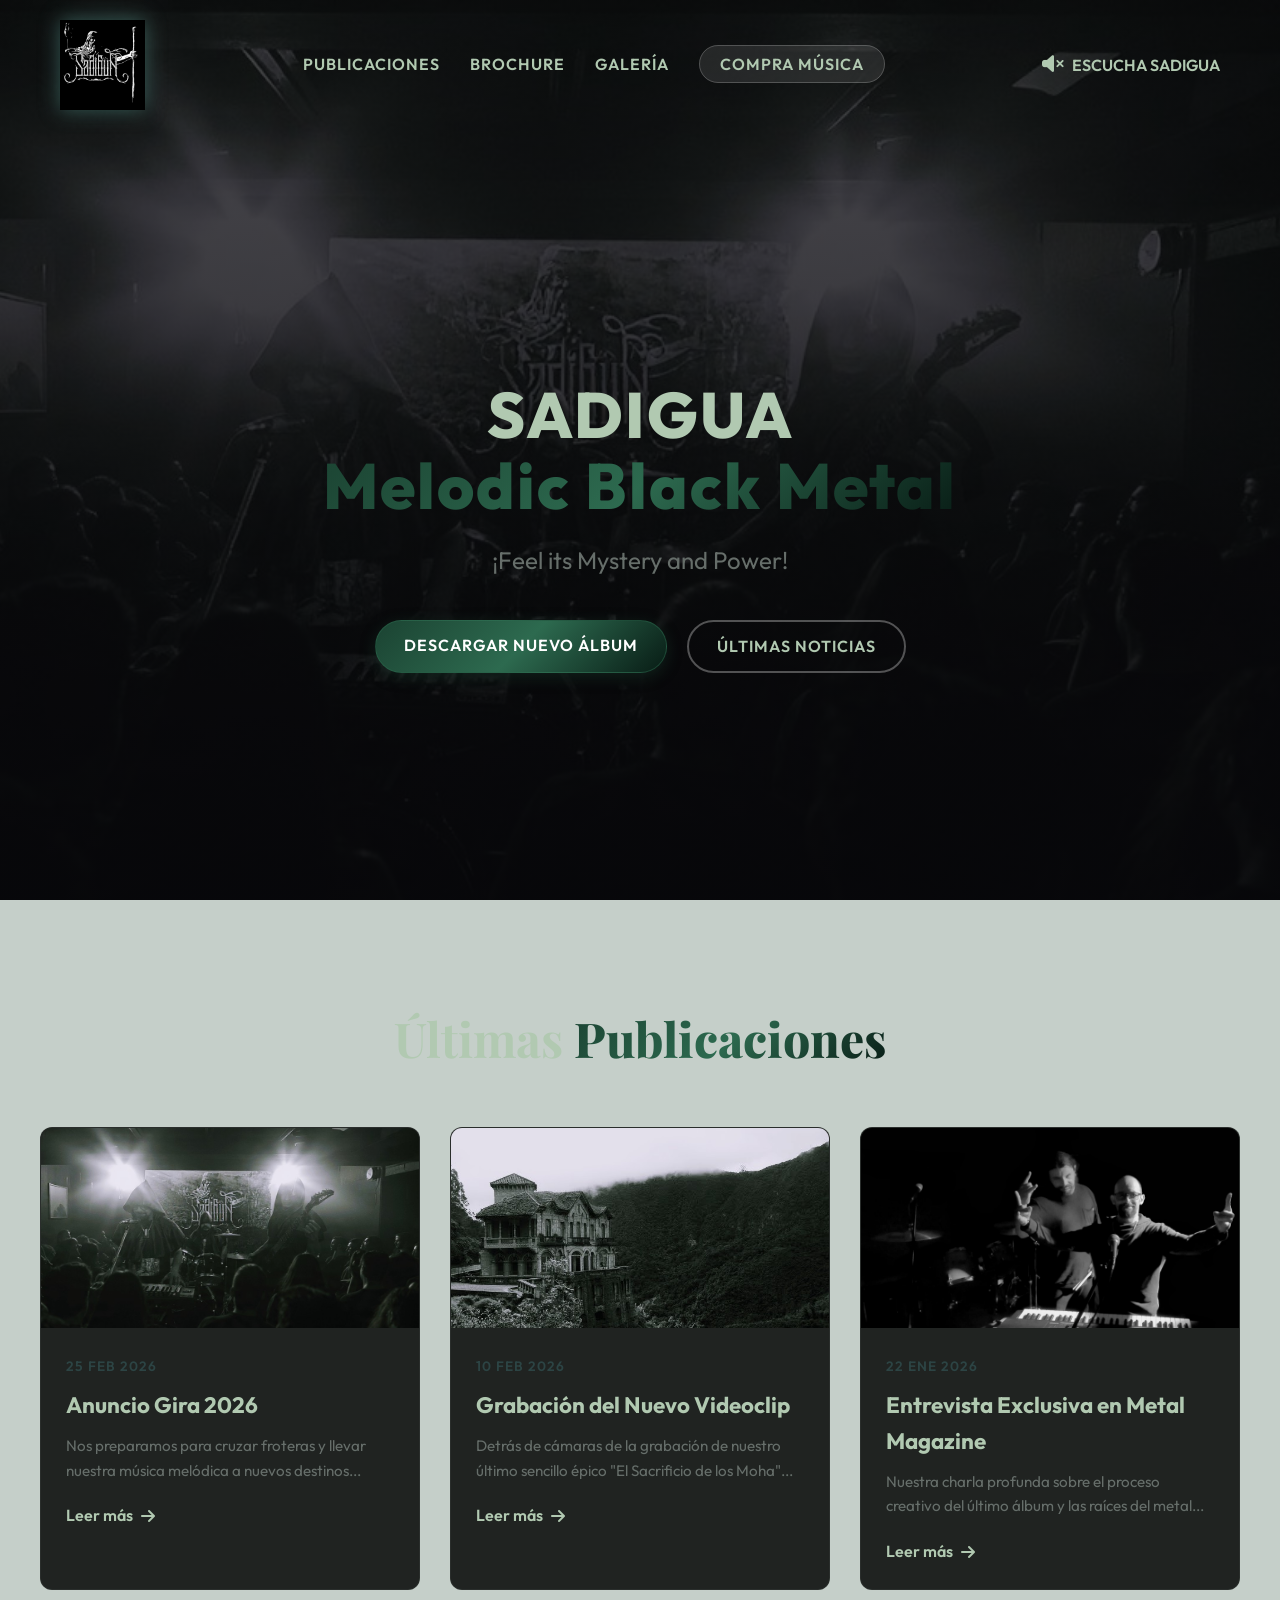
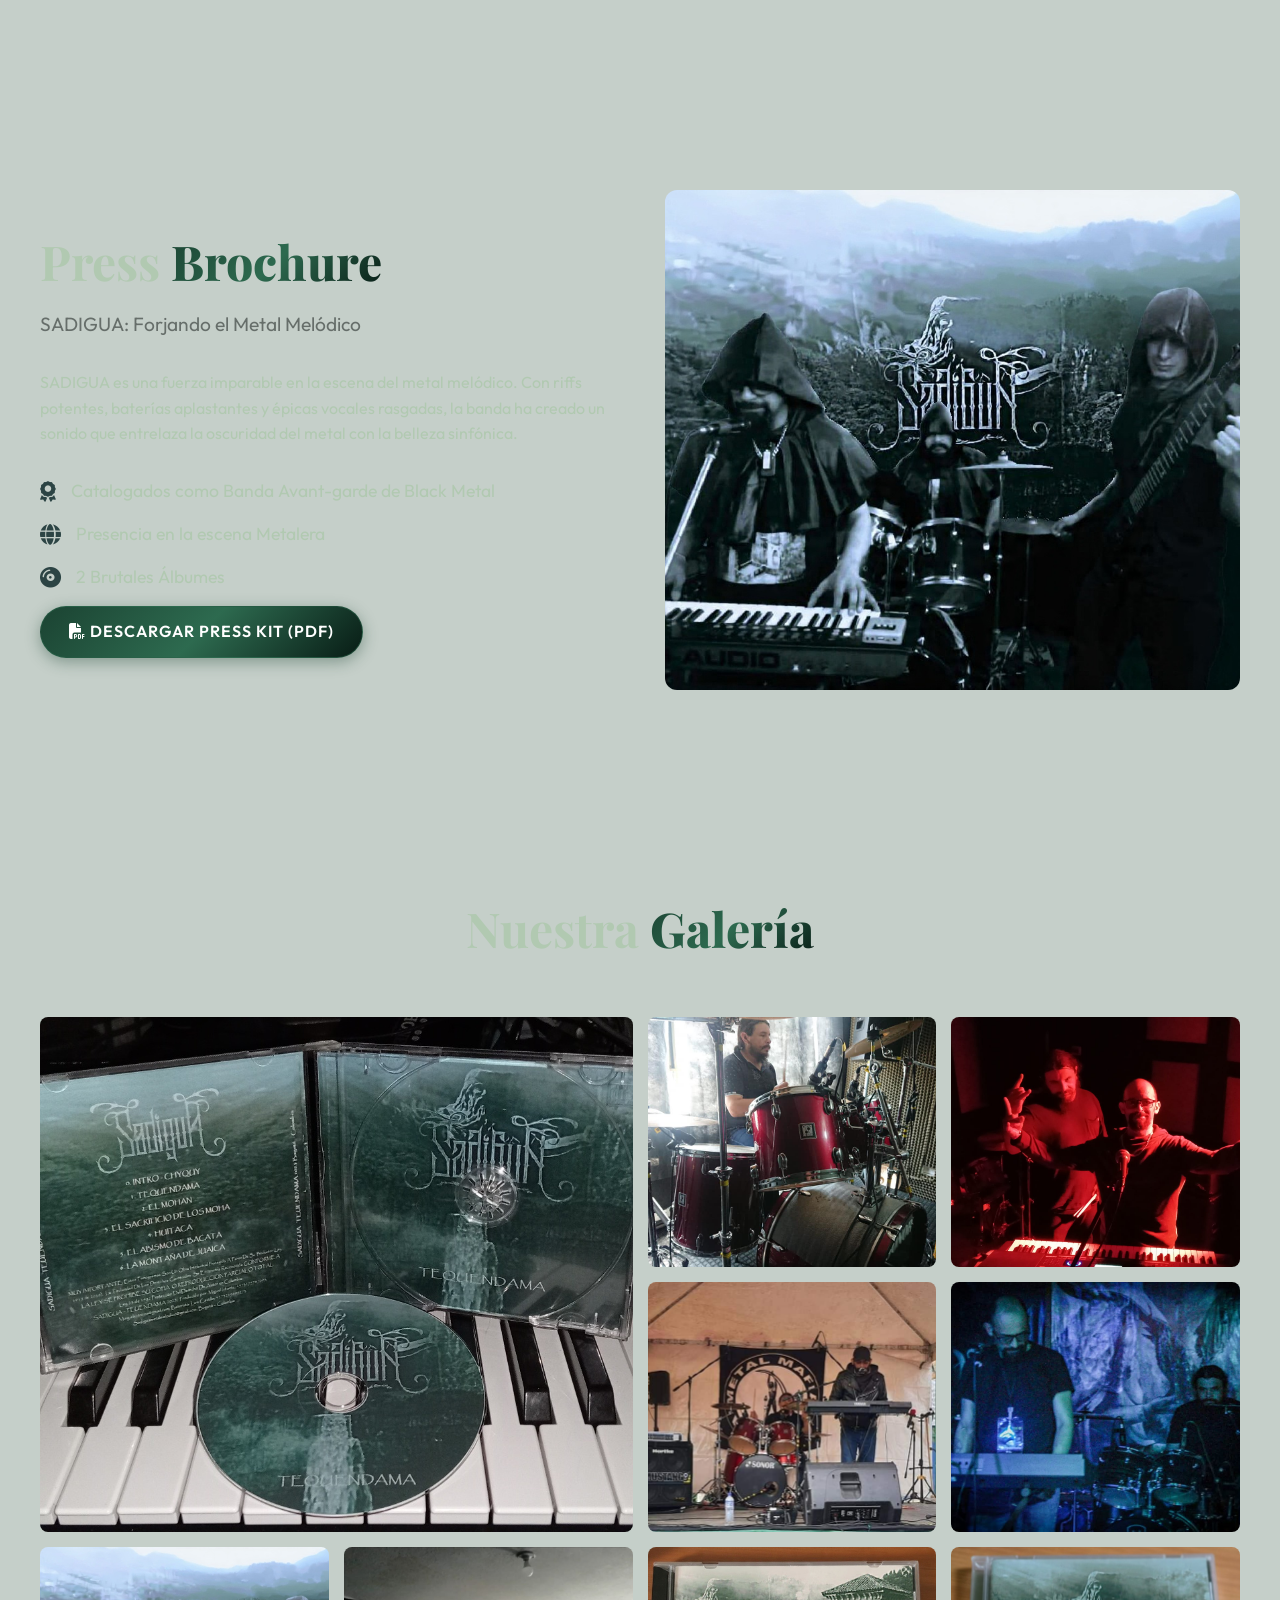
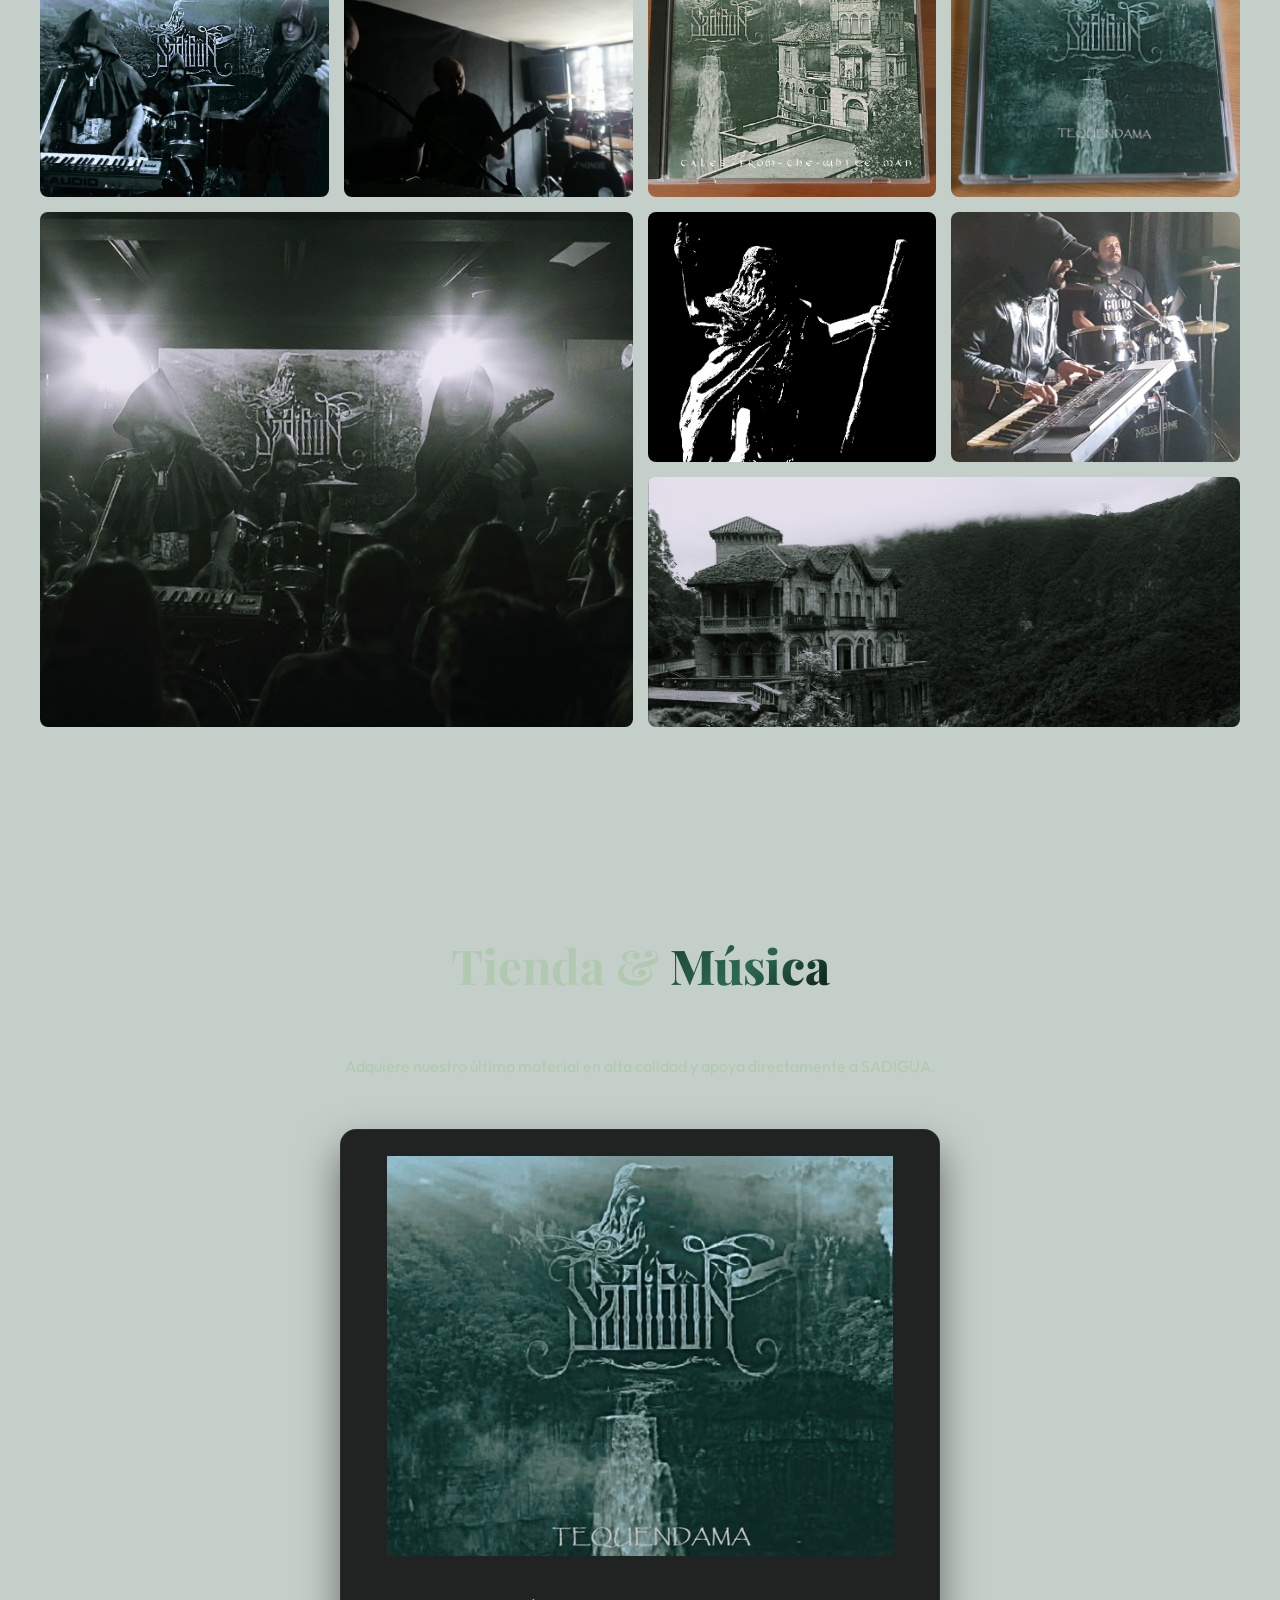
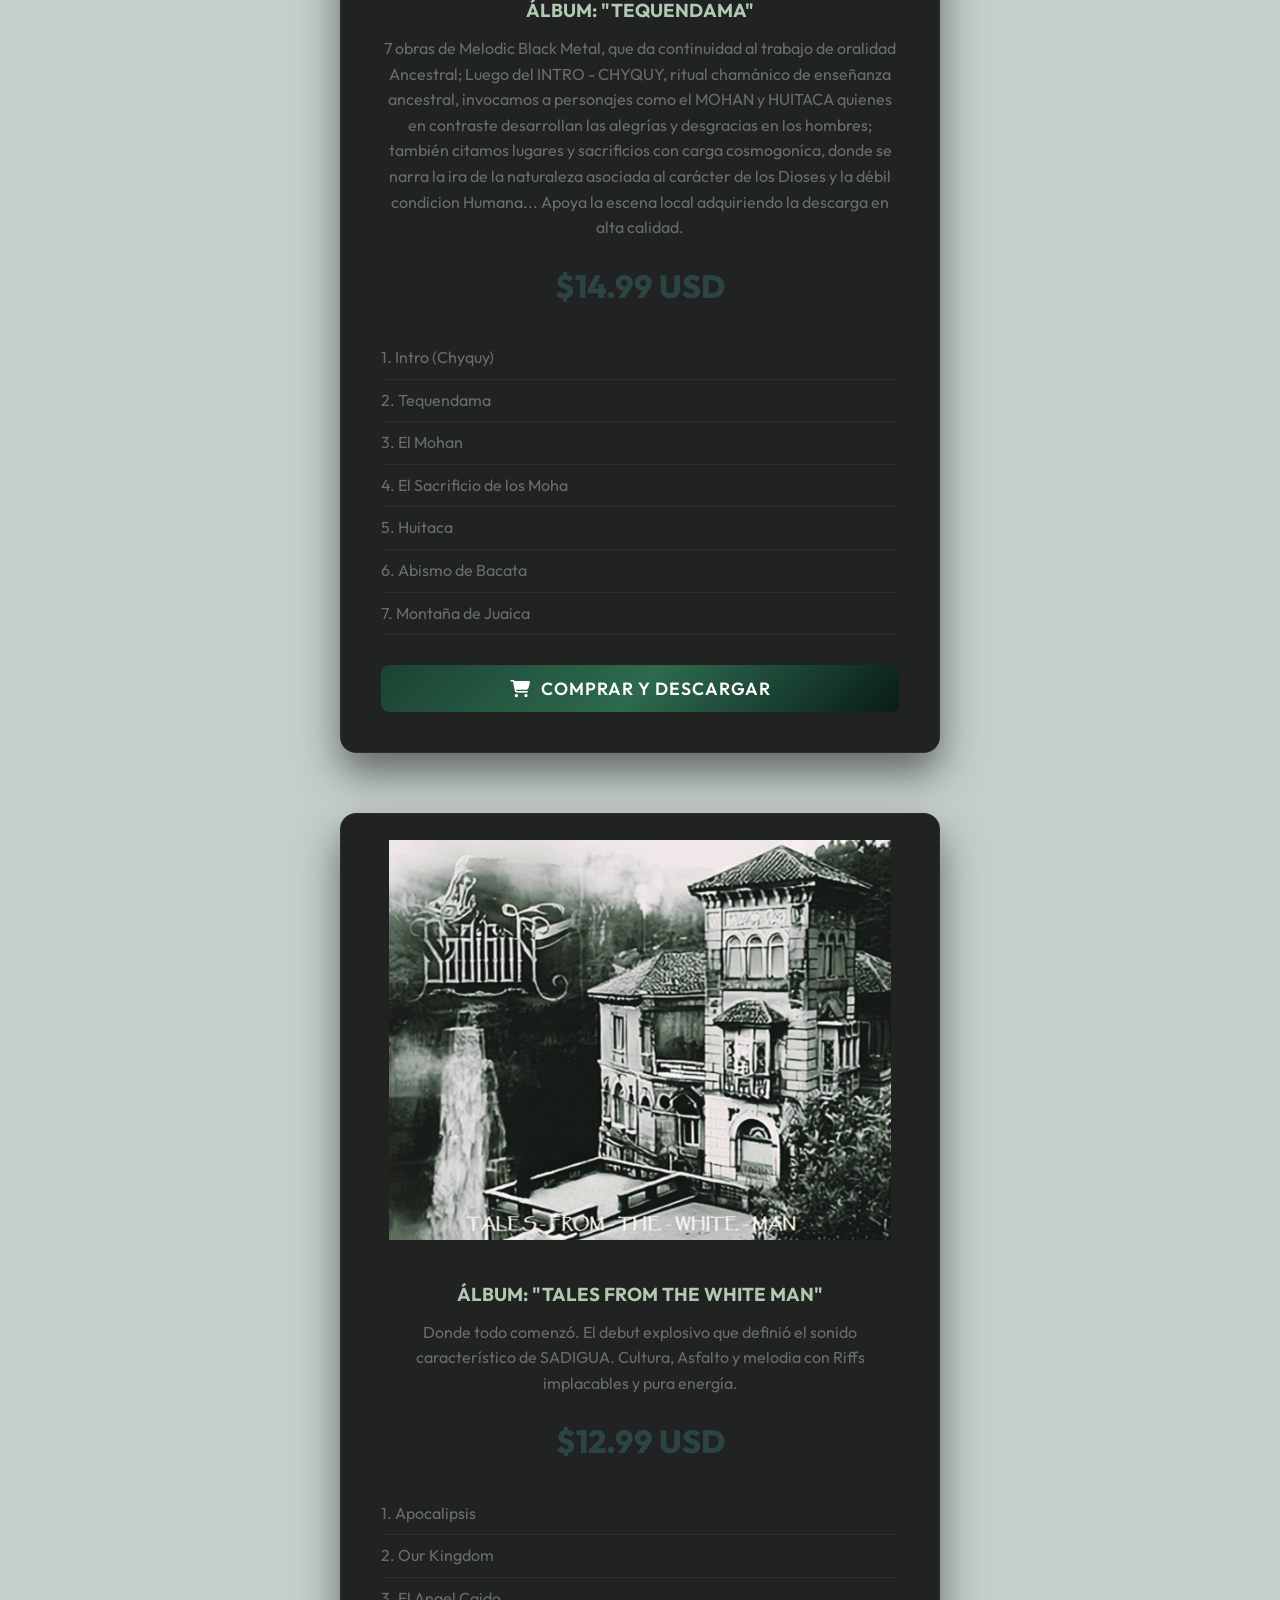
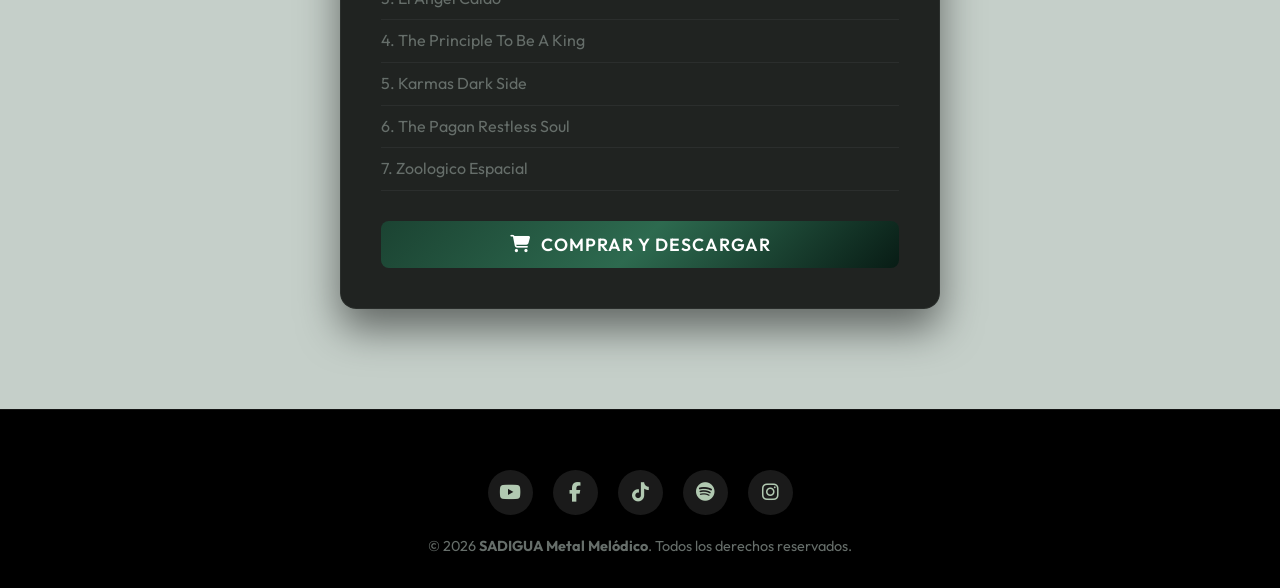
==== index.html @ 28166a8d "Add files via upload" ====
<!DOCTYPE html>
<html lang="es">

<head>
    <meta charset="UTF-8">
    <meta name="viewport" content="width=device-width, initial-scale=1.0">
    <title>SADIGUA Metal Melodico - Official Band Website</title>
    <!-- Modern Fonts -->
    <link rel="preconnect" href="https://fonts.googleapis.com">
    <link rel="preconnect" href="https://fonts.gstatic.com" crossorigin>
    <link
        href="https://fonts.googleapis.com/css2?family=Outfit:wght@300;400;600;800&family=Playfair+Display:ital,wght@0,700;1,700&display=swap"
        rel="stylesheet">
    <!-- Font Awesome for Icons -->
    <link rel="stylesheet" href="https://cdnjs.cloudflare.com/ajax/libs/font-awesome/6.4.0/css/all.min.css">
    <!-- Styles -->
    <link rel="stylesheet" href="styles.css">
</head>

<body>
    <!-- Full Page Background Container -->
    <div class="site-background"></div>

    <!-- Ambient Sound Audio Element (Handled by JS playlist) -->
    <audio id="ambient-audio"></audio>

    <!-- Navigation -->
    <nav class="navbar" id="navbar">
        <div class="nav-container">
            <!-- Logo Image -->
            <a href="#hero" class="logo">
                <img src="Logo SADIGUA.jpg" alt="SADIGUA Metal Melodico Logo" class="brand-logo">
            </a>
            <ul class="nav-links">
                <li><a href="#publicaciones" class="nav-link">Publicaciones</a></li>
                <li><a href="#brochure" class="nav-link">Brochure</a></li>
                <li><a href="#galeria" class="nav-link">Galería</a></li>
                <li><a href="#tienda" class="nav-link btn-store">Compra Música</a></li>
            </ul>
            <div class="nav-controls">
                <button id="btn-audio" class="btn-icon" aria-label="Toggle Ambient Sound"
                    title="Activar/Desactivar Sonido" style="display: flex; align-items: center; gap: 8px;">
                    <i class="fa-solid fa-volume-xmark" id="audio-icon"></i>
                    <span
                        style="font-size: 1rem; font-weight: 600; font-family: var(--font-sans); text-transform: uppercase;">Escucha
                        SADIGUA</span>
                </button>
                <button class="menu-toggle" id="mobile-menu" aria-label="Menu">
                    <i class="fa-solid fa-bars"></i>
                </button>
            </div>
        </div>
    </nav>

    <main class="content-wrapper">
        <!-- Hero Section -->
        <section id="hero" class="hero-section">
            <div class="hero-content fade-in">
                <br><br><br><br><br><br>
                <h1 class="hero-title">SADIGUA<br><span class="accent-text">Melodic Black Metal </span></h1>
                <p class="hero-subtitle">¡Feel its Mystery and Power!</p>
                <div class="hero-actions">
                    <a href="#tienda" class="btn-primary">Descargar Nuevo Álbum</a>
                    <a href="#publicaciones" class="btn-secondary">Últimas Noticias</a>
                </div>
            </div>
        </section>

        <!-- Publicaciones Section -->
        <section id="publicaciones" class="section">
            <div class="section-container">
                <h2 class="section-heading">Últimas <span class="accent-text">Publicaciones</span></h2>
                <div class="posts-grid">
                    <article class="post-card" onclick="openDetailsModal('post-1')">
                        <div class="post-image"
                            style="background-image: url('imagenes galeria/Concierto\ SADIGUA.jpeg')">
                        </div>
                        <div class="post-content">
                            <span class="post-date">25 FEB 2026</span>
                            <h3>Anuncio Gira 2026</h3>
                            <p>Nos preparamos para cruzar froteras y llevar nuestra música melódica a nuevos destinos...
                            </p>
                            <span class="read-more">Leer más <i class="fa-solid fa-arrow-right"></i></span>
                        </div>
                    </article>
                    <article class="post-card" onclick="openDetailsModal('post-2')">
                        <div class="post-image" style="background-image: url('imagenes galeria/contraportada.jpg')">
                        </div>
                        <div class="post-content">
                            <span class="post-date">10 FEB 2026</span>
                            <h3>Grabación del Nuevo Videoclip</h3>
                            <p>Detrás de cámaras de la grabación de nuestro último sencillo épico "El Sacrificio de los
                                Moha"...
                            </p>
                            <span class="read-more">Leer más <i class="fa-solid fa-arrow-right"></i></span>
                        </div>
                    </article>
                    <article class="post-card" onclick="openDetailsModal('post-3')">
                        <div class="post-image" style="background-image: url('imagenes galeria/CANCIONERO\ 2.jpg')">
                        </div>
                        <div class="post-content">
                            <span class="post-date">22 ENE 2026</span>
                            <h3>Entrevista Exclusiva en Metal Magazine</h3>
                            <p>Nuestra charla profunda sobre el proceso creativo del último álbum y las raíces del
                                metal...</p>
                            <span class="read-more">Leer más <i class="fa-solid fa-arrow-right"></i></span>
                        </div>
                    </article>
                </div>
            </div>
        </section>

        <!-- Brochure Section -->
        <section id="brochure" class="section alt-bg">
            <div class="section-container">
                <div class="brochure-content">
                    <div class="brochure-text">
                        <h2 class="section-heading">Press <span class="accent-text">Brochure</span></h2>
                        <h3 class="brochure-subtitle">SADIGUA: Forjando el Metal Melódico</h3>
                        <p>SADIGUA es una fuerza imparable en la escena del metal melódico. Con riffs potentes, baterías
                            aplastantes y épicas vocales rasgadas, la banda ha creado un sonido que entrelaza la
                            oscuridad del metal con la belleza sinfónica.</p>
                        <ul class="brochure-list">
                            <li><i class="fa-solid fa-award"></i> Catalogados como Banda Avant-garde de Black Metal</li>
                            <li><i class="fa-solid fa-globe"></i> Presencia en la escena Metalera</li>
                            <li><i class="fa-solid fa-compact-disc"></i> 2 Brutales Álbumes</li>
                        </ul>
                        <a href="Brochure SADIGUA.pdf" download="Brochure SADIGUA.pdf" class="btn-primary mt-4"
                            style="text-decoration: none;">
                            <i class="fa-solid fa-file-pdf"></i> Descargar Press Kit (PDF)
                        </a>
                    </div>
                    <div class="brochure-image-wrap">
                        <div class="brochure-image" style="background-image: url('imagenes galeria/gira.jpg')"
                            onclick="openLightbox('imagenes galeria/gira.jpg','Arte - SADIGUA')"></div>
                        <div class="brochure-shape">
                        </div>
                    </div>
                </div>
        </section>

        <!-- Gallery Section -->
        <section id="galeria" class="section">
            <div class="section-container">
                <h2 class="section-heading">Nuestra <span class="accent-text">Galería</span></h2>
                <div class="gallery-grid">
                    <!-- Custom Local Images from User -->
                    <div class="gallery-item large" style="background-image: url('imagenes galeria/foto arte.jpg')"
                        onclick="openLightbox('imagenes galeria/foto arte.jpg', 'Arte  - SADIGUA')">
                        <div class="gallery-overlay"><i class="fa-solid fa-expand"></i></div>
                    </div>
                    <div class="gallery-item" style="background-image: url('imagenes galeria/foto arte 2.jpg')"
                        onclick="openLightbox('imagenes galeria/foto arte 2.jpg', 'Baterista - SADIGUA')">
                        <div class="gallery-overlay"><i class="fa-solid fa-expand"></i></div>
                    </div>
                    <div class="gallery-item"
                        style="background-image: url('imagenes galeria/foto grabacion ultimo album.jpg')"
                        onclick="openLightbox('imagenes galeria/foto grabacion ultimo album.jpg', 'Grabación del Último Álbum')">
                        <div class="gallery-overlay"><i class="fa-solid fa-expand"></i></div>
                    </div>
                    <div class="gallery-item" style="background-image: url('imagenes galeria/foto sadigua en vivo.jpg')"
                        onclick="openLightbox('imagenes galeria/foto sadigua en vivo.jpg', 'SADIGUA en Vivo')">
                        <div class="gallery-overlay"><i class="fa-solid fa-expand"></i></div>
                    </div>
                    <div class="gallery-item"
                        style="background-image: url('imagenes galeria/foto sadigua en vivo 2.jpg')"
                        onclick="openLightbox('imagenes galeria/foto sadigua en vivo 2.jpg', 'Ritual en el Escenario')">
                        <div class="gallery-overlay"><i class="fa-solid fa-expand"></i></div>
                    </div>
                    <div class="gallery-item" style="background-image: url('imagenes galeria/gira.jpg')"
                        onclick="openLightbox('imagenes galeria/Gira.jpg', 'SADIGUA en Gira')">
                        <div class="gallery-overlay"><i class="fa-solid fa-expand"></i></div>
                    </div>
                    <div class="gallery-item"
                        style="background-image: url('imagenes galeria/foto tiempos de ensayo.jpg')"
                        onclick="openLightbox('imagenes galeria/foto tiempos de ensayo.jpg', 'Tiempos de Ensayo y Sombras')">
                        <div class="gallery-overlay"><i class="fa-solid fa-expand"></i></div>
                    </div>
                    <div class="gallery-item" style="background-image: url('imagenes galeria/cdtales.jpeg')"
                        onclick="openLightbox('imagenes galeria/cdtales.jpeg', 'Primer Trabajo -Tales Fron The White Man- ')">
                        <div class="gallery-overlay"><i class="fa-solid fa-expand"></i></div>
                    </div>
                    <div class="gallery-item" style="background-image: url('imagenes galeria/cdtequen.jpeg')"
                        onclick="openLightbox('imagenes galeria/cdtequen.jpeg','Segundo Trabajo - Tequendama -')">
                        <div class="gallery-overlay"><i class="fa-solid fa-expand"></i></div>
                    </div>
                    <div class="gallery-item large"
                        style="background-image: url('imagenes galeria/Concierto SADIGUA.jpeg')"
                        onclick="openLightbox('imagenes galeria/Concierto SADIGUA.jpeg','SADIGUA en Concierto')">
                        <div class="gallery-overlay"><i class="fa-solid fa-expand"></i></div>
                    </div>
                    <div class="gallery-item" style="background-image: url('imagenes galeria/estatua.jpg')"
                        onclick="openLightbox('imagenes galeria/estatua.jpg','Sesión de Fotos y Ritos')">
                        <div class="gallery-overlay"><i class="fa-solid fa-expand"></i></div>
                    </div>
                    <div class="gallery-item" style="background-image: url('imagenes galeria/foto1.jpg')"
                        onclick="openLightbox('imagenes galeria/foto1.jpg','Metal Melódico')">
                        <div class="gallery-overlay"><i class="fa-solid fa-expand"></i></div>
                    </div>
                    <div class="gallery-item wide" style="background-image: url('imagenes galeria/contraportada.jpg')"
                        onclick="openLightbox('imagenes galeria/contraportada.jpg','Esencia SADIGUA')">
                        <div class="gallery-overlay"><i class="fa-solid fa-expand"></i></div>
                    </div>
                </div>
            </div>
        </section>

        <!-- Store / Music Purchase Section -->
        <section id="tienda" class="section store-section">
            <div class="section-container">
                <div class="store-header">
                    <h2 class="section-heading">Tienda & <span class="accent-text">Música</span></h2>
                    <p>Adquiere nuestro último material en alta calidad y apoya directamente a SADIGUA.</p>
                </div>

                <div class="store-grid"
                    style="display: flex; flex-direction: column; align-items: center; gap: 60px; margin-top: 40px;">
                    <!-- Second Album: Tequendama -->
                    <div class="music-card" style="margin: 0;">
                        <br>
                        <div class="album-cover"
                            style="background-image: url('SADIGUA - TEQUENDAMA mp3/Caratula TEQUENDAMA.jpg'); background-size: contain; background-repeat: no-repeat;">
                        </div>
                        <div class="album-info">
                            <h3>ÁLBUM: "TEQUENDAMA"</h3>
                            <p class="album-desc">7 obras de Melodic Black Metal, que da continuidad al trabajo de
                                oralidad Ancestral; Luego del INTRO - CHYQUY, ritual chamánico de enseñanza ancestral,
                                invocamos a personajes como el MOHAN y HUITACA quienes en contraste desarrollan las
                                alegrías y desgracias en los hombres; también citamos lugares y sacrificios con carga
                                cosmogoníca, donde se narra la ira de la naturaleza asociada al carácter de los Dioses y
                                la débil condicion Humana...
                                Apoya la escena local adquiriendo la descarga en alta calidad.</p>
                            <div class="price-tag">$14.99 USD</div>
                            <ul class="tracklist">
                                <li><span>1. Intro (Chyquy)</span></li>
                                <li><span>2. Tequendama</span></li>
                                <li><span>3. El Mohan</span></li>
                                <li><span>4. El Sacrificio de los Moha</span></li>
                                <li><span>5. Huitaca</span></li>
                                <li><span>6. Abismo de Bacata</span></li>
                                <li><span>7. Montaña de Juaica</span></li>
                            </ul>
                            <button class="btn-purchase" onclick="openPaymentModal('TEQUENDAMA', '14.99')"><i
                                    class="fa-solid fa-cart-shopping"></i> Comprar y Descargar</button>
                        </div>
                    </div>

                    <!-- First Album: Tales from the white man -->
                    <div class="music-card" style="margin: 0;">
                        <br>
                        <div class="album-cover"
                            style="background-image: url('SADIGUA - TALES FROM THE WHITE MAN mp3/caratula TALES FROM THE WHITE MAN.jpg'); background-size: contain; background-repeat: no-repeat;">
                        </div>
                        <div class="album-info">
                            <h3>ÁLBUM: "TALES FROM THE WHITE MAN"</h3>
                            <p class="album-desc">Donde todo comenzó. El debut explosivo que definió el sonido
                                característico de SADIGUA. Cultura, Asfalto y melodia con Riffs implacables y pura
                                energía.</p>
                            <div class="price-tag">$12.99 USD</div>
                            <ul class="tracklist">
                                <li><span>1. Apocalipsis</span></li>
                                <li><span>2. Our Kingdom</span></li>
                                <li><span>3. El Angel Caido</span></li>
                                <li><span>4. The Principle To Be A King</span></li>
                                <li><span>5. Karmas Dark Side</span></li>
                                <li><span>6. The Pagan Restless Soul</span></li>
                                <li><span>7. Zoologico Espacial</span></li>
                            </ul>
                            <button class="btn-purchase"
                                onclick="openPaymentModal('Tales from the white man', '12.99')"><i
                                    class="fa-solid fa-cart-shopping"></i> Comprar y Descargar</button>
                        </div>
                    </div>
                </div>
            </div>
        </section>

    </main>

    <!-- Social Footer on Main Page -->
    <footer class="site-footer">
        <div class="footer-container">
            <!-- Social Media Links -->
            <nav class="social-links" aria-label="Redes sociales" style="margin-bottom: 20px;">
                <a href="https://www.youtube.com/@sadiguametalmelodico" target="_blank" rel="noopener noreferrer"
                    aria-label="YouTube">
                    <i class="fa-brands fa-youtube" aria-hidden="true"></i>
                </a>
                <a href="https://www.facebook.com/Sadiguametalmelodico/" target="_blank" rel="noopener noreferrer"
                    aria-label="Facebook">
                    <i class="fa-brands fa-facebook-f" aria-hidden="true"></i>
                </a>
                <a href="https://www.tiktok.com/@sadigua.metal.mel/" target="_blank" rel="noopener noreferrer"
                    aria-label="Facebook">
                    <i class="fa-brands fa-tiktok" aria-hidden="true"></i>
                </a>
                <a href="https://open.spotify.com/intl-es/album/32lSYfls8rkUeLCxNkbGkS" target="_blank"
                    rel="noopener noreferrer" aria-label="Spotify">
                    <i class="fa-brands fa-spotify" aria-hidden="true"></i>
                </a>
                <a href="https://instagram.com/" target="_blank" rel="noopener noreferrer" aria-label="Instagram">
                    <i class="fa-brands fa-instagram" aria-hidden="true"></i>
                </a>
            </nav>

            <!-- Copyright -->
            <p class="copyright">
                &copy; 2026 <strong>SADIGUA Metal Melódico</strong>. Todos los derechos reservados.
            </p>
        </div>
    </footer>

    <!-- INTERNAL DETAILS MODALS OVERLAY -->

    <!-- Dynamic Post Detail Modal -->
    <div id="details-modal" class="content-modal fade-modal">
        <div class="content-modal-box glass-panel modal-detail-box">
            <button class="modal-close" onclick="closeDetailsModal()"><i class="fa-solid fa-xmark"></i></button>
            <div class="modal-body">
                <div id="dynamic-post-image" class="modal-hero-image"></div>
                <h2 id="dynamic-post-title" class="section-heading" style="margin-top: 30px; margin-bottom: 20px;">Title
                </h2>
                <span id="dynamic-post-date" class="accent-text"
                    style="display:block; margin-bottom: 20px; font-weight:bold;">Date</span>
                <div id="dynamic-post-content" class="modal-text-content">
                    Content goes here.
                </div>
            </div>
        </div>
    </div>

    <!-- Lightbox Gallery Modal -->
    <div id="lightbox-modal" class="lightbox-modal fade-modal">
        <button class="lightbox-close" onclick="closeLightbox()"><i class="fa-solid fa-xmark"></i></button>
        <div class="lightbox-content">
            <img id="lightbox-image" src="" alt="Gallery Image Expanded">
            <p id="lightbox-caption" class="lightbox-caption"></p>
        </div>
    </div>


    <!-- Payment Nequi / PSE Modal -->
    <div id="payment-modal" class="modal-overlay">
        <div class="modal-content glass-panel"
            style="z-index: 3000; text-align: center; padding: 40px; max-width: 500px;">
            <button class="modal-close" onclick="closePaymentModal()"><i class="fa-solid fa-xmark"></i></button>
            <div id="modal-nequi-content">
                <h3 class="modal-title" style="font-size: 2.2rem; margin-bottom: 10px; color: var(--accent-primary);">
                    PAGO DIRECTO</h3>
                <p class="modal-subtitle" style="margin-bottom: 15px; font-size: 1.1rem;">Álbum: <strong
                        id="modal-album-name">...</strong></p>
                <p style="font-size: 1.6rem; margin-bottom: 20px;">Valor: $<span id="btn-pay-price">...</span> USD</p>

                <div
                    style="background: rgba(255,255,255,0.05); padding: 25px; border-radius: 12px; margin-bottom: 25px; border: 1px solid var(--glass-border);">
                    <p style="font-size: 1.1rem; margin-bottom: 15px; color: var(--accent-primary); font-weight: bold;">
                        OPCIÓN 1: TRANSFERENCIA NEQUI</p>
                    <div style="font-size: 2.5rem; font-weight: 800; color: #fff; letter-spacing: 2px;">+57 3175747095
                    </div>

                    <hr style="border: 0; border-top: 1px solid var(--glass-border); margin: 25px 0;">

                    <p style="font-size: 1.1rem; margin-bottom: 15px; color: var(--accent-primary); font-weight: bold;">
                        OPCIÓN 2: PAGO PSE</p>
                    <a href="https://www.pse.com.co/persona" target="_blank" class="btn-secondary"
                        style="width: 100%; text-decoration: none; border-color: var(--accent-primary);">
                        <i class="fa-solid fa-building-columns"></i> Ir a Pagar con PSE
                    </a>
                </div>

                <p style="margin-bottom: 30px; color: var(--text-muted); font-size: 0.95rem;">Una vez realices el pago
                    (Nequi o PSE), envíanos el comprobante por WhatsApp para darte acceso de inmediato a la descarga.
                </p>

                <a href="https://api.whatsapp.com/send/?phone=573175747095&text&type=phone_number&app_absent=0"
                    id="btn-whatsapp-proof" target="_blank" class="btn-purchase"
                    style="text-decoration: none; width: 100%; display: block; background: #25D366; color: white;">
                    <i class="fa-brands fa-whatsapp" style="font-size: 1.2rem; margin-right: 8px;"></i> Enviar
                    Comprobante
                </a>
                <button onclick="closePaymentModal()" class="btn-secondary" style="margin-top: 15px; width: 100%;">
                    Cancelar compra y volver atrás
                </button>
            </div>
        </div>
    </div>

    <script src="script.js"></script>
</body>

</html>
---- styles.css ----
:root {
    /* Color Palette */
    --bg-dark: #c5cfc9;
    /* Hint of swamp green in the deepest dark */
    --bg-darker: #020403;
    --accent-primary: #2c4444;
    /* Deep Moss Green */
    --accent-secondary: #081c15;
    /* Charcoal/Dark Rock */
    --text-main: #b1c9b1;
    /* Ghost text */
    --text-muted: #666e6a;
    /* Stone grey text */

    /* Gradients */
    --gradient-accent: linear-gradient(135deg, #1b4332, #2d6a4f, #081c15);
    --glass-bg: rgba(3, 5, 4, 0.85);
    /* Greenish dark glass */
    --glass-border: rgba(69, 75, 72, 0.3);
    /* Moss glass border */

    /* Typography */
    --font-sans: 'Outfit', sans-serif;
    --font-serif: 'Playfair Display', serif;
}

* {
    margin: 0;
    padding: 0;
    box-sizing: border-box;
}

html {
    scroll-behavior: smooth;
}

body {
    font-family: var(--font-sans);
    color: var(--text-main);
    line-height: 1.6;
    overflow-x: hidden;
    position: relative;
    background-color: var(--bg-dark);
}

.site-background {
    position: fixed;
    top: 0;
    left: 0;
    width: 100vw;
    height: 100vh;
    background-image: url('fondo sadigua.jpg');
    background-size: cover;
    background-position: center;
    background-repeat: no-repeat;
    z-index: -2;
}

.site-background::after {
    content: '';
    position: absolute;
    inset: 0;
    background: linear-gradient(to bottom, rgba(7, 7, 10, 0.7) 0%, rgba(7, 7, 10, 0.9) 100%);
    z-index: -1;
}

.content-wrapper {
    position: relative;
    z-index: 1;
}

/* Typography Classes */
.accent-text {
    background: var(--gradient-accent);
    -webkit-background-clip: text;
    background-clip: text;
    -webkit-text-fill-color: transparent;
    font-weight: 800;
}

/* Buttons */
.btn-primary,
.btn-secondary,
.btn-pay,
.btn-purchase,
.btn-download {
    display: inline-block;
    padding: 12px 28px;
    border-radius: 30px;
    font-weight: 600;
    text-transform: uppercase;
    letter-spacing: 1px;
    cursor: pointer;
    transition: all 0.3s ease;
    text-decoration: none;
    border: none;
    font-family: var(--font-sans);
}

.btn-primary {
    background: var(--gradient-accent);
    color: #fff;
    border: 1px solid rgba(45, 106, 79, 0.5);
    box-shadow: 0 4px 15px rgba(27, 67, 50, 0.4);
}

.btn-primary:hover,
.btn-purchase:hover,
.btn-pay:hover,
.btn-download:hover {
    transform: translateY(-2px);
    box-shadow: 0 6px 20px rgba(45, 106, 79, 0.6);
    filter: brightness(1.1);
}

.btn-secondary {
    background: transparent;
    color: var(--text-main);
    border: 2px solid rgba(255, 255, 255, 0.3);
}

.btn-secondary:hover {
    border-color: var(--accent-primary);
    background: rgba(27, 67, 50, 0.4);
}

/* Navbar */
.navbar {
    position: fixed;
    top: 0;
    width: 100%;
    z-index: 1000;
    background: transparent;
    transition: all 0.4s ease;
    padding: 20px 0;
}

.navbar.scrolled {
    background: var(--glass-bg);
    backdrop-filter: blur(15px);
    -webkit-backdrop-filter: blur(15px);
    border-bottom: 1px solid var(--glass-border);
    padding: 10px 0;
}

.nav-container {
    max-width: 1200px;
    margin: 0 auto;
    padding: 0 20px;
    display: flex;
    justify-content: space-between;
    align-items: center;
}

.logo {
    display: flex;
    align-items: center;
    text-decoration: none;
}

.brand-logo {
    height: 90px;
    width: auto;
    object-fit: contain;
    transition: transform 0.3s ease;
    filter: drop-shadow(0px 0px 10px rgba(64, 109, 103, 0.8));
}

.brand-logo:hover {
    transform: scale(1.05);
}

.nav-links {
    list-style: none;
    display: flex;
    gap: 30px;
    align-items: center;
}

.nav-link {
    background: none;
    border: none;
    color: var(--text-main);
    cursor: pointer;
    font-size: 1rem;
    font-family: var(--font-sans);
    font-weight: 600;
    text-transform: uppercase;
    letter-spacing: 1px;
    transition: color 0.3s ease;
    text-decoration: none;
}

.nav-link:hover {
    color: var(--accent-primary);
}

.btn-store {
    background: rgba(255, 255, 255, 0.1);
    padding: 8px 20px;
    border-radius: 20px;
    border: 1px solid rgba(255, 255, 255, 0.2);
}

.btn-store:hover {
    background: var(--accent-primary);
    border-color: var(--accent-primary);
    color: #507977;
}

.nav-controls {
    display: flex;
    gap: 15px;
    align-items: center;
}

.btn-icon {
    background: none;
    border: none;
    color: var(--text-main);
    font-size: 1.2rem;
    cursor: pointer;
    transition: color 0.3s;
}

.btn-icon:hover,
.btn-icon.active {
    color: var(--accent-primary);
}

.menu-toggle {
    display: none;
    background: none;
    border: none;
    color: var(--text-main);
    font-size: 1.5rem;
    cursor: pointer;
}

/* Sections General */
.section {
    padding: 100px 20px;
    position: relative;
}

.section.alt-bg {
    background: transparent;
}

.section-container {
    max-width: 1200px;
    margin: 0 auto;
}

.section-heading {
    font-family: var(--font-serif);
    font-size: 3rem;
    margin-bottom: 50px;
    text-align: center;
}

/* Content Modals */
.content-modal {
    position: fixed;
    inset: 0;
    background: rgba(0, 0, 0, 0.9);
    backdrop-filter: blur(10px);
    z-index: 2000;
    visibility: hidden;
    opacity: 0;
    transition: all 0.4s ease;
    display: flex;
    justify-content: center;
    align-items: center;
    padding: 20px;
}

.content-modal.active {
    visibility: visible;
    opacity: 1;
}

.content-modal-box {
    width: 100%;
    max-width: 1200px;
    max-height: 90vh;
    background: var(--bg-darker);
    border: 1px solid var(--glass-border);
    border-radius: 16px;
    overflow-y: auto;
    position: relative;
    transform: scale(0.95) translateY(20px);
    opacity: 0;
    transition: all 0.4s cubic-bezier(0.175, 0.885, 0.32, 1.275);
    box-shadow: 0 20px 50px rgba(0, 0, 0, 0.8);
}

.content-modal.active .content-modal-box {
    transform: scale(1) translateY(0);
    opacity: 1;
}

.modal-body {
    padding: 60px 40px;
}

.content-modal-box::-webkit-scrollbar {
    width: 8px;
}

.content-modal-box::-webkit-scrollbar-track {
    background: var(--bg-darker);
    border-radius: 8px;
}

.content-modal-box::-webkit-scrollbar-thumb {
    background: var(--accent-primary);
    border-radius: 8px;
}

/* Post Details */
.modal-detail-box {
    max-width: 800px;
}

.modal-hero-image {
    width: 100%;
    height: 300px;
    background-size: cover;
    background-position: center;
    border-radius: 12px;
}

.modal-text-content {
    font-size: 1.1rem;
    color: var(--text-muted);
}

.modal-text-content p {
    margin-bottom: 15px;
}

/* Lightbox Modal */
.lightbox-modal {
    position: fixed;
    inset: 0;
    background: rgba(0, 0, 0, 0.95);
    backdrop-filter: blur(5px);
    z-index: 3000;
    visibility: hidden;
    opacity: 0;
    transition: opacity 0.3s ease;
    display: flex;
    flex-direction: column;
    justify-content: center;
    align-items: center;
}

.lightbox-modal.active {
    visibility: visible;
    opacity: 1;
}

.lightbox-content {
    max-width: 90vw;
    max-height: 90vh;
    display: flex;
    flex-direction: column;
    align-items: center;
}

.lightbox-content img {
    max-width: 100%;
    max-height: 80vh;
    object-fit: contain;
    border-radius: 8px;
    box-shadow: 0 10px 30px rgba(0, 0, 0, 0.8);
    transform: scale(0.95);
    transition: transform 0.4s ease;
}

.lightbox-modal.active .lightbox-content img {
    transform: scale(1);
}

.lightbox-close {
    position: absolute;
    top: 20px;
    right: 30px;
    background: none;
    border: none;
    color: #fff;
    font-size: 2.5rem;
    cursor: pointer;
    z-index: 3010;
}

.lightbox-caption {
    margin-top: 15px;
    font-size: 1.2rem;
    color: var(--accent-primary);
    font-weight: 600;
}

/* Hero Section */
.hero-section {
    height: 100vh;
    display: flex;
    align-items: center;
    justify-content: center;
    position: relative;
    background: transparent;
}

.hero-content {
    position: relative;
    z-index: 10;
    text-align: center;
    max-width: 800px;
    padding: 0 20px;
}

.hero-title {
    font-family: var(--font-sans);
    font-weight: 800;
    font-size: 5vw;
    line-height: 1.1;
    margin-bottom: 20px;
    letter-spacing: 2px;
}

.hero-subtitle {
    font-size: 1.5rem;
    color: var(--text-muted);
    margin-bottom: 40px;
}

.hero-actions {
    display: flex;
    gap: 20px;
    justify-content: center;
}

.scroll-indicator {
    position: absolute;
    bottom: 30px;
    left: 50%;
    transform: translateX(-50%);
    z-index: 10;
    animation: bounce 2s infinite;
}

.scroll-indicator a {
    color: var(--text-muted);
    font-size: 2rem;
    transition: color 0.3s;
}

.scroll-indicator a:hover {
    color: var(--accent-primary);
}

@keyframes bounce {

    0%,
    20%,
    50%,
    80%,
    100% {
        transform: translateY(0);
    }

    40% {
        transform: translateY(-20px);
    }

    60% {
        transform: translateY(-10px);
    }
}

/* Publicaciones */
.posts-grid {
    display: grid;
    grid-template-columns: repeat(auto-fit, minmax(300px, 1fr));
    gap: 30px;
}

.post-card {
    background: var(--glass-bg);
    border: 1px solid var(--glass-border);
    border-radius: 12px;
    overflow: hidden;
    transition: transform 0.3s ease, box-shadow 0.3s ease;
}

.post-card:hover {
    transform: translateY(-10px);
    box-shadow: 0 10px 30px rgba(0, 0, 0, 0.5);
    border-color: rgba(105, 101, 103, 0.3);
}

.post-image {
    height: 200px;
    background-size: cover;
    background-position: center;
    transition: transform 0.5s ease;
}

.post-card:hover .post-image {
    transform: scale(1.05);
}

.post-content {
    padding: 25px;
}

.post-date {
    font-size: 0.85rem;
    color: var(--accent-primary);
    font-weight: 600;
    letter-spacing: 1px;
}

.post-content h3 {
    margin: 10px 0;
    font-size: 1.4rem;
}

.post-content p {
    color: var(--text-muted);
    font-size: 0.95rem;
    margin-bottom: 20px;
}

.read-more {
    color: var(--text-main);
    text-decoration: none;
    font-weight: 600;
    display: inline-flex;
    align-items: center;
    gap: 8px;
    transition: color 0.3s;
}

.read-more:hover {
    color: var(--accent-primary);
}

/* Brochure Section */
.brochure-content {
    display: flex;
    align-items: center;
    gap: 50px;
}

.brochure-text {
    flex: 1;
}

.brochure-text .section-heading {
    text-align: left;
    margin-bottom: 10px;
}

.brochure-subtitle {
    font-size: 1.2rem;
    color: var(--text-muted);
    font-weight: 400;
    margin-bottom: 30px;
}

.brochure-list {
    list-style: none;
    margin-top: 30px;
}

.brochure-list li {
    margin-bottom: 15px;
    display: flex;
    align-items: center;
    gap: 15px;
    font-size: 1.1rem;
}

.brochure-list i {
    color: var(--accent-primary);
    font-size: 1.3rem;
}

.brochure-image-wrap {
    flex: 1;
    position: relative;
}

.brochure-image {
    width: 100%;
    height: 500px;
    background-size: cover;
    background-position: center;
    border-radius: 12px;
    position: relative;
    z-index: 2;
}

/*
.brochure-shape {
    position: relative;
    top: -20px;
    right: -20px;
    width: 100%;
    height: 100%;
    border: 2px solid var(--accent-primary);
    border-radius: 12px;
    z-index: 1;
}
.mt-4 {
    margin-top: 30px;
}*/

/* Gallery General */
.gallery-grid {
    display: grid;
    grid-template-columns: repeat(4, 1fr);
    grid-auto-rows: 250px;
    gap: 15px;
}

.gallery-item {
    position: relative;
    background-size: cover;
    background-position: center;
    border-radius: 8px;
    overflow: hidden;
    cursor: pointer;
}

.gallery-item.large {
    grid-column: span 2;
    grid-row: span 2;
}

.gallery-item.wide {
    grid-column: span 2;
}

.gallery-overlay {
    position: absolute;
    inset: 0;
    background: rgba(44, 78, 74, 0.4);
    display: flex;
    align-items: center;
    justify-content: center;
    opacity: 0;
    transition: all 0.3s ease;
}

.gallery-overlay i {
    font-size: 2rem;
    color: #426869;
    transform: scale(0.5);
    transition: transform 0.3s ease;
}

.gallery-item:hover .gallery-overlay {
    opacity: 1;
    background: rgba(151, 141, 141, 0.6);
    /* Dark red violent overlay */
}

.gallery-item:hover .gallery-overlay i {
    transform: scale(1);
}

/* Store Section */
.store-section {
    background: transparent;
}

.store-header {
    text-align: center;
    max-width: 600px;
    margin: 0 auto 50px;
}

.music-card {
    display: flex;
    flex-direction: column;
    background: var(--glass-bg);
    border: 1px solid var(--glass-border);
    border-radius: 16px;
    overflow: hidden;
    max-width: 600px;
    width: 100%;
    margin: 0 auto;
    box-shadow: 0 20px 40px rgba(0, 0, 0, 0.5);
}

.album-cover {
    width: 100%;
    height: 400px;
    background-size: cover;
    background-position: center;
}

.album-info {
    padding: 40px;
    flex: 1;
    text-align: center;
}

.album-desc {
    color: var(--text-muted);
    margin: 10px 0 20px;
}

.price-tag {
    font-size: 2rem;
    font-weight: 800;
    color: var(--accent-primary);
    margin-bottom: 25px;
}

.tracklist {
    list-style: none;
    margin-bottom: 30px;
    text-align: left;
}

.tracklist li {
    display: flex;
    justify-content: space-between;
    padding: 8px 0;
    border-bottom: 1px solid rgba(255, 255, 255, 0.05);
    color: var(--text-muted);
}

.btn-purchase {
    width: 100%;
    background: var(--gradient-accent);
    color: #fff;
    font-size: 1.1rem;
    display: flex;
    justify-content: center;
    align-items: center;
    gap: 10px;
    border-radius: 8px;
}

/* Footer */
.site-footer {
    background: #000;
    padding: 60px 20px 30px;
    text-align: center;
    border-top: 1px solid var(--glass-border);
}

.footer-logo {
    font-size: 2rem;
    font-weight: 800;
    letter-spacing: 5px;
    margin-bottom: 20px;
    color: var(--text-main);
}

.social-links {
    display: flex;
    justify-content: center;
    gap: 20px;
    margin-bottom: 30px;
}

.social-links a {
    display: inline-flex;
    align-items: center;
    justify-content: center;
    width: 45px;
    height: 45px;
    border-radius: 50%;
    background: rgba(255, 255, 255, 0.1);
    color: var(--text-main);
    font-size: 1.2rem;
    text-decoration: none;
    transition: all 0.3s ease;
}

.social-links a:hover {
    background: var(--accent-primary);
    transform: translateY(-3px);
}

.copyright {
    color: var(--text-muted);
    font-size: 0.9rem;
}

/* Modal */
.modal-overlay {
    position: fixed;
    inset: 0;
    background: rgba(0, 0, 0, 0.85);
    backdrop-filter: blur(5px);
    display: flex;
    align-items: center;
    justify-content: center;
    z-index: 2000;
    opacity: 0;
    pointer-events: none;
    transition: opacity 0.3s ease;
}

.modal-overlay.active {
    opacity: 1;
    pointer-events: auto;
}

.modal-content {
    background: var(--bg-darker);
    border: 1px solid var(--glass-border);
    padding: 40px;
    border-radius: 16px;
    position: relative;
    width: 90%;
    max-width: 500px;
    transform: translateY(20px);
    transition: transform 0.3s ease;
    box-shadow: 0 0 50px rgba(27, 67, 50, 0.4);
}

.modal-overlay.active .modal-content {
    transform: translateY(0);
}

.modal-close {
    position: absolute;
    top: 15px;
    right: 15px;
    background: none;
    border: none;
    color: var(--text-muted);
    font-size: 1.5rem;
    cursor: pointer;
    transition: color 0.3s;
}

.modal-close:hover {
    color: #fff;
}

.modal-title {
    font-size: 1.8rem;
    margin-bottom: 5px;
}

.modal-subtitle {
    color: var(--text-muted);
    margin-bottom: 25px;
}

.form-group {
    margin-bottom: 20px;
}

.form-row {
    display: flex;
    gap: 15px;
}

.half {
    flex: 1;
}

.form-group label {
    display: block;
    margin-bottom: 8px;
    color: var(--text-muted);
    font-size: 0.9rem;
}

.form-group input {
    width: 100%;
    padding: 12px 15px;
    background: rgba(255, 255, 255, 0.05);
    border: 1px solid rgba(255, 255, 255, 0.1);
    border-radius: 8px;
    color: #fff;
    font-family: inherit;
    font-size: 1rem;
    transition: border-color 0.3s;
}

.form-group input:focus {
    outline: none;
    border-color: var(--accent-primary);
}

.btn-pay {
    width: 100%;
    background: var(--accent-primary);
    color: #fff;
    font-size: 1.1rem;
    border-radius: 8px;
    margin-top: 10px;
}

.modal-step-hidden {
    display: none !important;
}

.loader-container {
    display: flex;
    flex-direction: column;
    align-items: center;
    justify-content: center;
    height: 250px;
}

.spinner {
    width: 50px;
    height: 50px;
    border: 4px solid rgba(255, 255, 255, 0.1);
    border-top-color: var(--accent-primary);
    border-radius: 50%;
    animation: spin 1s linear infinite;
    margin-bottom: 20px;
}

@keyframes spin {
    to {
        transform: rotate(360deg);
    }
}

.success-container {
    text-align: center;
    padding: 20px 0;
}

.success-icon {
    font-size: 4rem;
    color: #00ff88;
    margin-bottom: 20px;
}

.download-box {
    margin-top: 30px;
    padding: 20px;
    background: rgba(255, 255, 255, 0.05);
    border-radius: 8px;
}

.btn-download {
    margin-top: 15px;
    width: 100%;
    background: var(--accent-secondary);
    color: #fff;
    border-radius: 8px;
}

/* Animations */
.fade-in {
    animation: fadeIn 1s ease forwards;
}

@keyframes fadeIn {
    from {
        opacity: 0;
        transform: translateY(20px);
    }

    to {
        opacity: 1;
        transform: translateY(0);
    }
}

/* Responsive */
@media (max-width: 900px) {
    .brochure-content {
        flex-direction: column;
    }

    .music-card {
        flex-direction: column;
    }

    .album-cover {
        height: 300px;
        flex: auto;
    }

    .gallery-grid {
        grid-template-columns: repeat(2, 1fr);
    }
}

@media (max-width: 768px) {
    .nav-links {
        display: none;
        position: absolute;
        top: 100%;
        left: 0;
        width: 100%;
        background: var(--bg-darker);
        flex-direction: column;
        padding: 20px;
        text-align: center;
        border-bottom: 1px solid var(--glass-border);
    }

    .nav-links.active {
        display: flex;
    }

    .menu-toggle {
        display: block;
    }

    .hero-title {
        font-size: 3rem;
    }

    .hero-actions {
        flex-direction: column;
    }

    .gallery-grid {
        grid-template-columns: 1fr;
    }

    .gallery-item.large,
    .gallery-item.wide {
        grid-column: span 1;
    }
}
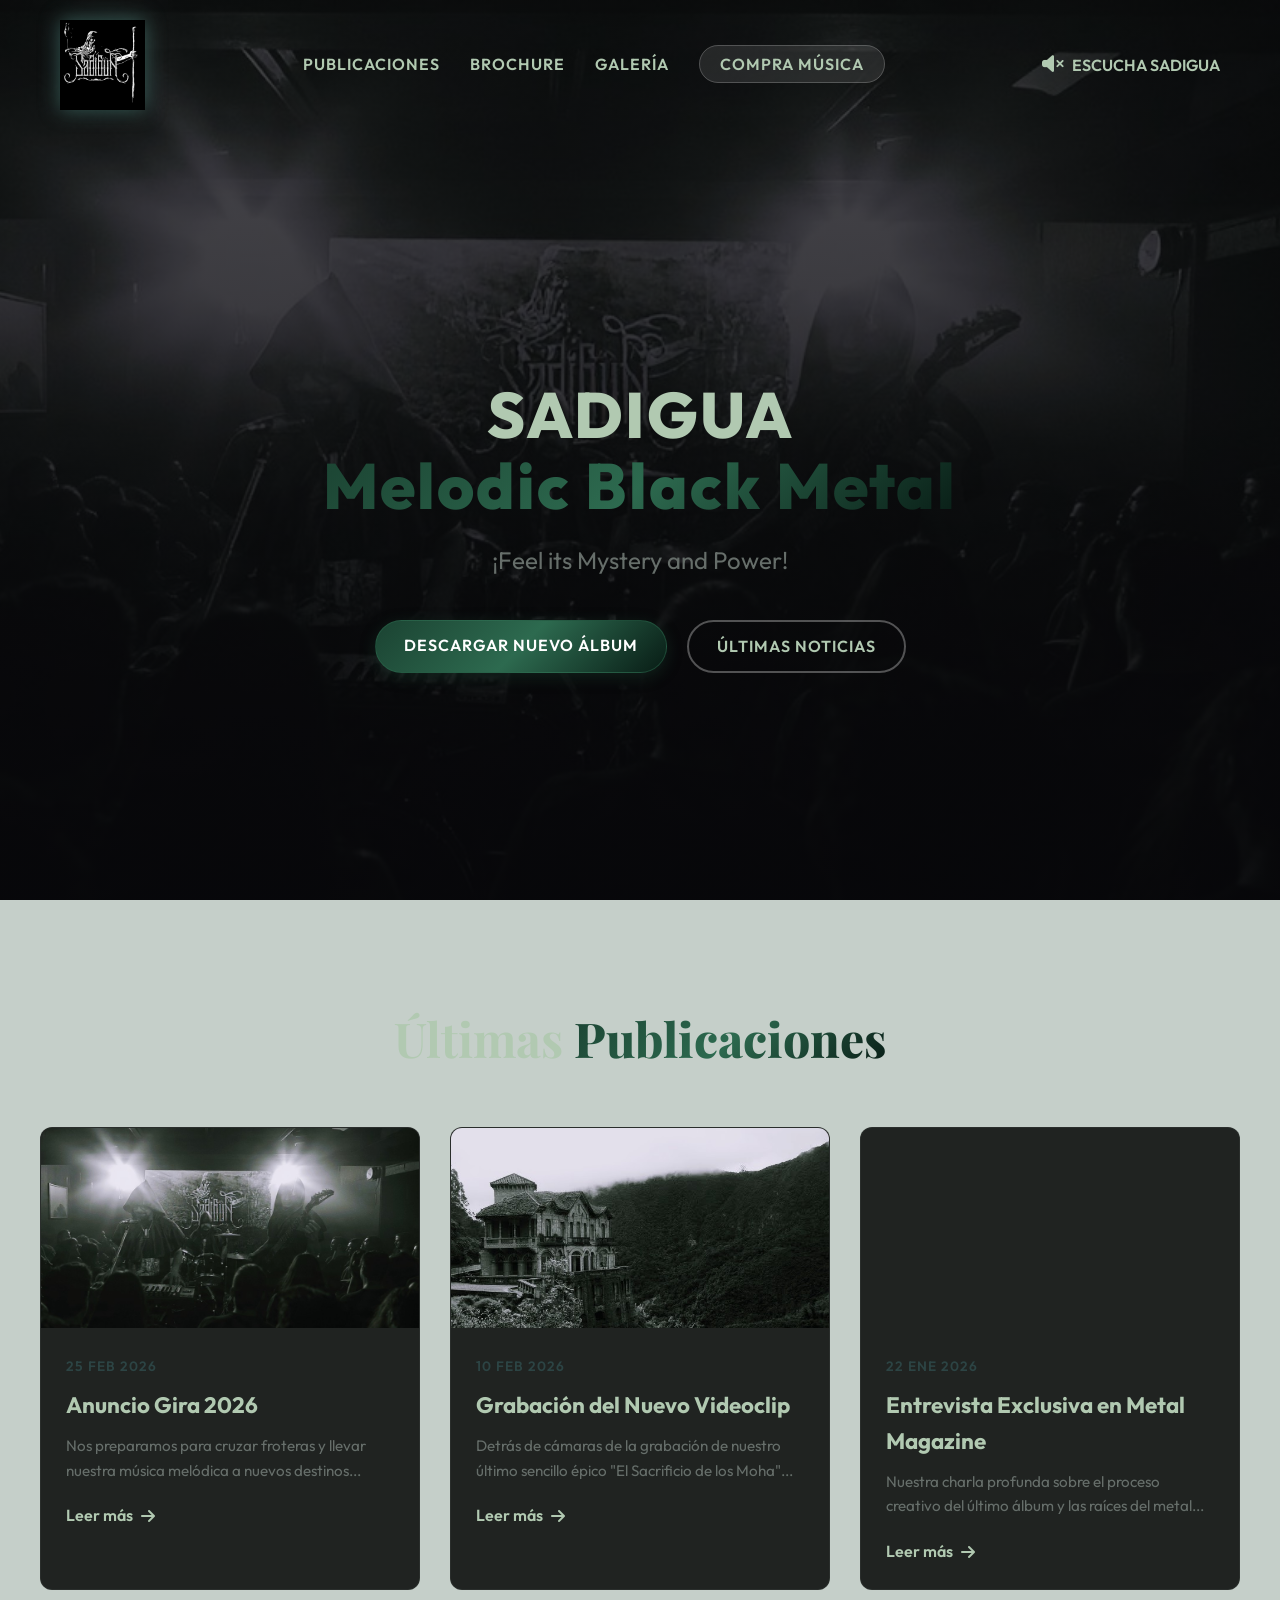
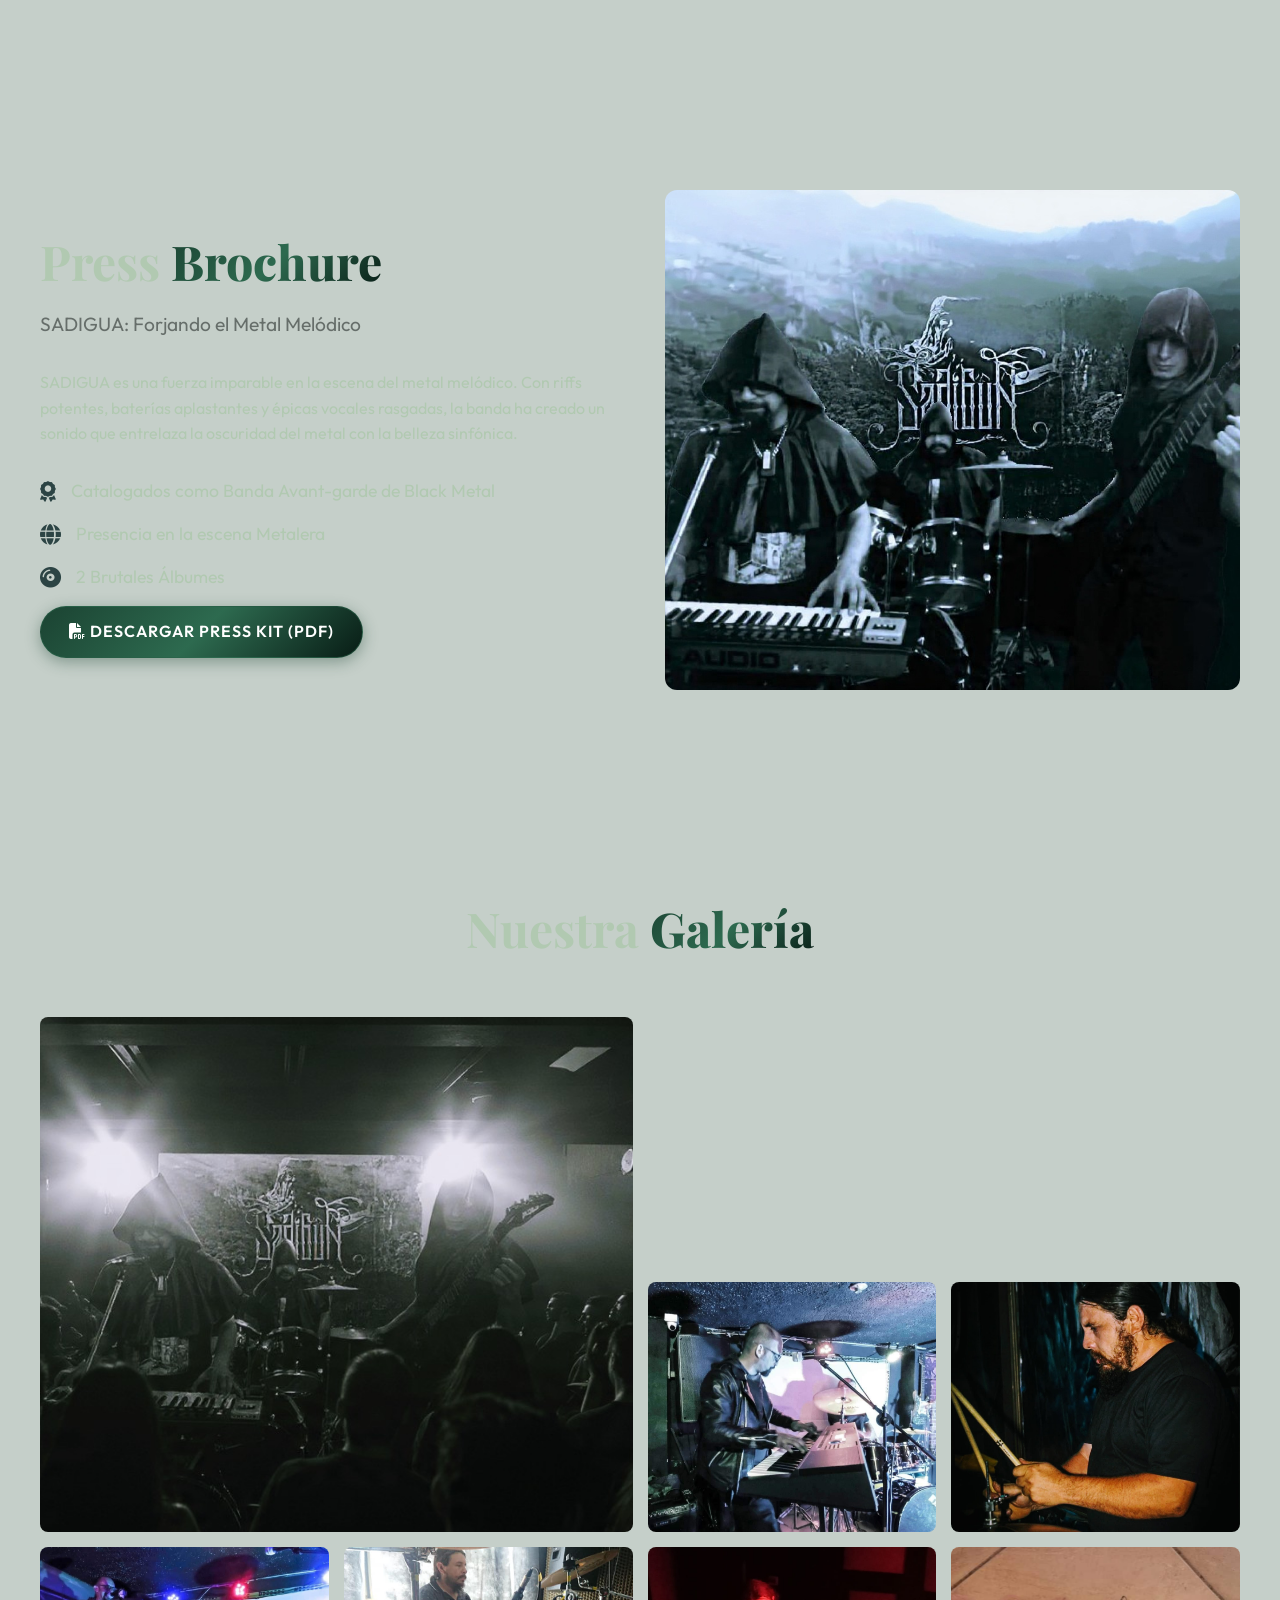
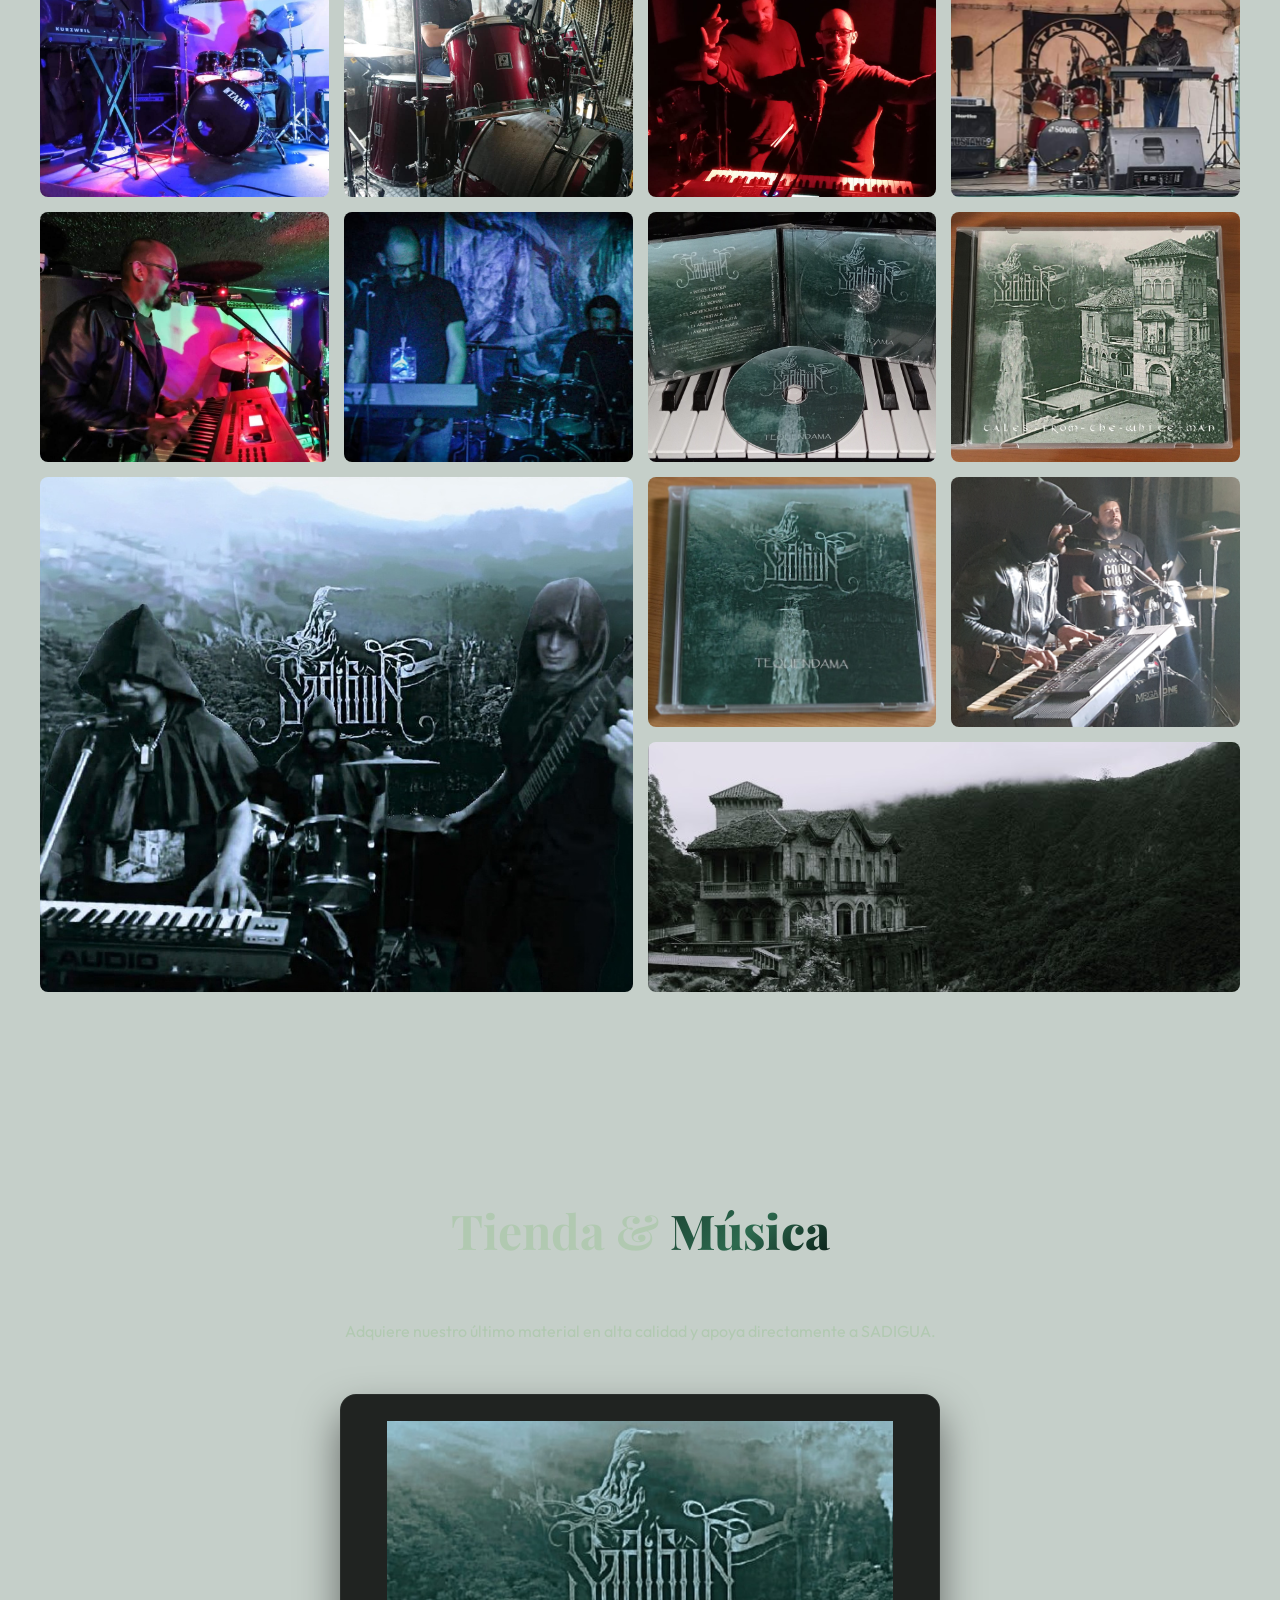
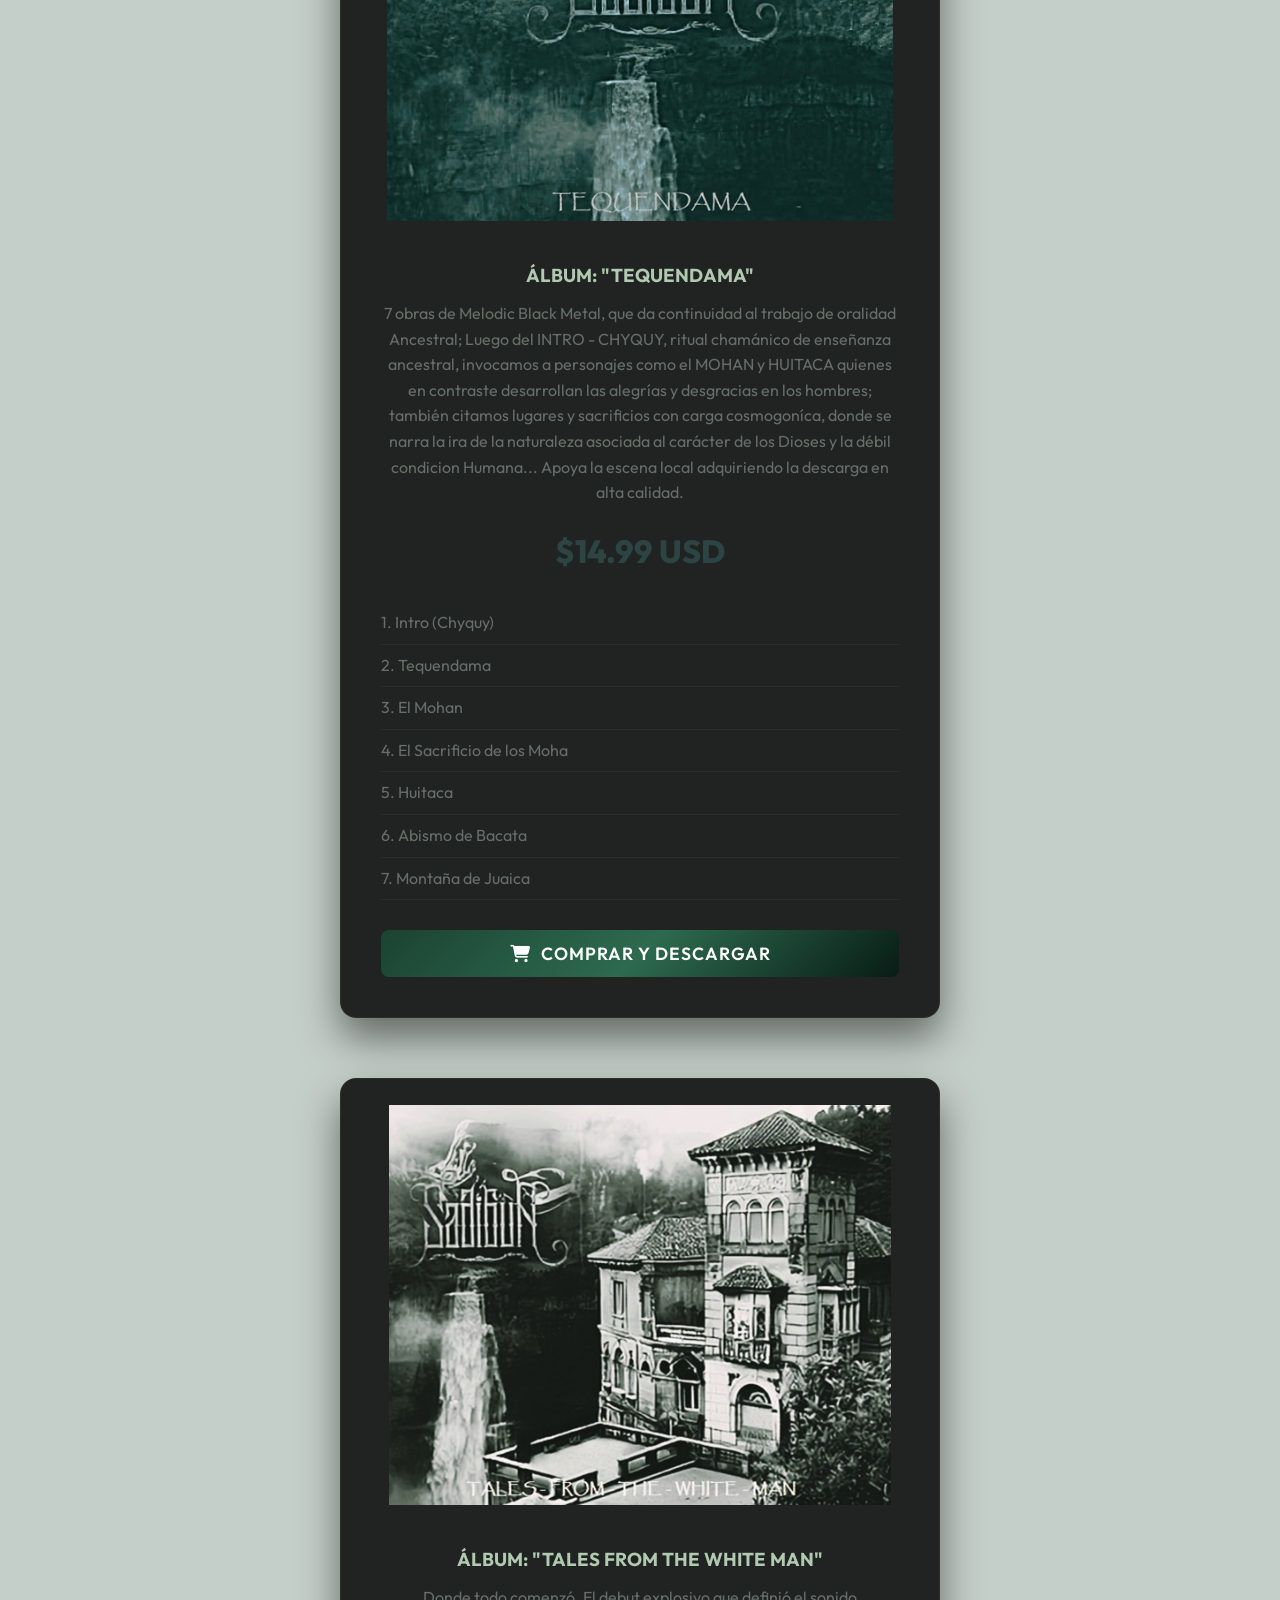
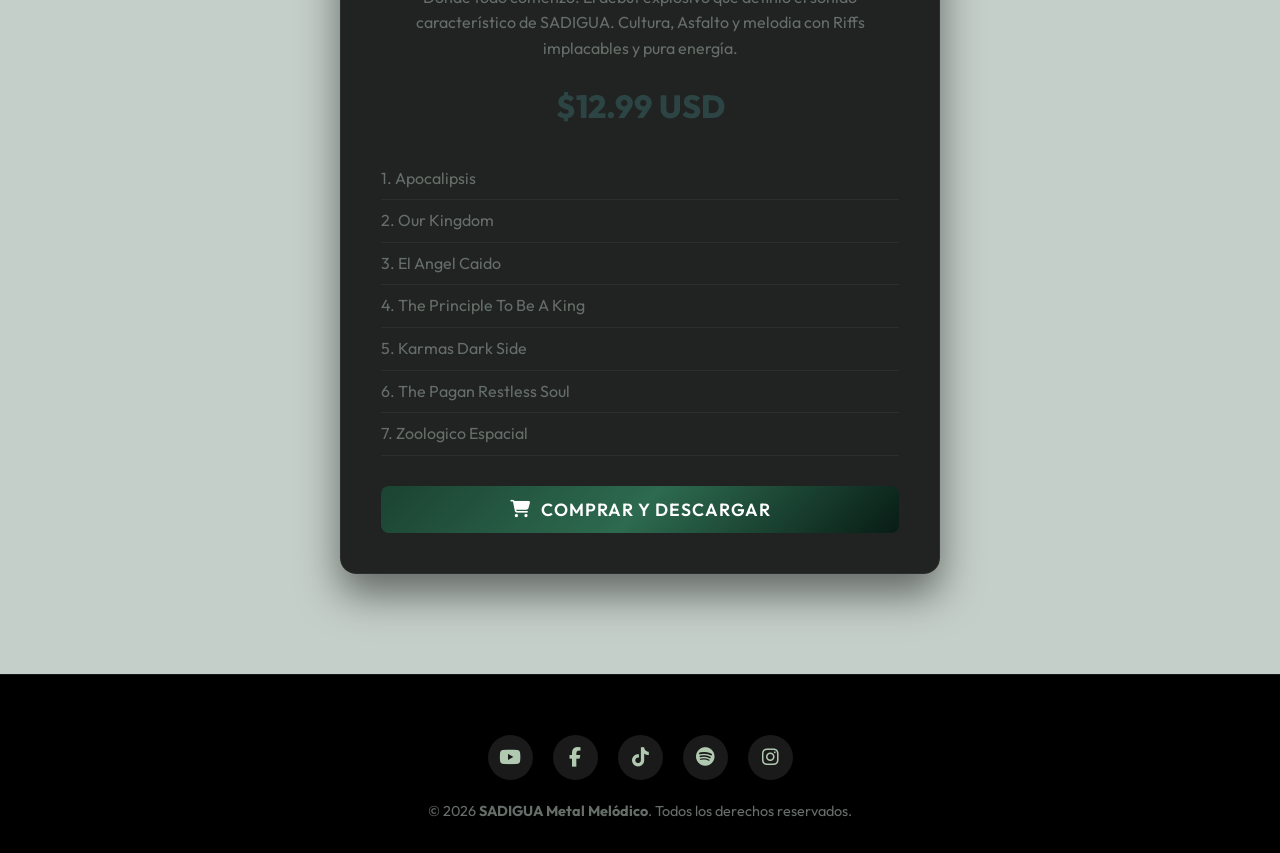
==== commit 3e5a87dd: "Add files via upload" ====
--- a/index.html
+++ b/index.html
@@ -29,7 +29,7 @@
         <div class="nav-container">
             <!-- Logo Image -->
             <a href="#hero" class="logo">
-                <img src="Logo SADIGUA.jpg" alt="SADIGUA Metal Melodico Logo" class="brand-logo">
+                <img src="imagenes galeria/Logo SADIGUA.jpg" alt="SADIGUA Metal Melodico Logo" class="brand-logo">
             </a>
             <ul class="nav-links">
                 <li><a href="#publicaciones" class="nav-link">Publicaciones</a></li>
@@ -96,7 +96,7 @@
                         </div>
                     </article>
                     <article class="post-card" onclick="openDetailsModal('post-3')">
-                        <div class="post-image" style="background-image: url('imagenes galeria/CANCIONERO\ 2.jpg')">
+                        <div class="post-image" style="background-image: url('imagenes galeria/cancionero 2.jpg')">
                         </div>
                         <div class="post-content">
                             <span class="post-date">22 ENE 2026</span>
@@ -145,8 +145,30 @@
                 <h2 class="section-heading">Nuestra <span class="accent-text">Galería</span></h2>
                 <div class="gallery-grid">
                     <!-- Custom Local Images from User -->
-                    <div class="gallery-item large" style="background-image: url('imagenes galeria/foto arte.jpg')"
-                        onclick="openLightbox('imagenes galeria/foto arte.jpg', 'Arte  - SADIGUA')">
+                    <div class="gallery-item large"
+                        style="background-image: url('imagenes galeria/Concierto SADIGUA.jpeg')"
+                        onclick="openLightbox('imagenes galeria/Concierto SADIGUA.jpeg', 'SADIGUA en Concierto')">
+                        <div class="gallery-overlay"><i class="fa-solid fa-expand"></i></div>
+                    </div>
+                    <div class="gallery-item"
+                        style="background-image: url('imagenes galeria/caratula tales from the white man.jpg')"
+                        onclick="openLightbox('imagenes galeria/caratula tales from the white man.jpg', 'Caratula primer album -TALES FROM THE WHITE MAN-')">
+                        <div class="gallery-overlay"><i class="fa-solid fa-expand"></i></div>
+                    </div>
+                    <div class="gallery-item" style="background-image: url('imagenes galeria/caratula tequendama.jpg')"
+                        onclick="openLightbox('imagenes galeria/caratula tequendama.jpg', 'Caratula Segundo Album -TEQUENDAMA-')">
+                        <div class="gallery-overlay"><i class="fa-solid fa-expand"></i></div>
+                    </div>
+                    <div class="gallery-item" style="background-image: url('imagenes galeria/teclados.jpg')"
+                        onclick="openLightbox('imagenes galeria/teclados.jpg', 'Teclados - SADIGUA')">
+                        <div class="gallery-overlay"><i class="fa-solid fa-expand"></i></div>
+                    </div>
+                    <div class="gallery-item" style="background-image: url('imagenes galeria/lucho.jpg')"
+                        onclick="openLightbox('imagenes galeria/lucho.jpg', 'Lucho - SADIGUA')">
+                        <div class="gallery-overlay"><i class="fa-solid fa-expand"></i></div>
+                    </div>
+                    <div class="gallery-item" style="background-image: url('imagenes galeria/tarima.jpg')"
+                        onclick="openLightbox('imagenes galeria/tarima.jpg', 'SADIGUA en Vivo')">
                         <div class="gallery-overlay"><i class="fa-solid fa-expand"></i></div>
                     </div>
                     <div class="gallery-item" style="background-image: url('imagenes galeria/foto arte 2.jpg')"
@@ -155,11 +177,15 @@
                     </div>
                     <div class="gallery-item"
                         style="background-image: url('imagenes galeria/foto grabacion ultimo album.jpg')"
-                        onclick="openLightbox('imagenes galeria/foto grabacion ultimo album.jpg', 'Grabación del Último Álbum')">
+                        onclick="openLightbox('imagenes galeria/foto grabacion ultimo album.jpg', 'Grabación Album -TEQUENDAMA-')">
                         <div class="gallery-overlay"><i class="fa-solid fa-expand"></i></div>
                     </div>
                     <div class="gallery-item" style="background-image: url('imagenes galeria/foto sadigua en vivo.jpg')"
                         onclick="openLightbox('imagenes galeria/foto sadigua en vivo.jpg', 'SADIGUA en Vivo')">
+                        <div class="gallery-overlay"><i class="fa-solid fa-expand"></i></div>
+                    </div>
+                    <div class="gallery-item" style="background-image: url('imagenes galeria/vocales.jpg')"
+                        onclick="openLightbox('imagenes galeria/vocales.jpg', 'SADIGUA en Vivo')">
                         <div class="gallery-overlay"><i class="fa-solid fa-expand"></i></div>
                     </div>
                     <div class="gallery-item"
@@ -167,30 +193,20 @@
                         onclick="openLightbox('imagenes galeria/foto sadigua en vivo 2.jpg', 'Ritual en el Escenario')">
                         <div class="gallery-overlay"><i class="fa-solid fa-expand"></i></div>
                     </div>
-                    <div class="gallery-item" style="background-image: url('imagenes galeria/gira.jpg')"
-                        onclick="openLightbox('imagenes galeria/Gira.jpg', 'SADIGUA en Gira')">
-                        <div class="gallery-overlay"><i class="fa-solid fa-expand"></i></div>
-                    </div>
-                    <div class="gallery-item"
-                        style="background-image: url('imagenes galeria/foto tiempos de ensayo.jpg')"
-                        onclick="openLightbox('imagenes galeria/foto tiempos de ensayo.jpg', 'Tiempos de Ensayo y Sombras')">
+                    <div class="gallery-item" style="background-image: url('imagenes galeria/cd tequendama.jpg')"
+                        onclick="openLightbox('imagenes galeria/cd tequendama.jpg', 'SADIGUA en Gira')">
                         <div class="gallery-overlay"><i class="fa-solid fa-expand"></i></div>
                     </div>
                     <div class="gallery-item" style="background-image: url('imagenes galeria/cdtales.jpeg')"
                         onclick="openLightbox('imagenes galeria/cdtales.jpeg', 'Primer Trabajo -Tales Fron The White Man- ')">
                         <div class="gallery-overlay"><i class="fa-solid fa-expand"></i></div>
                     </div>
+                    <div class="gallery-item large" style="background-image: url('imagenes galeria/gira.jpg')"
+                        onclick="openLightbox('imagenes galeria/gira.jpg','SADIGUA en Gira')">
+                        <div class="gallery-overlay"><i class="fa-solid fa-expand"></i></div>
+                    </div>
                     <div class="gallery-item" style="background-image: url('imagenes galeria/cdtequen.jpeg')"
                         onclick="openLightbox('imagenes galeria/cdtequen.jpeg','Segundo Trabajo - Tequendama -')">
-                        <div class="gallery-overlay"><i class="fa-solid fa-expand"></i></div>
-                    </div>
-                    <div class="gallery-item large"
-                        style="background-image: url('imagenes galeria/Concierto SADIGUA.jpeg')"
-                        onclick="openLightbox('imagenes galeria/Concierto SADIGUA.jpeg','SADIGUA en Concierto')">
-                        <div class="gallery-overlay"><i class="fa-solid fa-expand"></i></div>
-                    </div>
-                    <div class="gallery-item" style="background-image: url('imagenes galeria/estatua.jpg')"
-                        onclick="openLightbox('imagenes galeria/estatua.jpg','Sesión de Fotos y Ritos')">
                         <div class="gallery-overlay"><i class="fa-solid fa-expand"></i></div>
                     </div>
                     <div class="gallery-item" style="background-image: url('imagenes galeria/foto1.jpg')"
@@ -219,7 +235,7 @@
                     <div class="music-card" style="margin: 0;">
                         <br>
                         <div class="album-cover"
-                            style="background-image: url('SADIGUA - TEQUENDAMA mp3/Caratula TEQUENDAMA.jpg'); background-size: contain; background-repeat: no-repeat;">
+                            style="background-image: url('imagenes galeria/Caratula TEQUENDAMA.jpg'); background-size: contain; background-repeat: no-repeat;">
                         </div>
                         <div class="album-info">
                             <h3>ÁLBUM: "TEQUENDAMA"</h3>
@@ -249,7 +265,7 @@
                     <div class="music-card" style="margin: 0;">
                         <br>
                         <div class="album-cover"
-                            style="background-image: url('SADIGUA - TALES FROM THE WHITE MAN mp3/caratula TALES FROM THE WHITE MAN.jpg'); background-size: contain; background-repeat: no-repeat;">
+                            style="background-image: url('imagenes galeria/caratula TALES FROM THE WHITE MAN.jpg'); background-size: contain; background-repeat: no-repeat;">
                         </div>
                         <div class="album-info">
                             <h3>ÁLBUM: "TALES FROM THE WHITE MAN"</h3>
--- a/styles.css
+++ b/styles.css
@@ -49,7 +49,7 @@
     left: 0;
     width: 100vw;
     height: 100vh;
-    background-image: url('fondo sadigua.jpg');
+    background-image: url('imagenes galeria/Concierto SADIGUA.jpeg');
     background-size: cover;
     background-position: center;
     background-repeat: no-repeat;
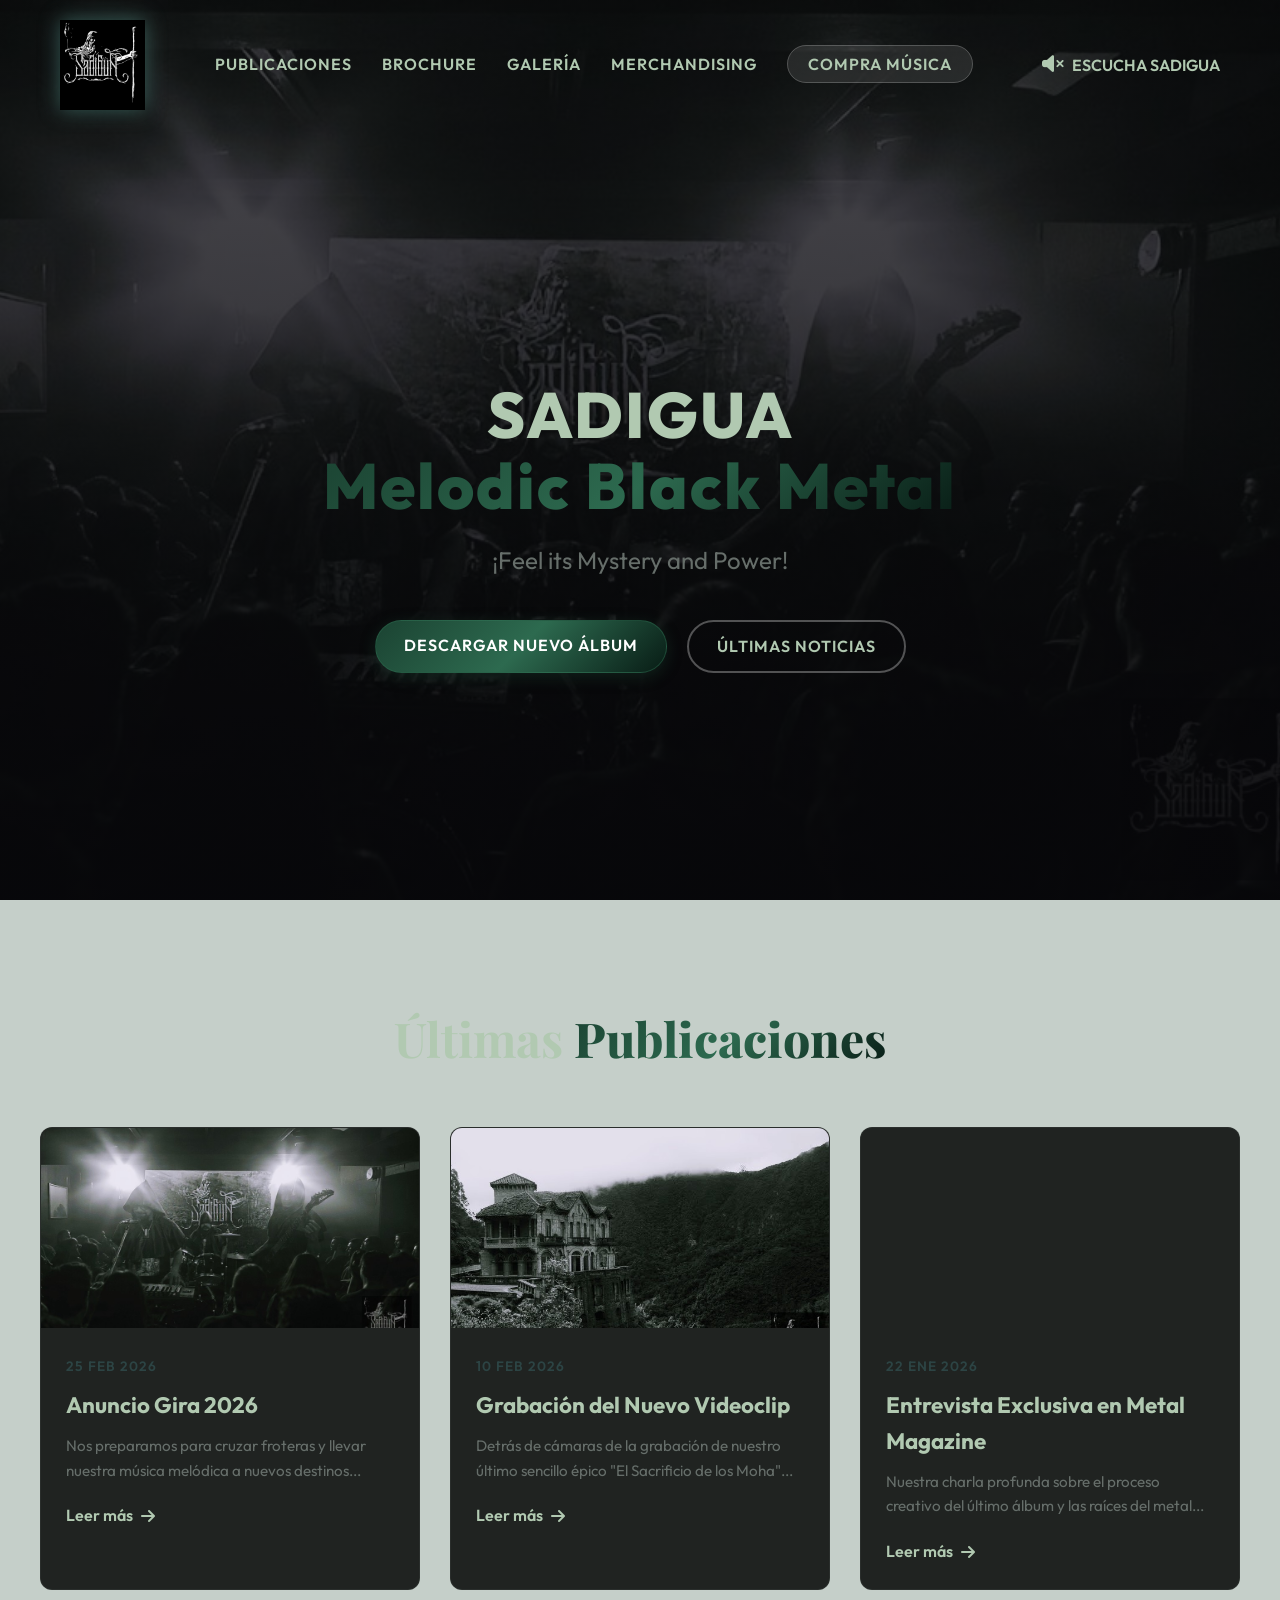
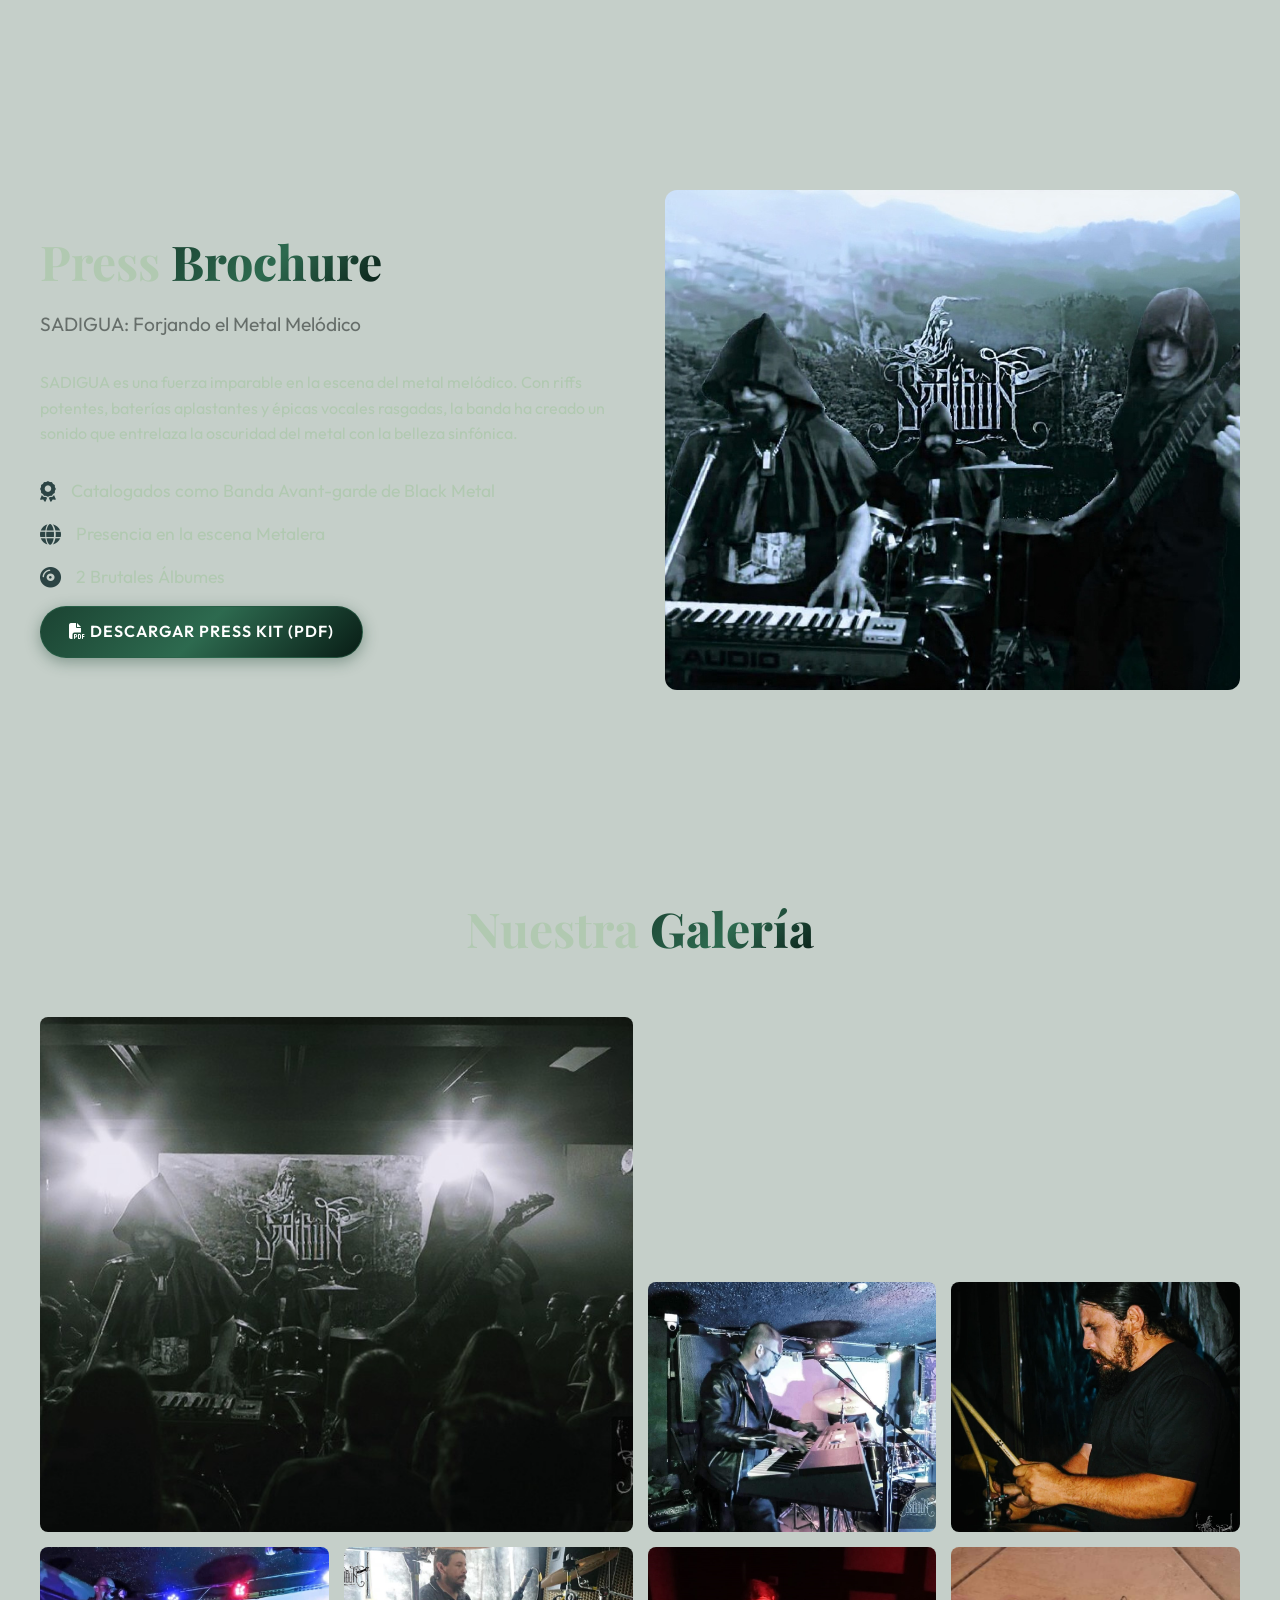
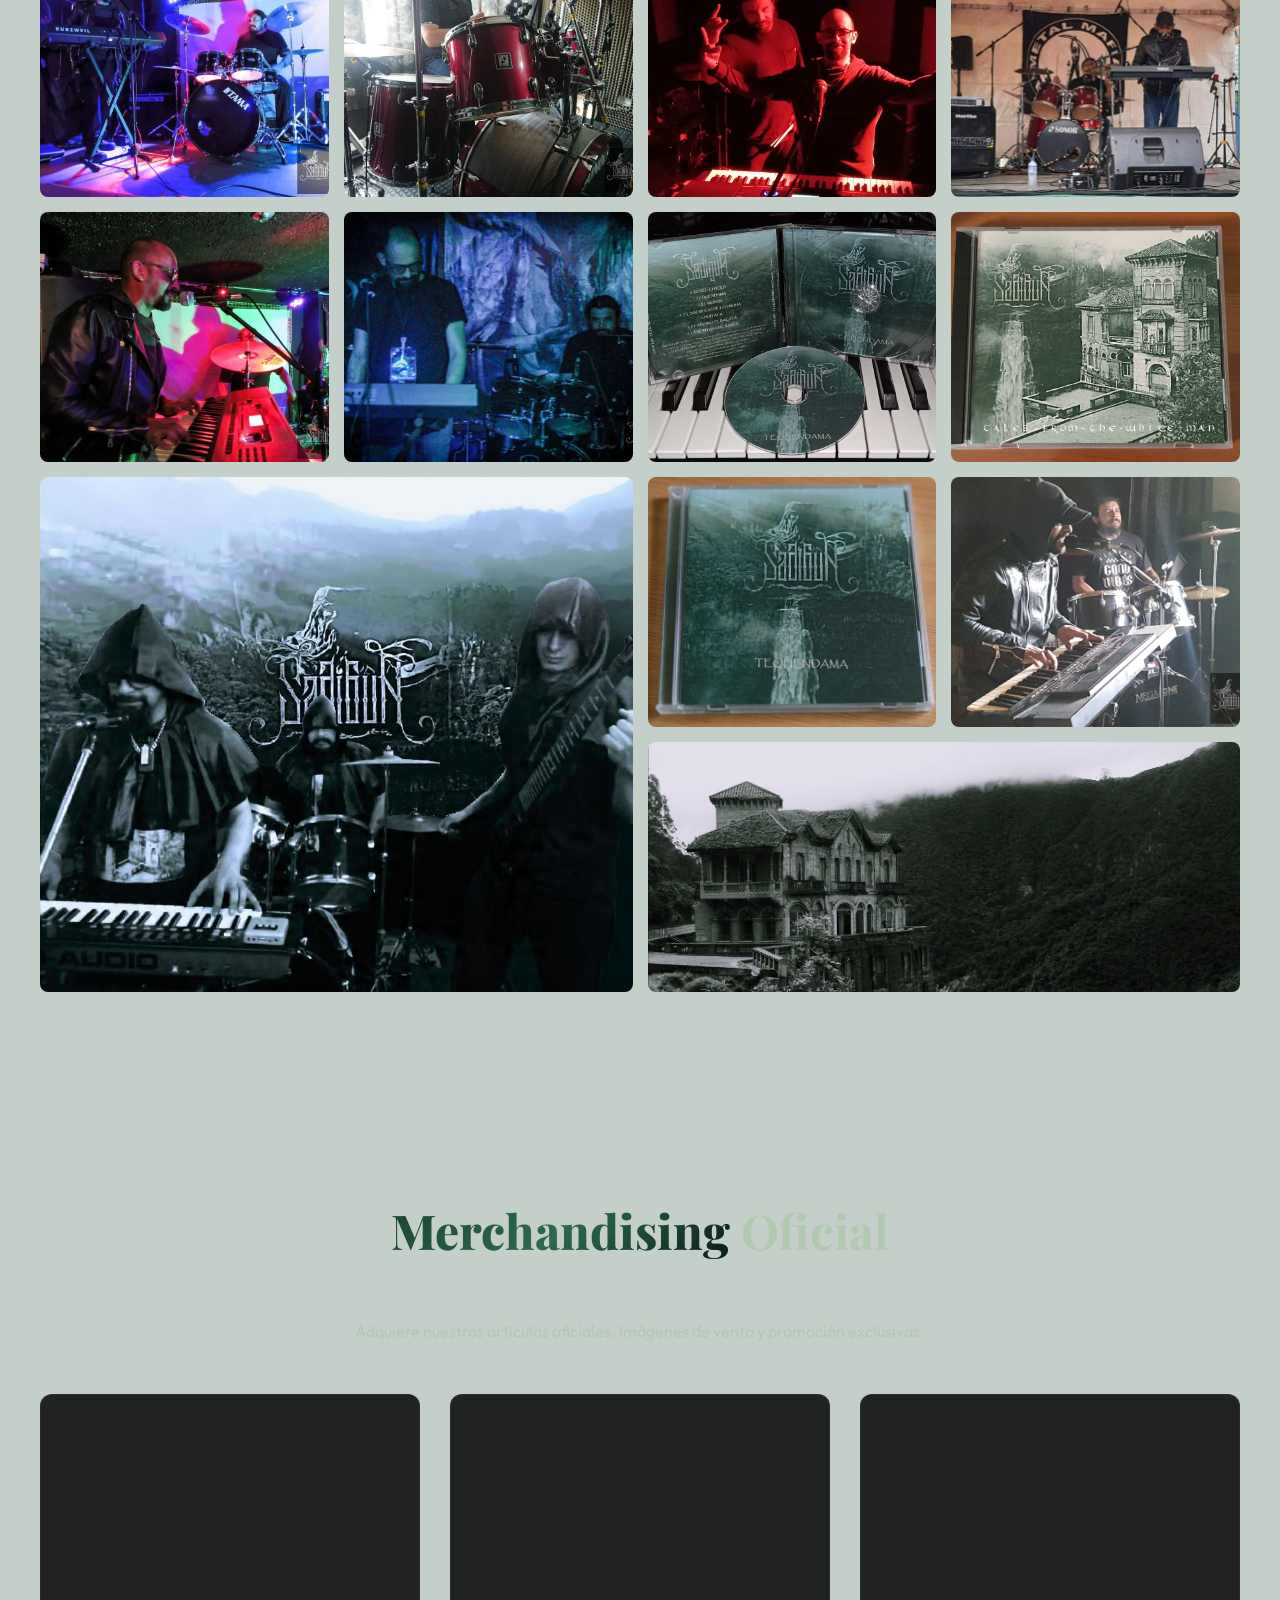
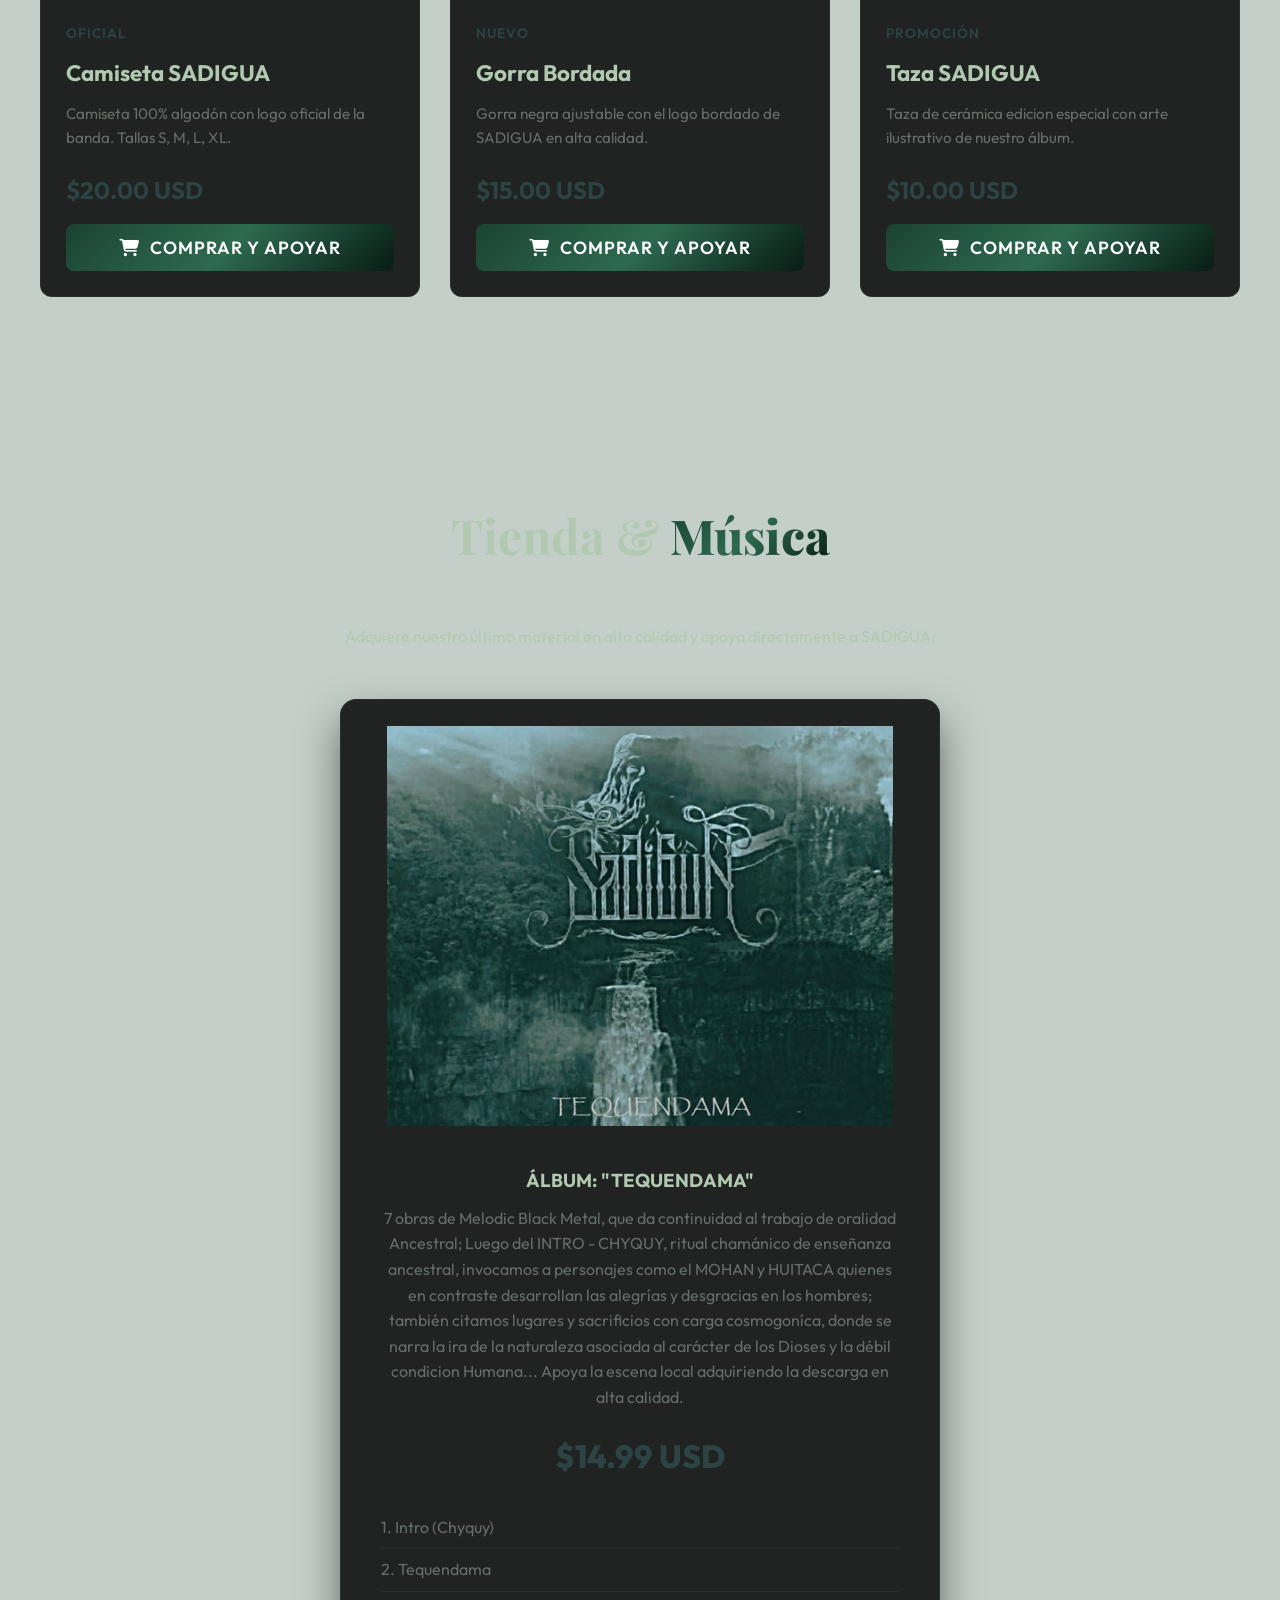
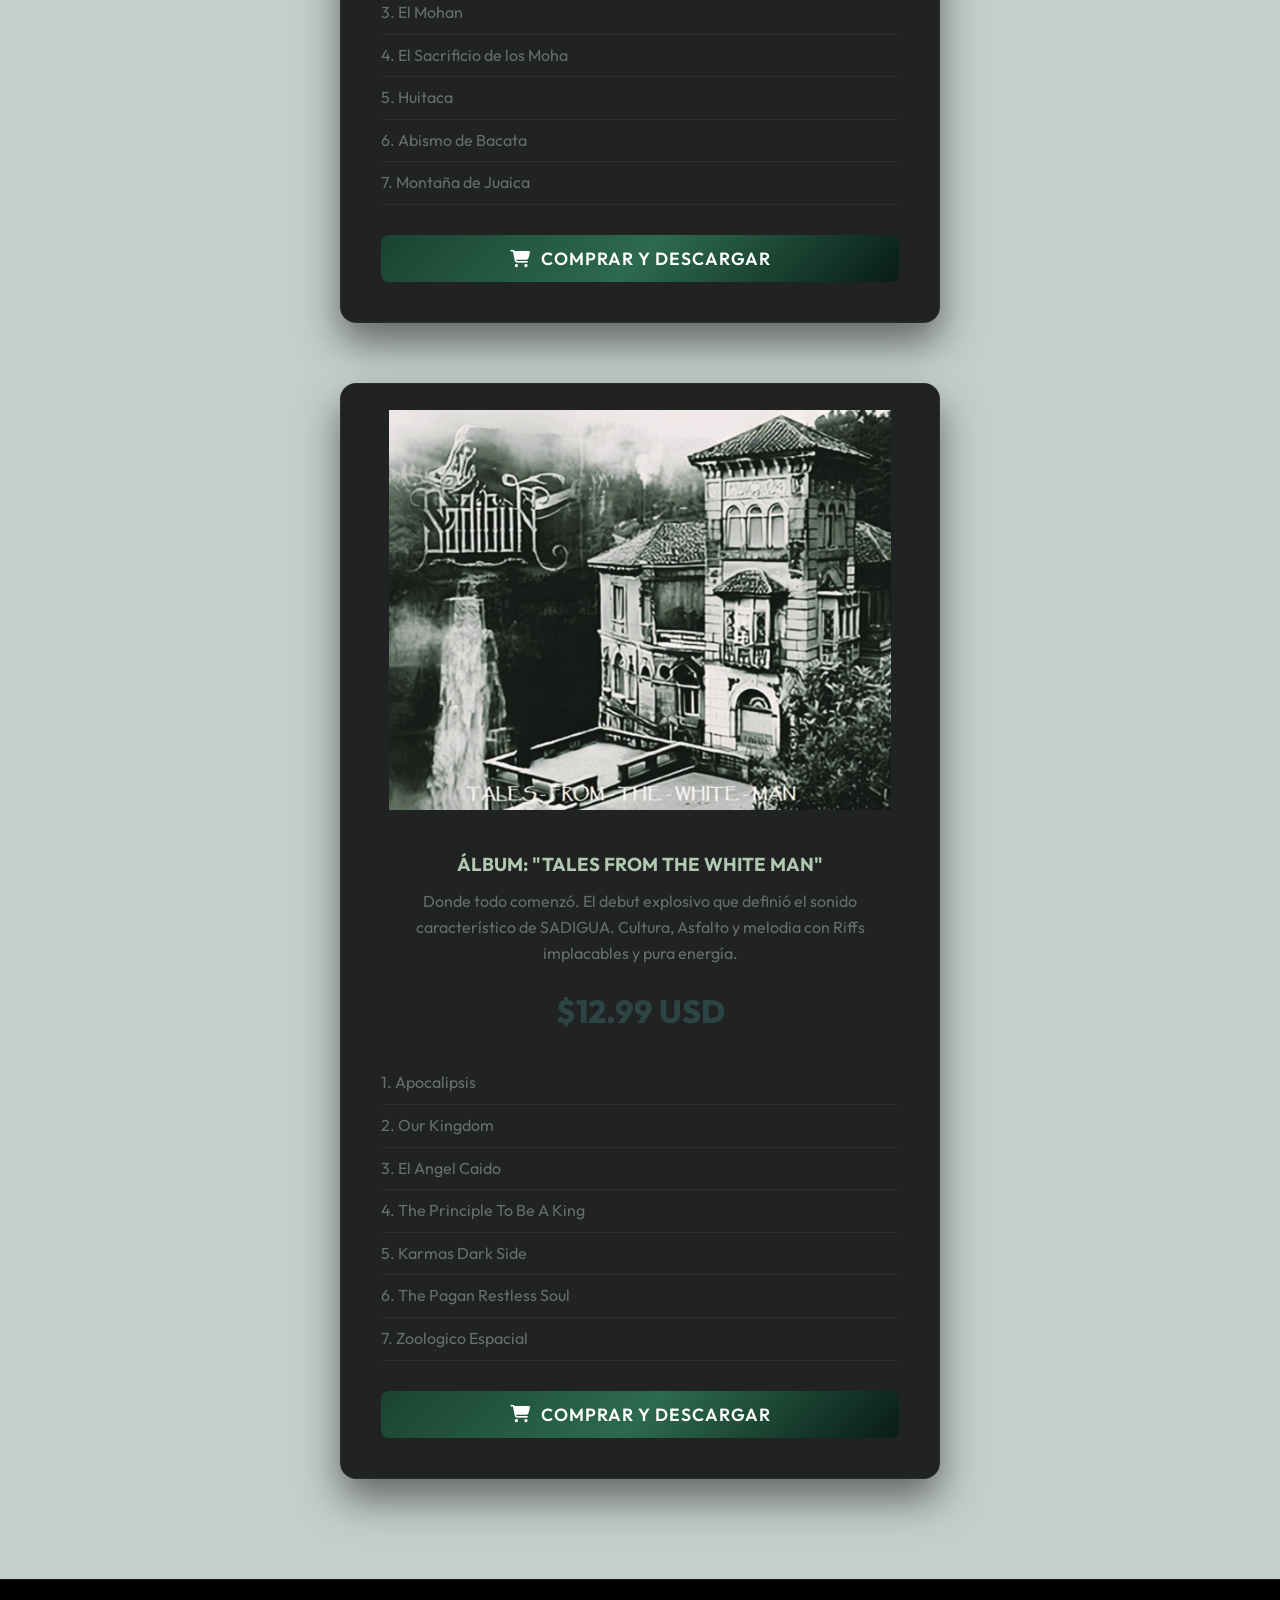
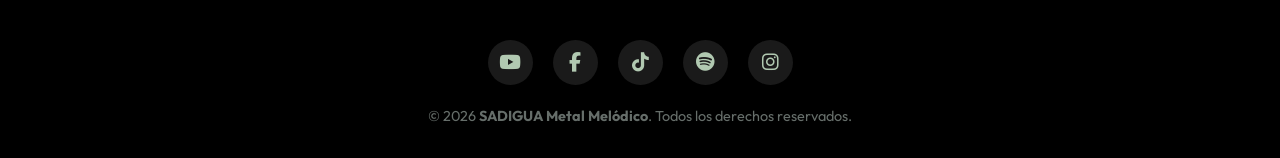
==== commit 663935a2: "Add files via upload" ====
--- a/index.html
+++ b/index.html
@@ -35,6 +35,7 @@
                 <li><a href="#publicaciones" class="nav-link">Publicaciones</a></li>
                 <li><a href="#brochure" class="nav-link">Brochure</a></li>
                 <li><a href="#galeria" class="nav-link">Galería</a></li>
+                <li><a href="#merchandising" class="nav-link">Merchandising</a></li>
                 <li><a href="#tienda" class="nav-link btn-store">Compra Música</a></li>
             </ul>
             <div class="nav-controls">
@@ -73,7 +74,7 @@
                 <div class="posts-grid">
                     <article class="post-card" onclick="openDetailsModal('post-1')">
                         <div class="post-image"
-                            style="background-image: url('imagenes galeria/Concierto\ SADIGUA.jpeg')">
+                            style="background-image: url('imagenes galeria/Concierto SADIGUA.jpeg')">
                         </div>
                         <div class="post-content">
                             <span class="post-date">25 FEB 2026</span>
@@ -217,6 +218,62 @@
                         onclick="openLightbox('imagenes galeria/contraportada.jpg','Esencia SADIGUA')">
                         <div class="gallery-overlay"><i class="fa-solid fa-expand"></i></div>
                     </div>
+                </div>
+            </div>
+        </section>
+
+        <!-- Merchandising Section -->
+        <section id="merchandising" class="section alt-bg">
+            <div class="section-container">
+                <div class="store-header">
+                    <h2 class="section-heading"><span class="accent-text">Merchandising</span> Oficial</h2>
+                    <p>Adquiere nuestros artículos oficiales. Imágenes de venta y promoción exclusivas.</p>
+                </div>
+                <div class="posts-grid">
+                    <article class="post-card">
+                        <div class="post-image" style="background-image: url('imagenes galeria/camiseta.jpg')"
+                            onclick="openLightbox('imagenes galeria/camiseta.jpg','Camiseta SADIGUA')">
+                        </div>
+                        <div class="post-content">
+                            <span class="post-date">OFICIAL</span>
+                            <h3>Camiseta SADIGUA</h3>
+                            <p>Camiseta 100% algodón con logo oficial de la banda. Tallas S, M, L, XL.</p>
+                            <h4 style="color: var(--accent-primary); margin-bottom: 15px; font-size: 1.5rem;">$20.00 USD
+                            </h4>
+                            <button class="btn-purchase" onclick="openPaymentModal('Camiseta SADIGUA', '20.00')"
+                                style="width: 100%;"><i class="fa-solid fa-cart-shopping"></i> Comprar y Apoyar</button>
+                        </div>
+                    </article>
+
+                    <article class="post-card">
+                        <div class="post-image" style="background-image: url('imagenes galeria/gorra.jpg')"
+                            onclick="openLightbox('imagenes galeria/gorra.jpg','Gorra Bordada SADIGUA')">
+                        </div>
+                        <div class="post-content">
+                            <span class="post-date">NUEVO</span>
+                            <h3>Gorra Bordada</h3>
+                            <p>Gorra negra ajustable con el logo bordado de SADIGUA en alta calidad.</p>
+                            <h4 style="color: var(--accent-primary); margin-bottom: 15px; font-size: 1.5rem;">$15.00 USD
+                            </h4>
+                            <button class="btn-purchase" onclick="openPaymentModal('Gorra Bordada', '15.00')"
+                                style="width: 100%;"><i class="fa-solid fa-cart-shopping"></i> Comprar y Apoyar</button>
+                        </div>
+                    </article>
+
+                    <article class="post-card">
+                        <div class="post-image" style="background-image: url('imagenes galeria/taza.jpg')"
+                            onclick="openLightbox('imagenes galeria/taza.jpg','Taza SADIGUA')">
+                        </div>
+                        <div class="post-content">
+                            <span class="post-date">PROMOCIÓN</span>
+                            <h3>Taza SADIGUA</h3>
+                            <p>Taza de cerámica edicion especial con arte ilustrativo de nuestro álbum.</p>
+                            <h4 style="color: var(--accent-primary); margin-bottom: 15px; font-size: 1.5rem;">$10.00 USD
+                            </h4>
+                            <button class="btn-purchase" onclick="openPaymentModal('Taza Tequendama', '10.00')"
+                                style="width: 100%;"><i class="fa-solid fa-cart-shopping"></i> Comprar y Apoyar</button>
+                        </div>
+                    </article>
                 </div>
             </div>
         </section>
@@ -363,7 +420,7 @@
             <div id="modal-nequi-content">
                 <h3 class="modal-title" style="font-size: 2.2rem; margin-bottom: 10px; color: var(--accent-primary);">
                     PAGO DIRECTO</h3>
-                <p class="modal-subtitle" style="margin-bottom: 15px; font-size: 1.1rem;">Álbum: <strong
+                <p class="modal-subtitle" style="margin-bottom: 15px; font-size: 1.1rem;">Producto / Álbum: <strong
                         id="modal-album-name">...</strong></p>
                 <p style="font-size: 1.6rem; margin-bottom: 20px;">Valor: $<span id="btn-pay-price">...</span> USD</p>
 
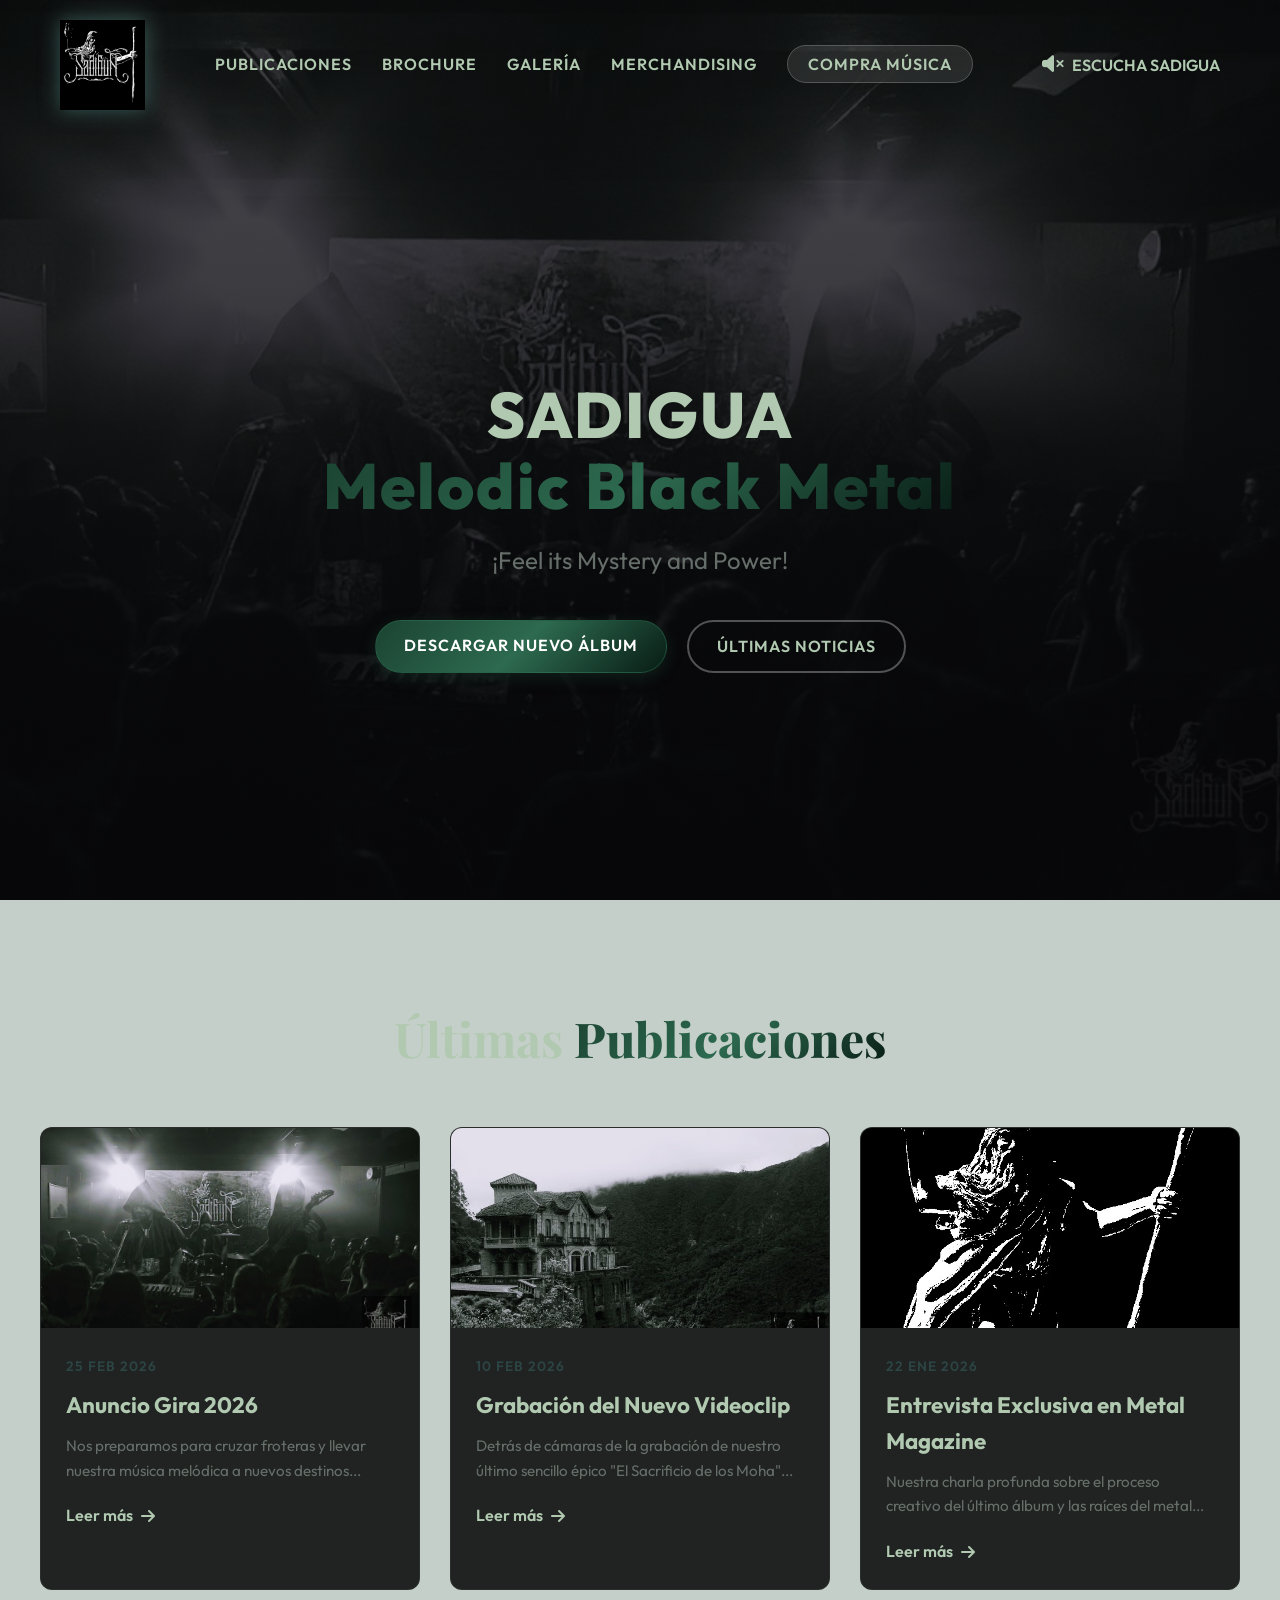
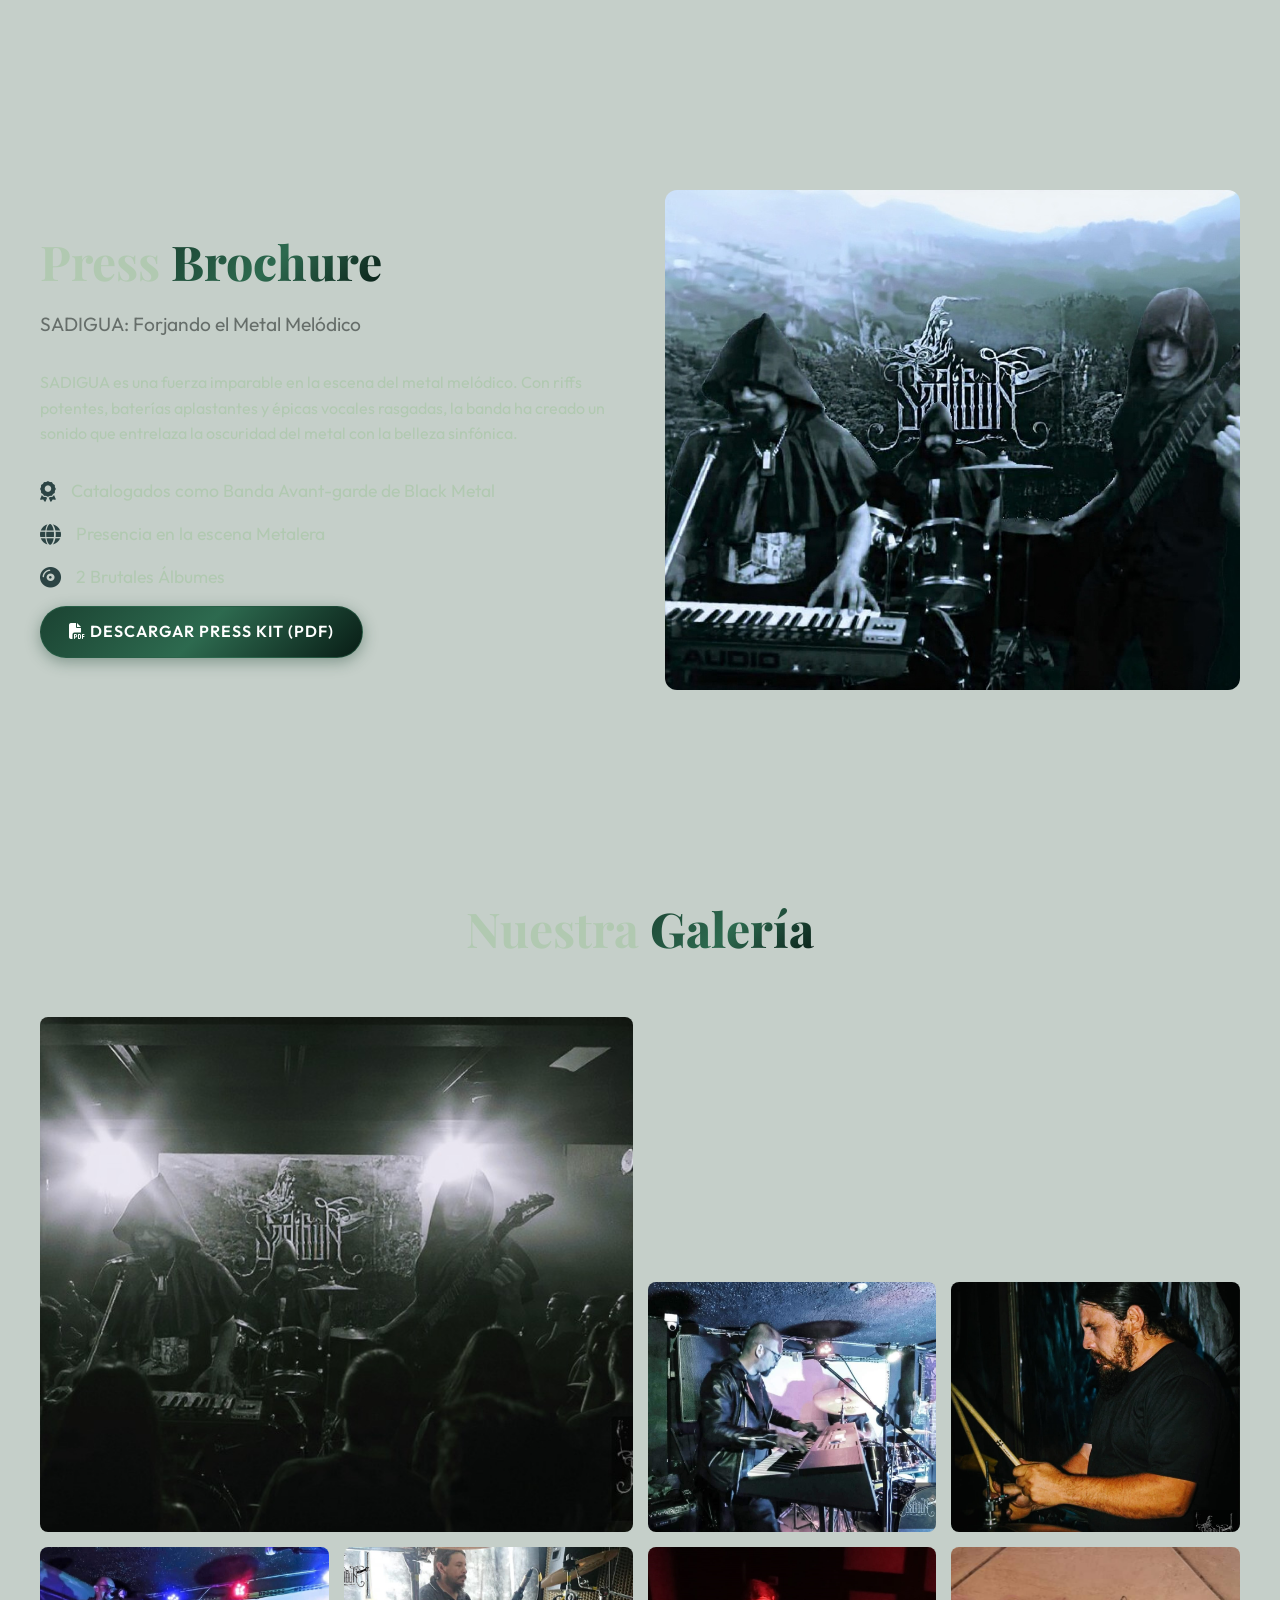
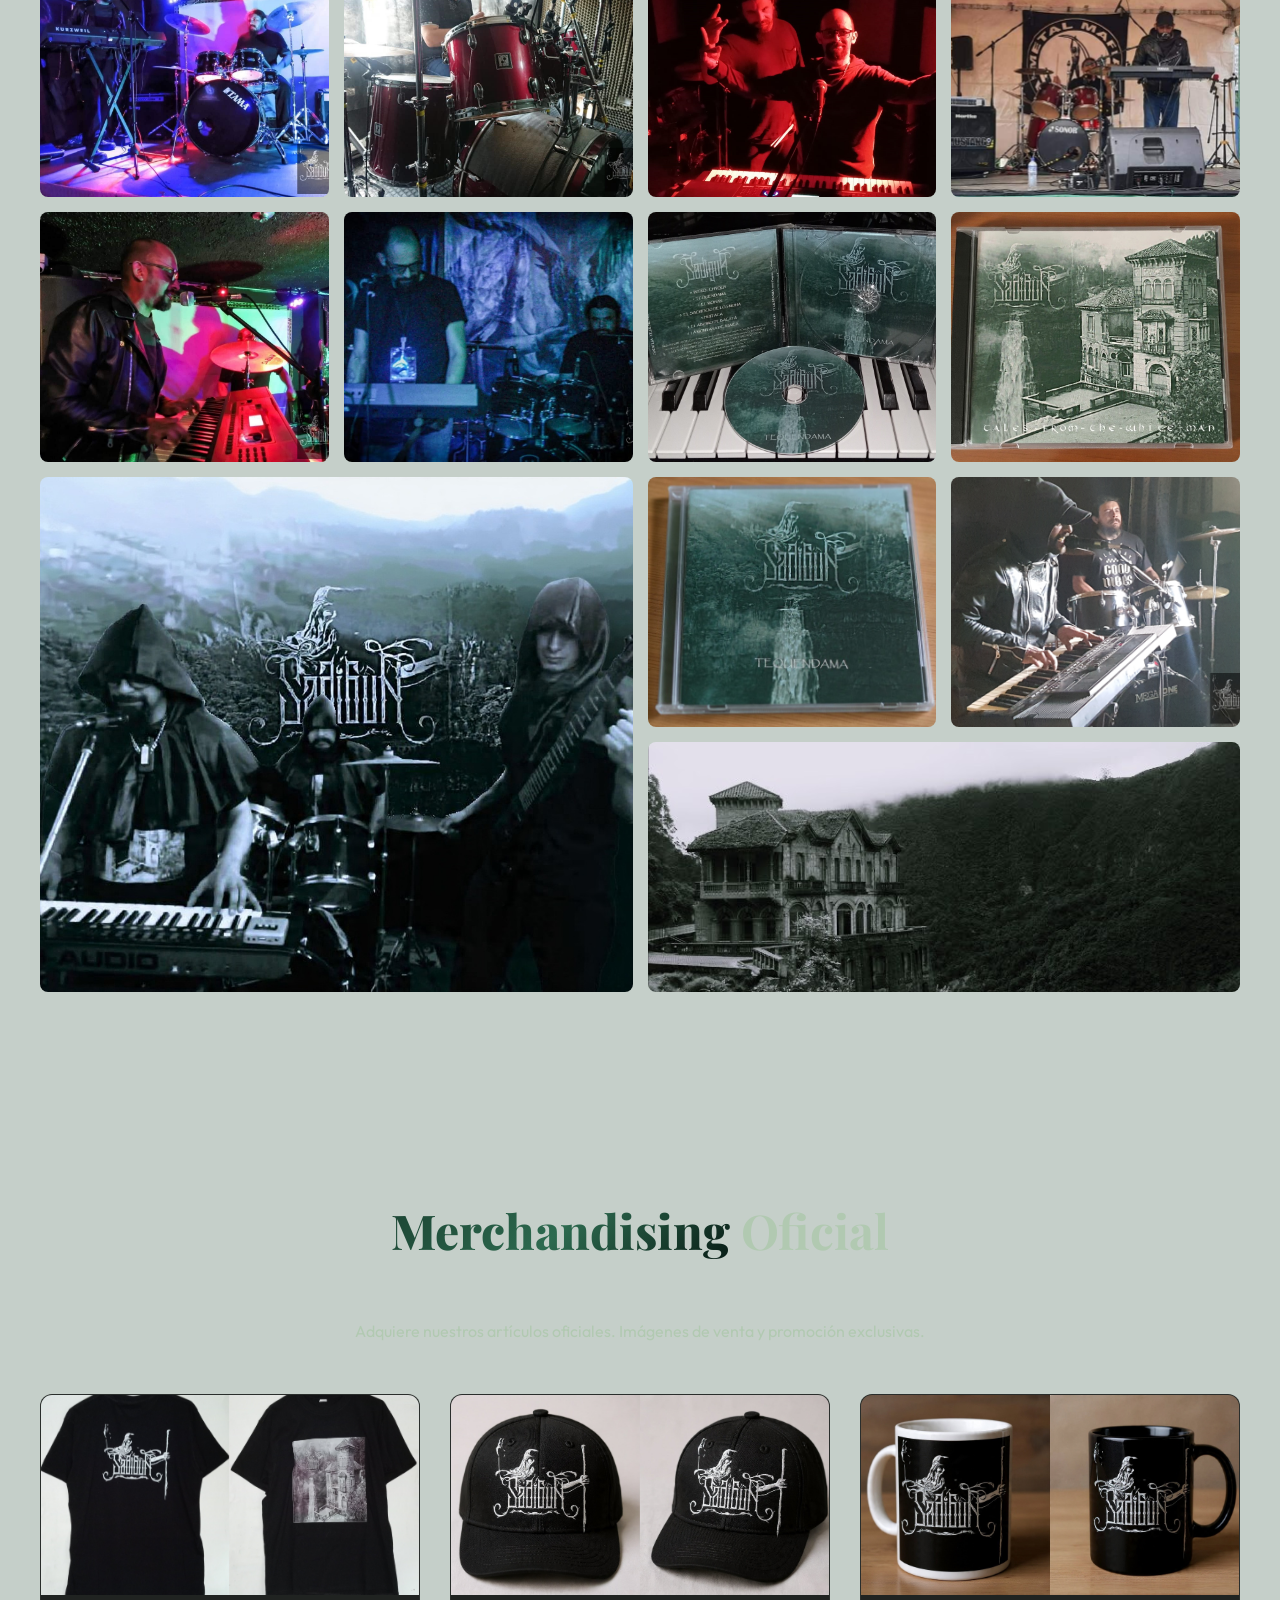
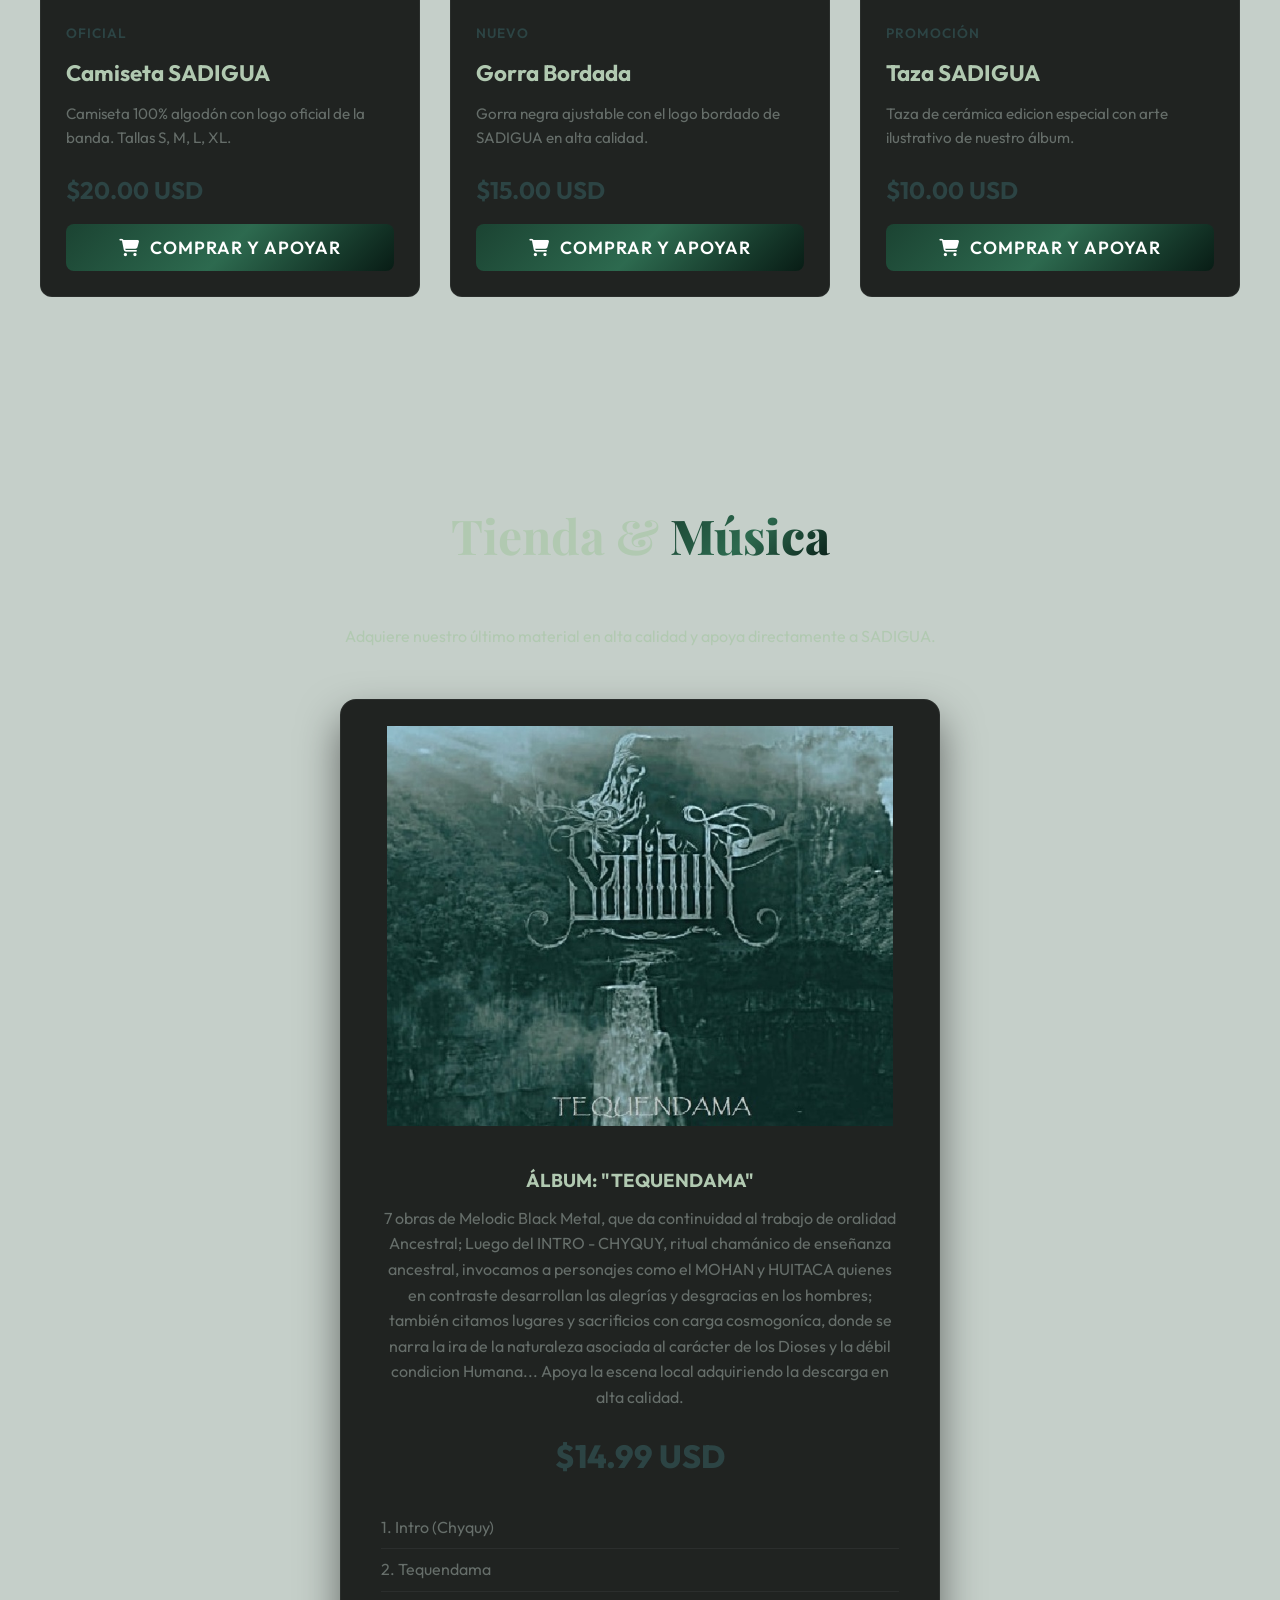
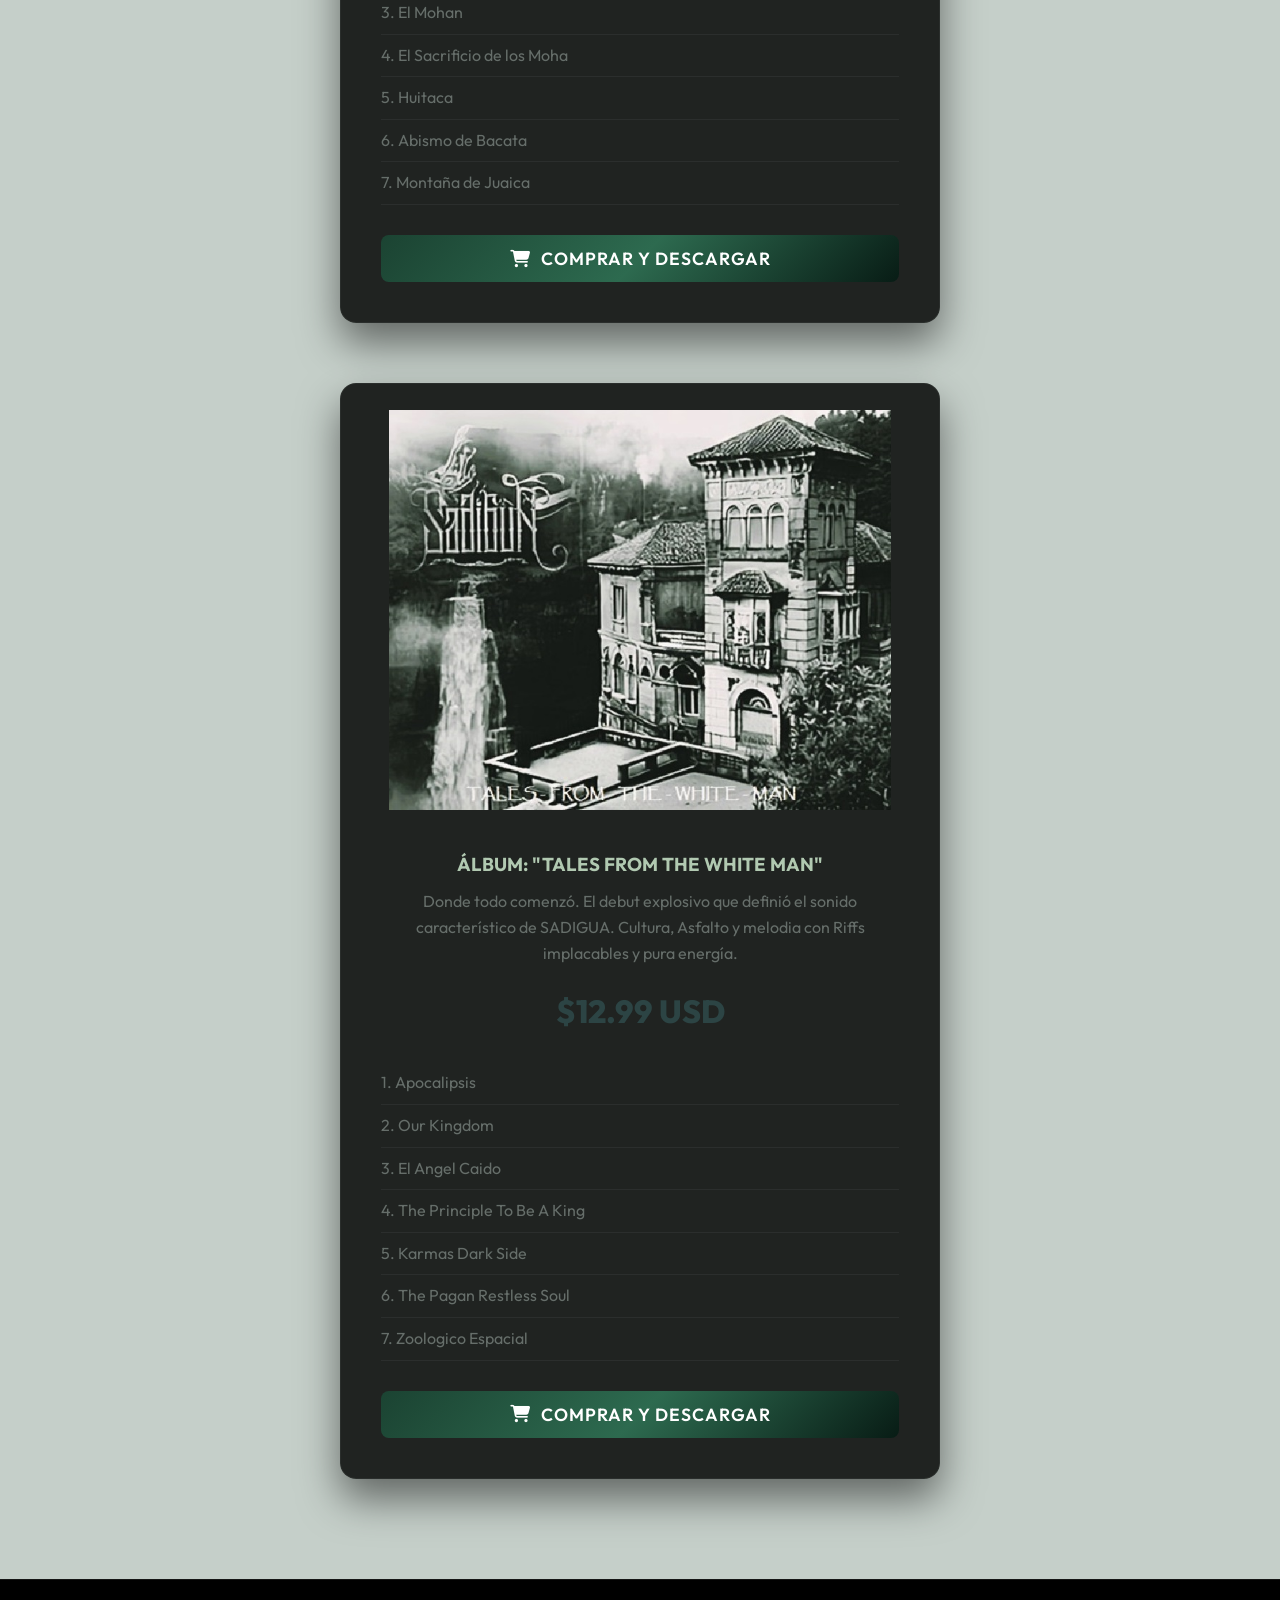
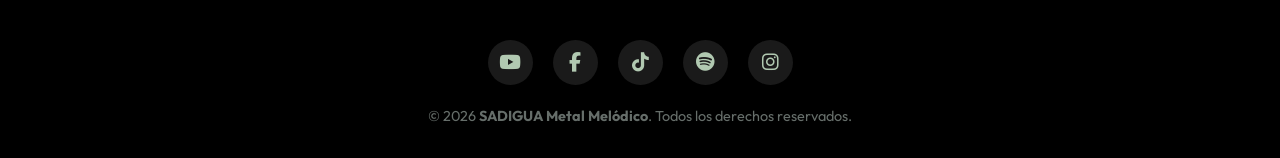
==== commit 7e56a61b: "Add files via upload" ====
--- a/index.html
+++ b/index.html
@@ -97,7 +97,7 @@
                         </div>
                     </article>
                     <article class="post-card" onclick="openDetailsModal('post-3')">
-                        <div class="post-image" style="background-image: url('imagenes galeria/cancionero 2.jpg')">
+                        <div class="post-image" style="background-image: url('imagenes galeria/estatua.jpg')">
                         </div>
                         <div class="post-content">
                             <span class="post-date">22 ENE 2026</span>
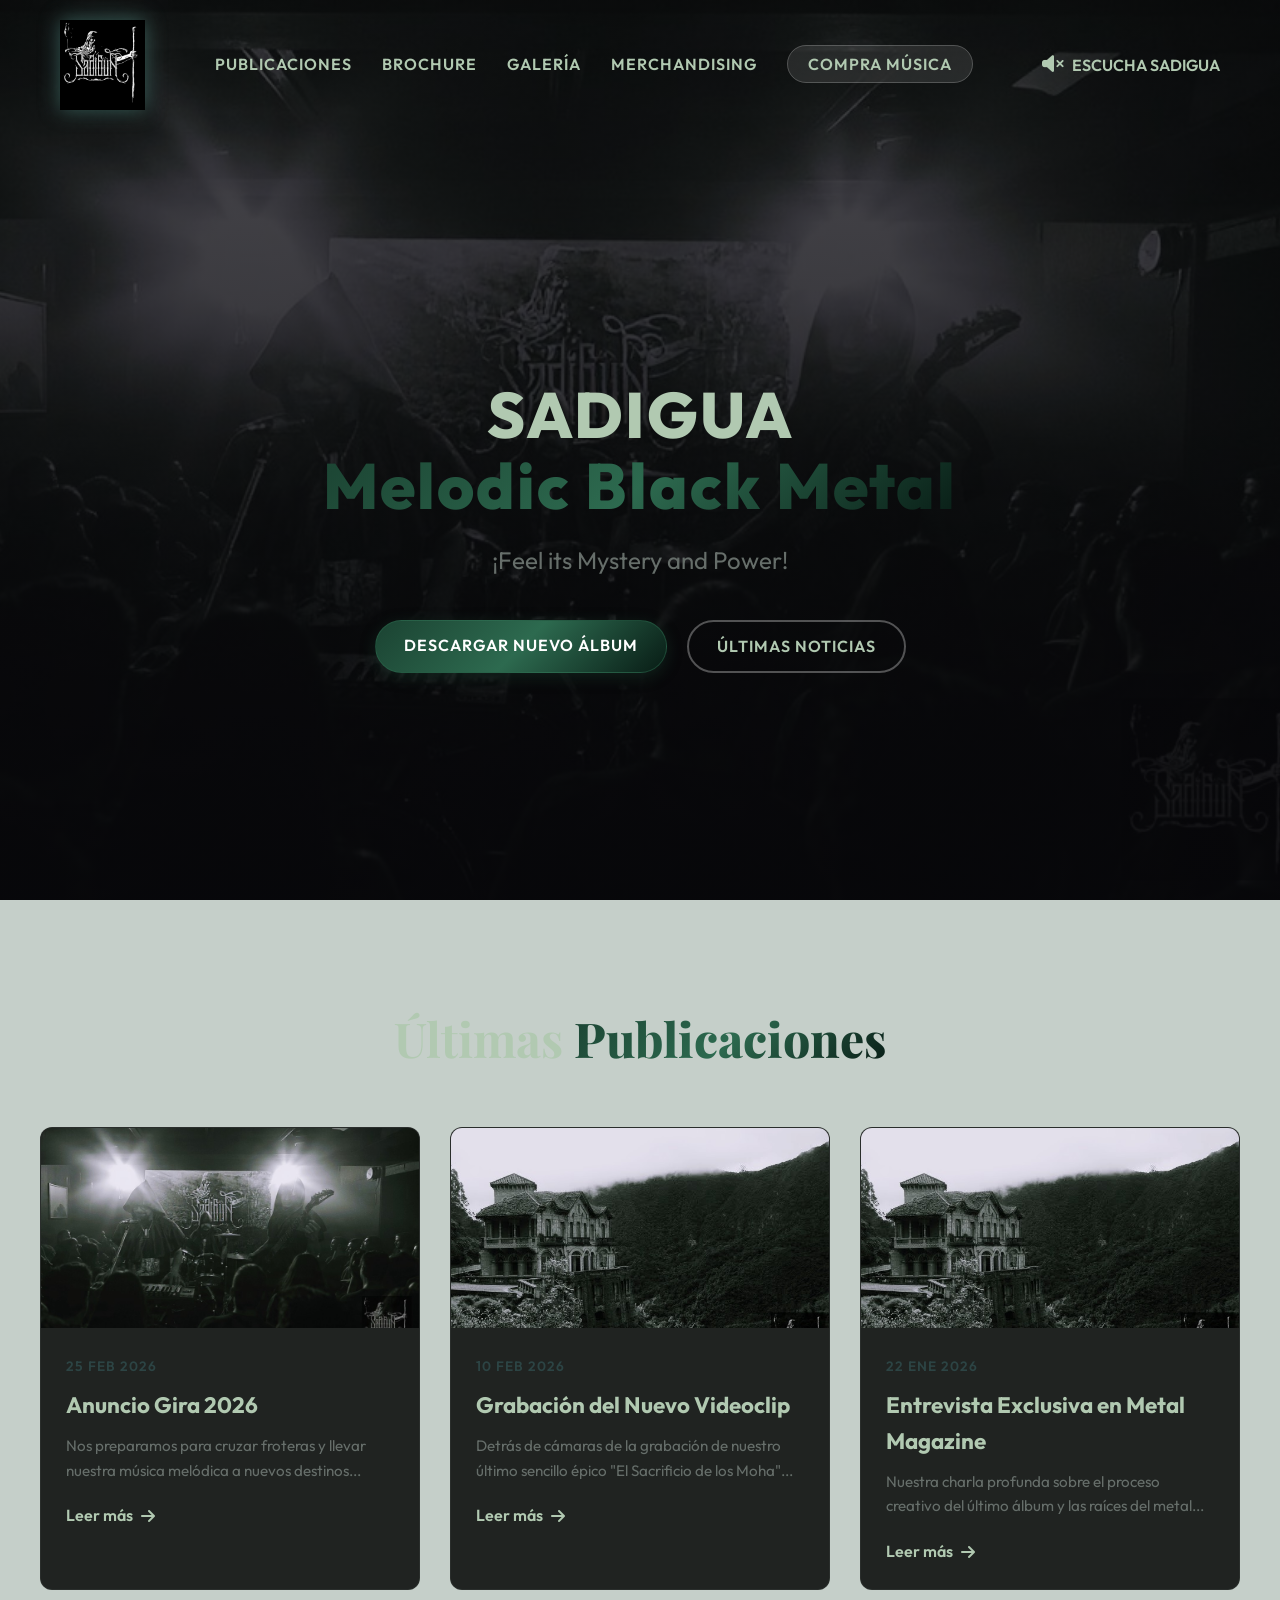
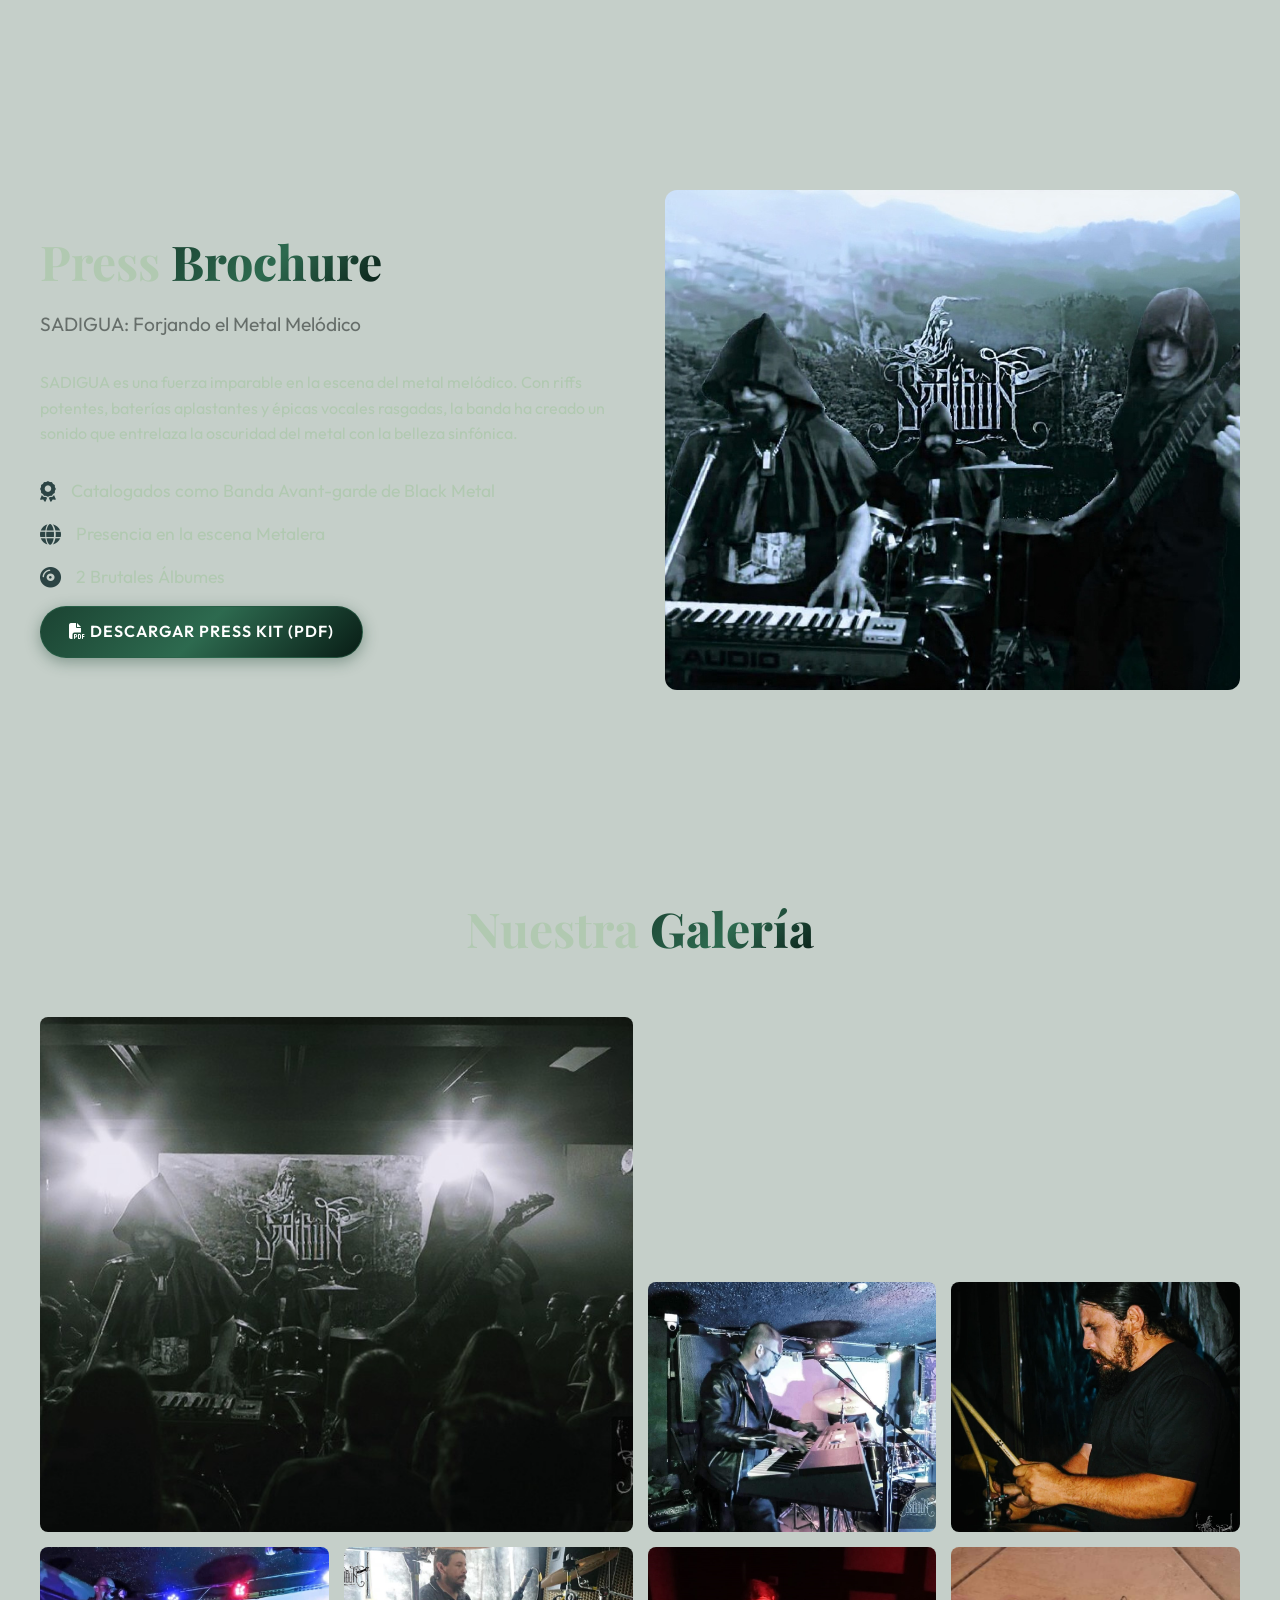
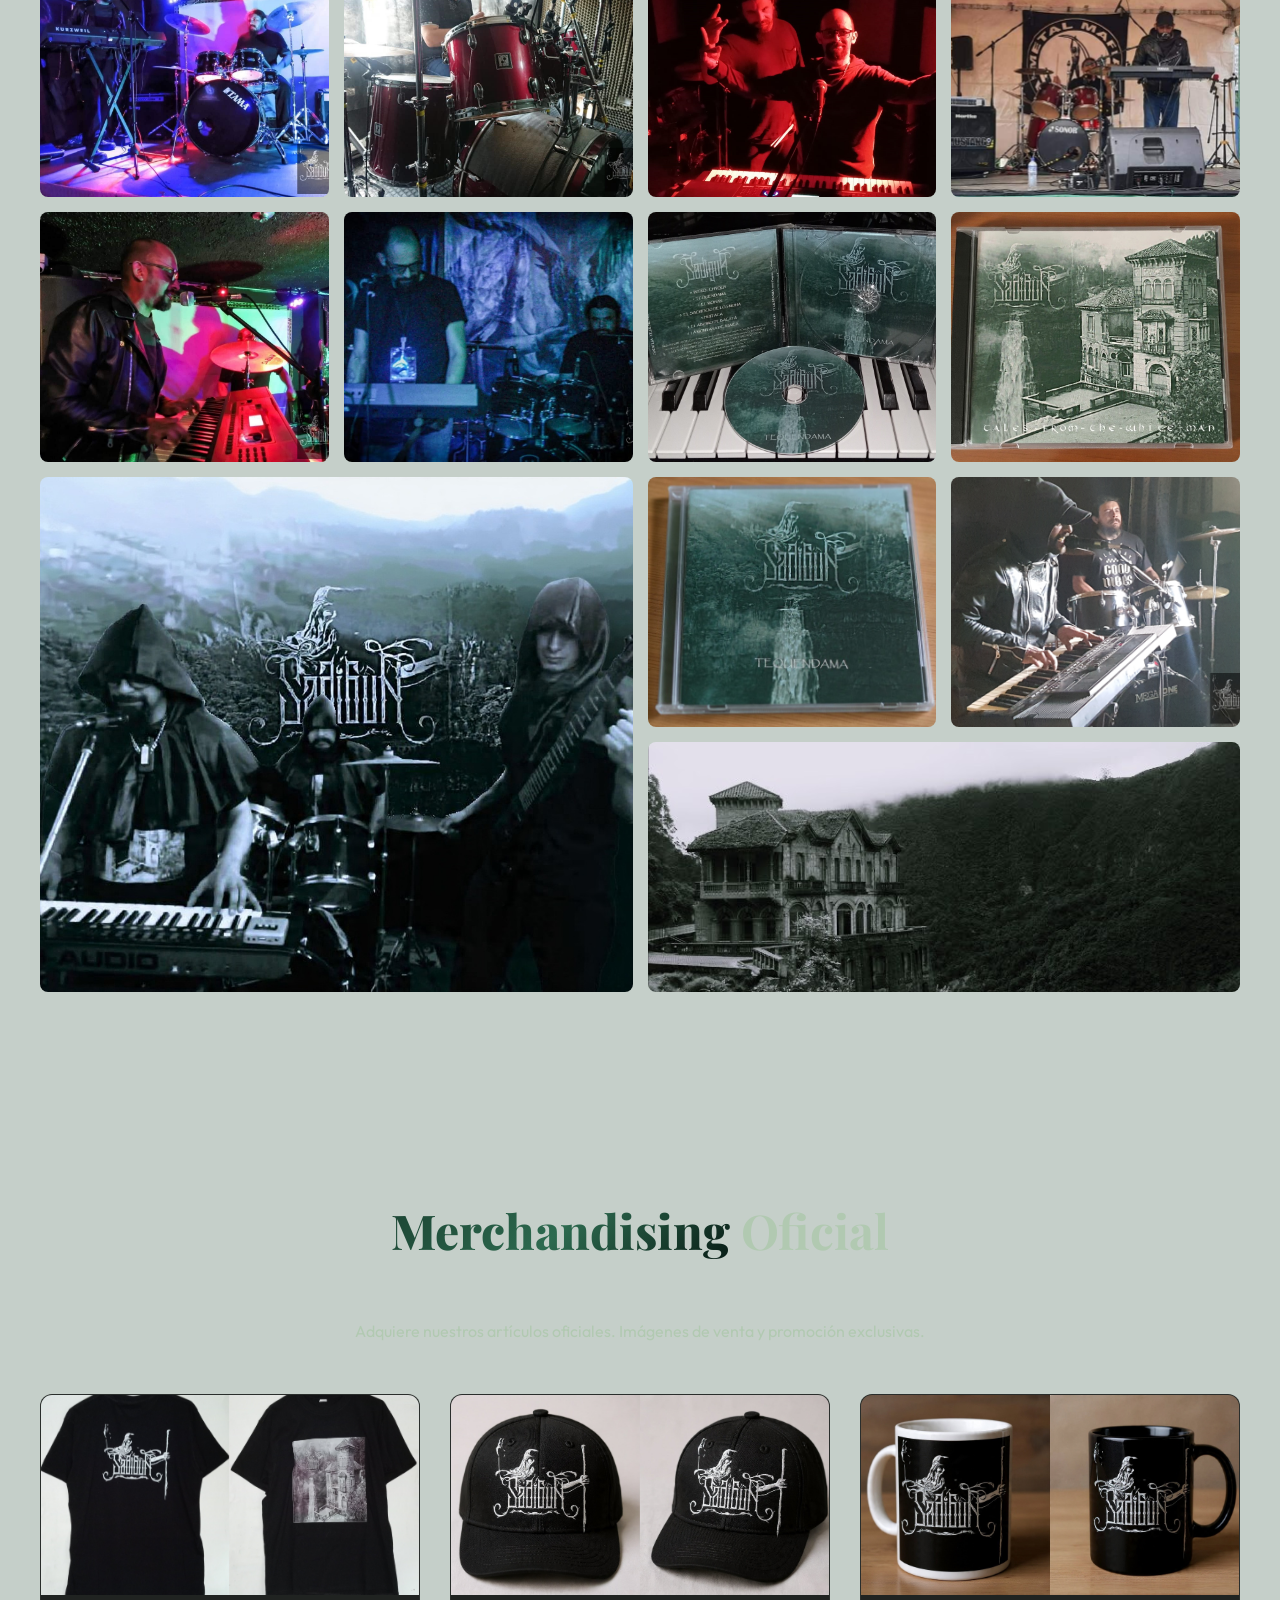
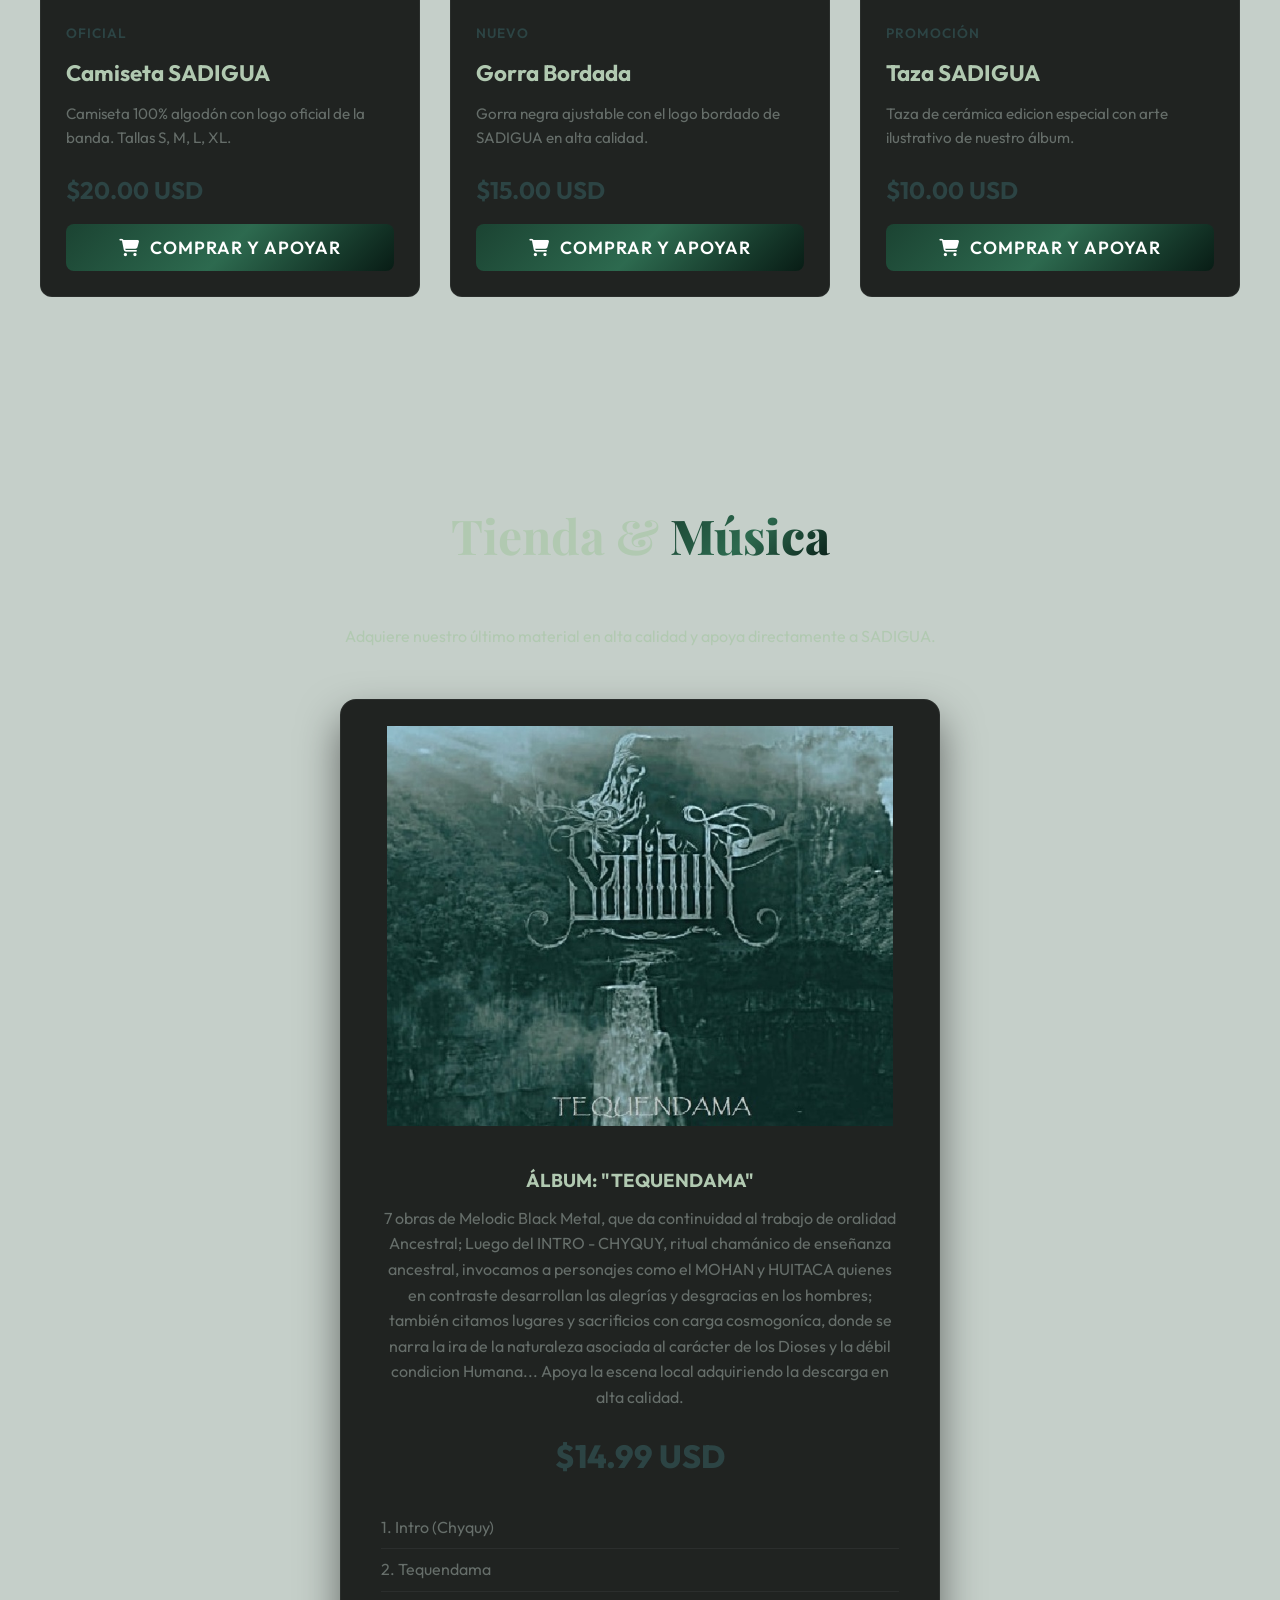
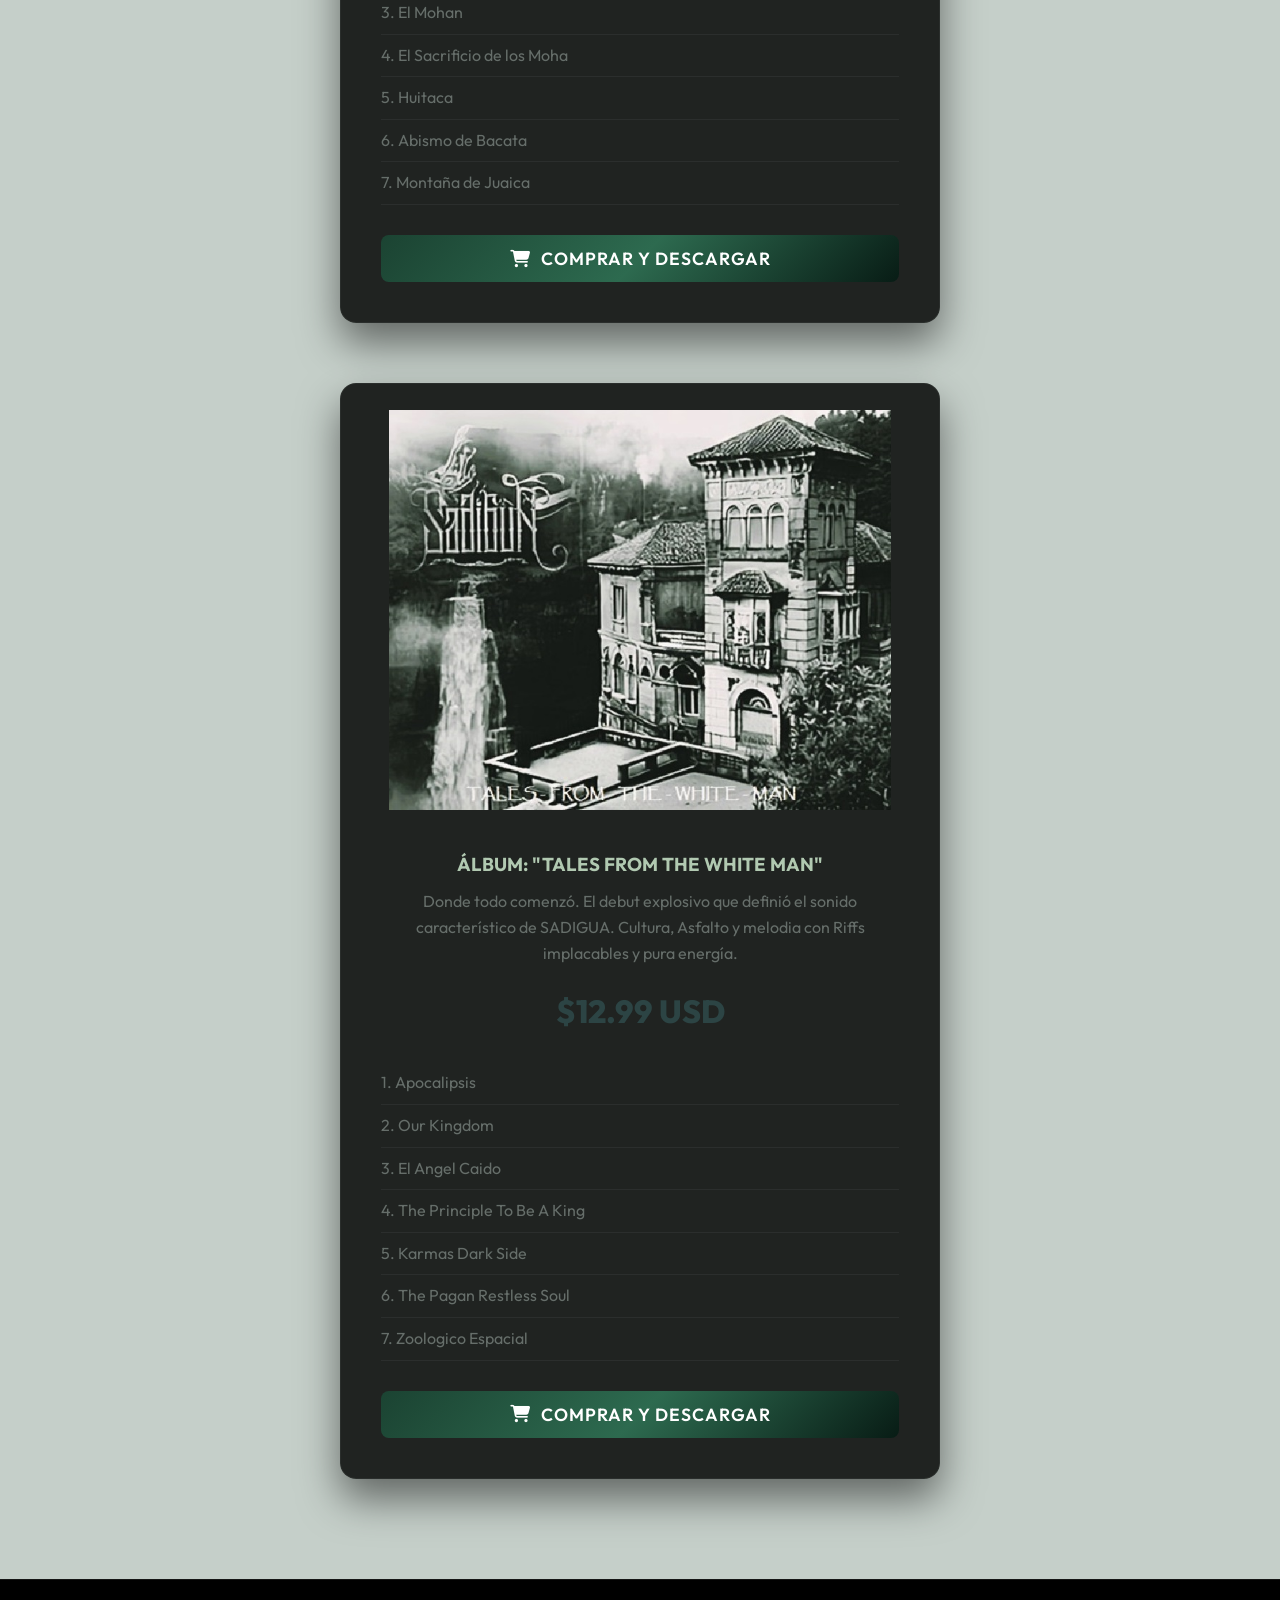
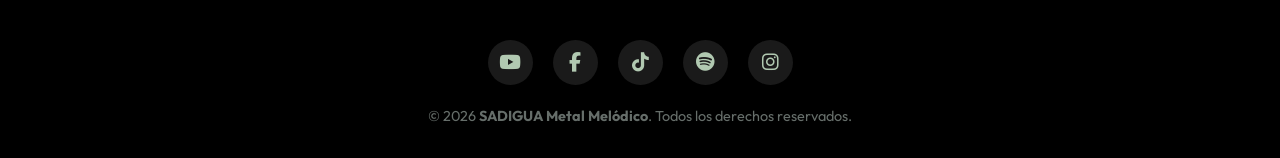
==== commit 10e3aebf: "Add files via upload" ====
--- a/index.html
+++ b/index.html
@@ -96,8 +96,8 @@
                             <span class="read-more">Leer más <i class="fa-solid fa-arrow-right"></i></span>
                         </div>
                     </article>
-                    <article class="post-card" onclick="openDetailsModal('post-3')">
-                        <div class="post-image" style="background-image: url('imagenes galeria/estatua.jpg')">
+                    <article class="post-card" onclick="openDetailsModal('post-2')">
+                        <div class="post-image" style="background-image: url('imagenes galeria/contraportada.jpg')">
                         </div>
                         <div class="post-content">
                             <span class="post-date">22 ENE 2026</span>
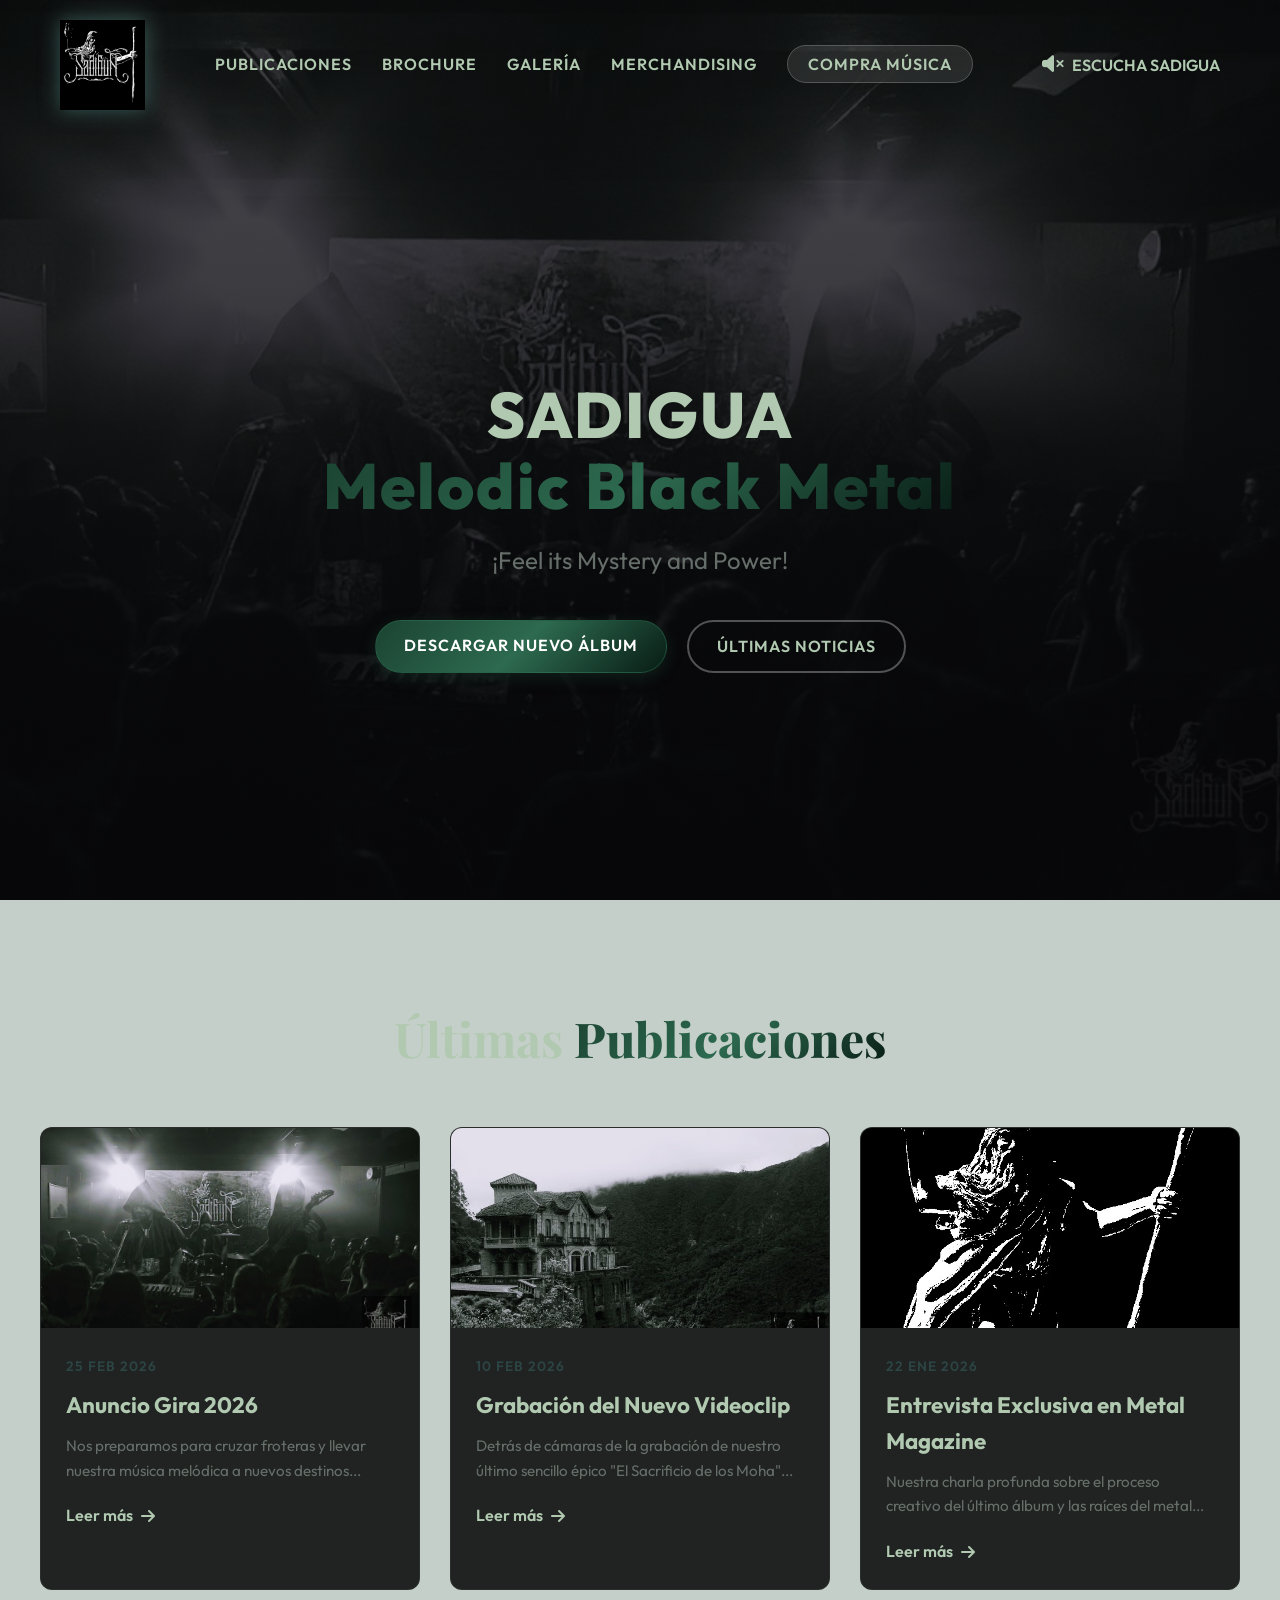
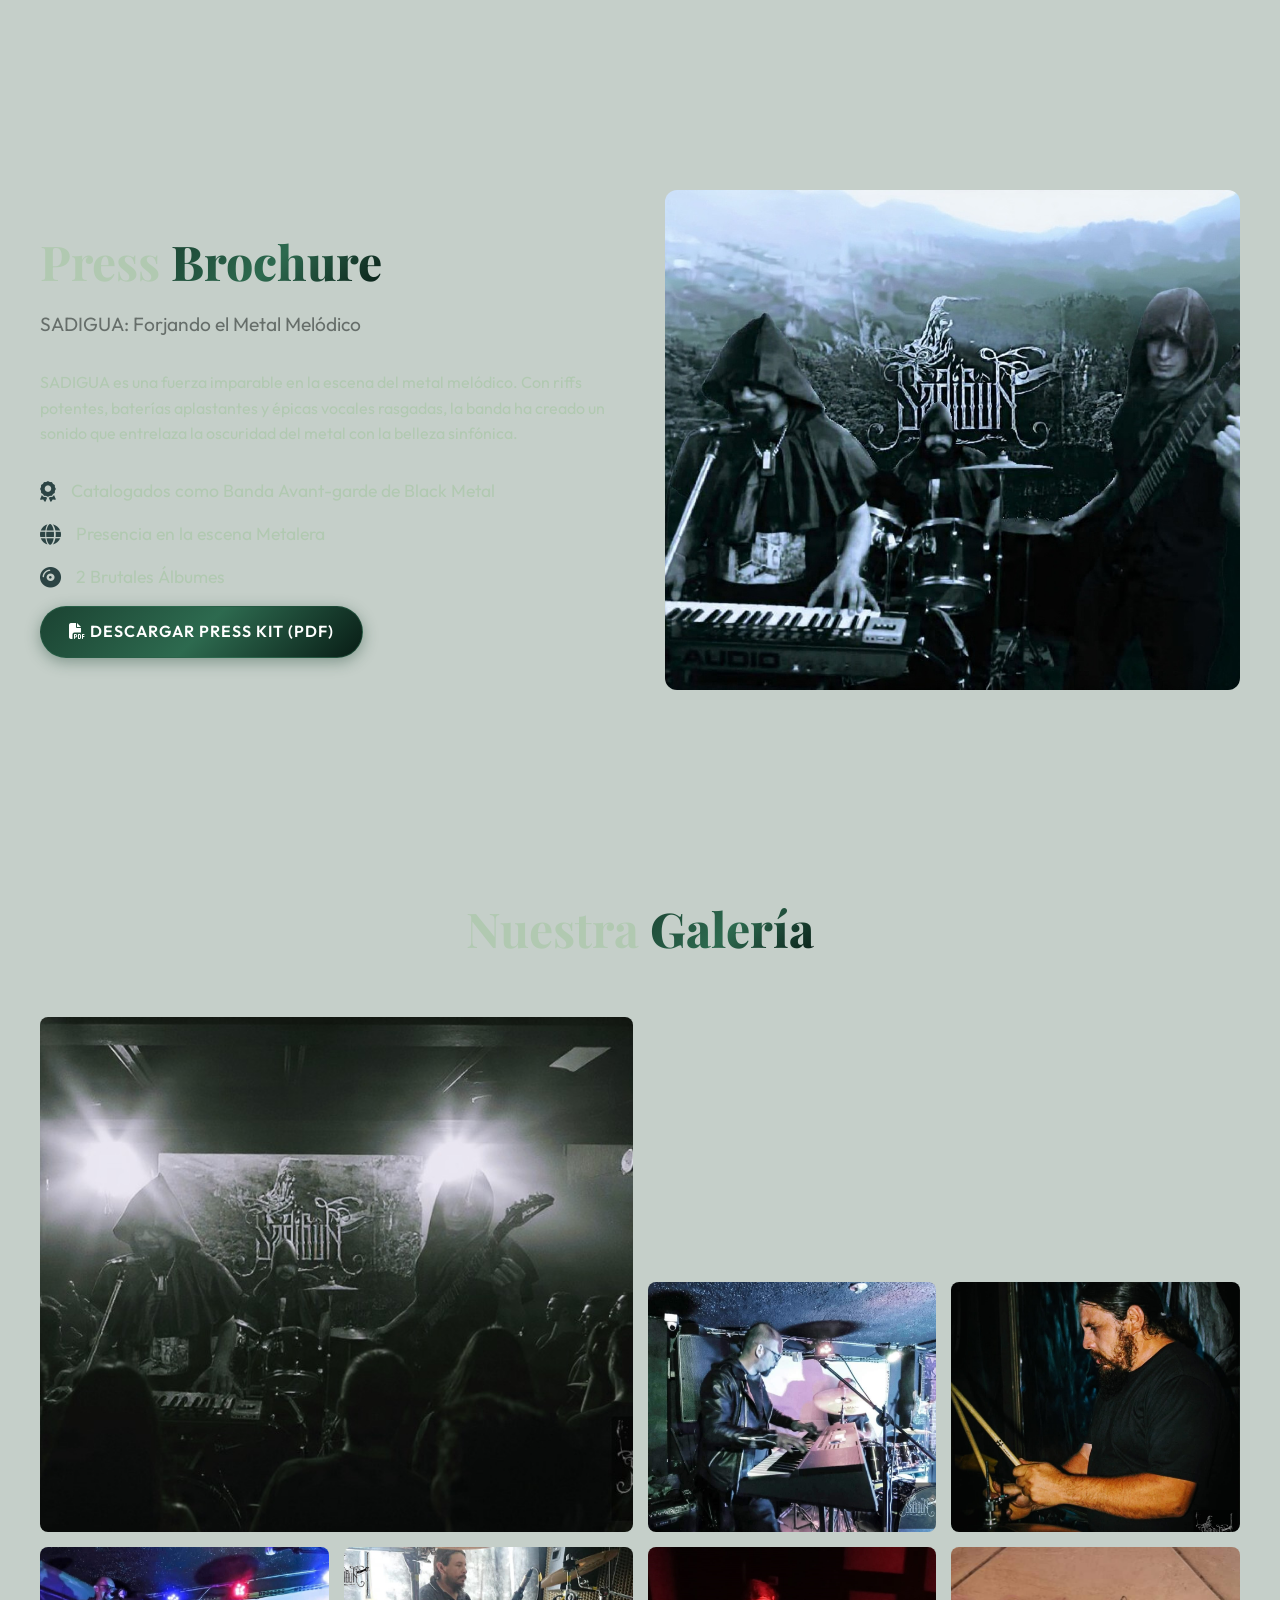
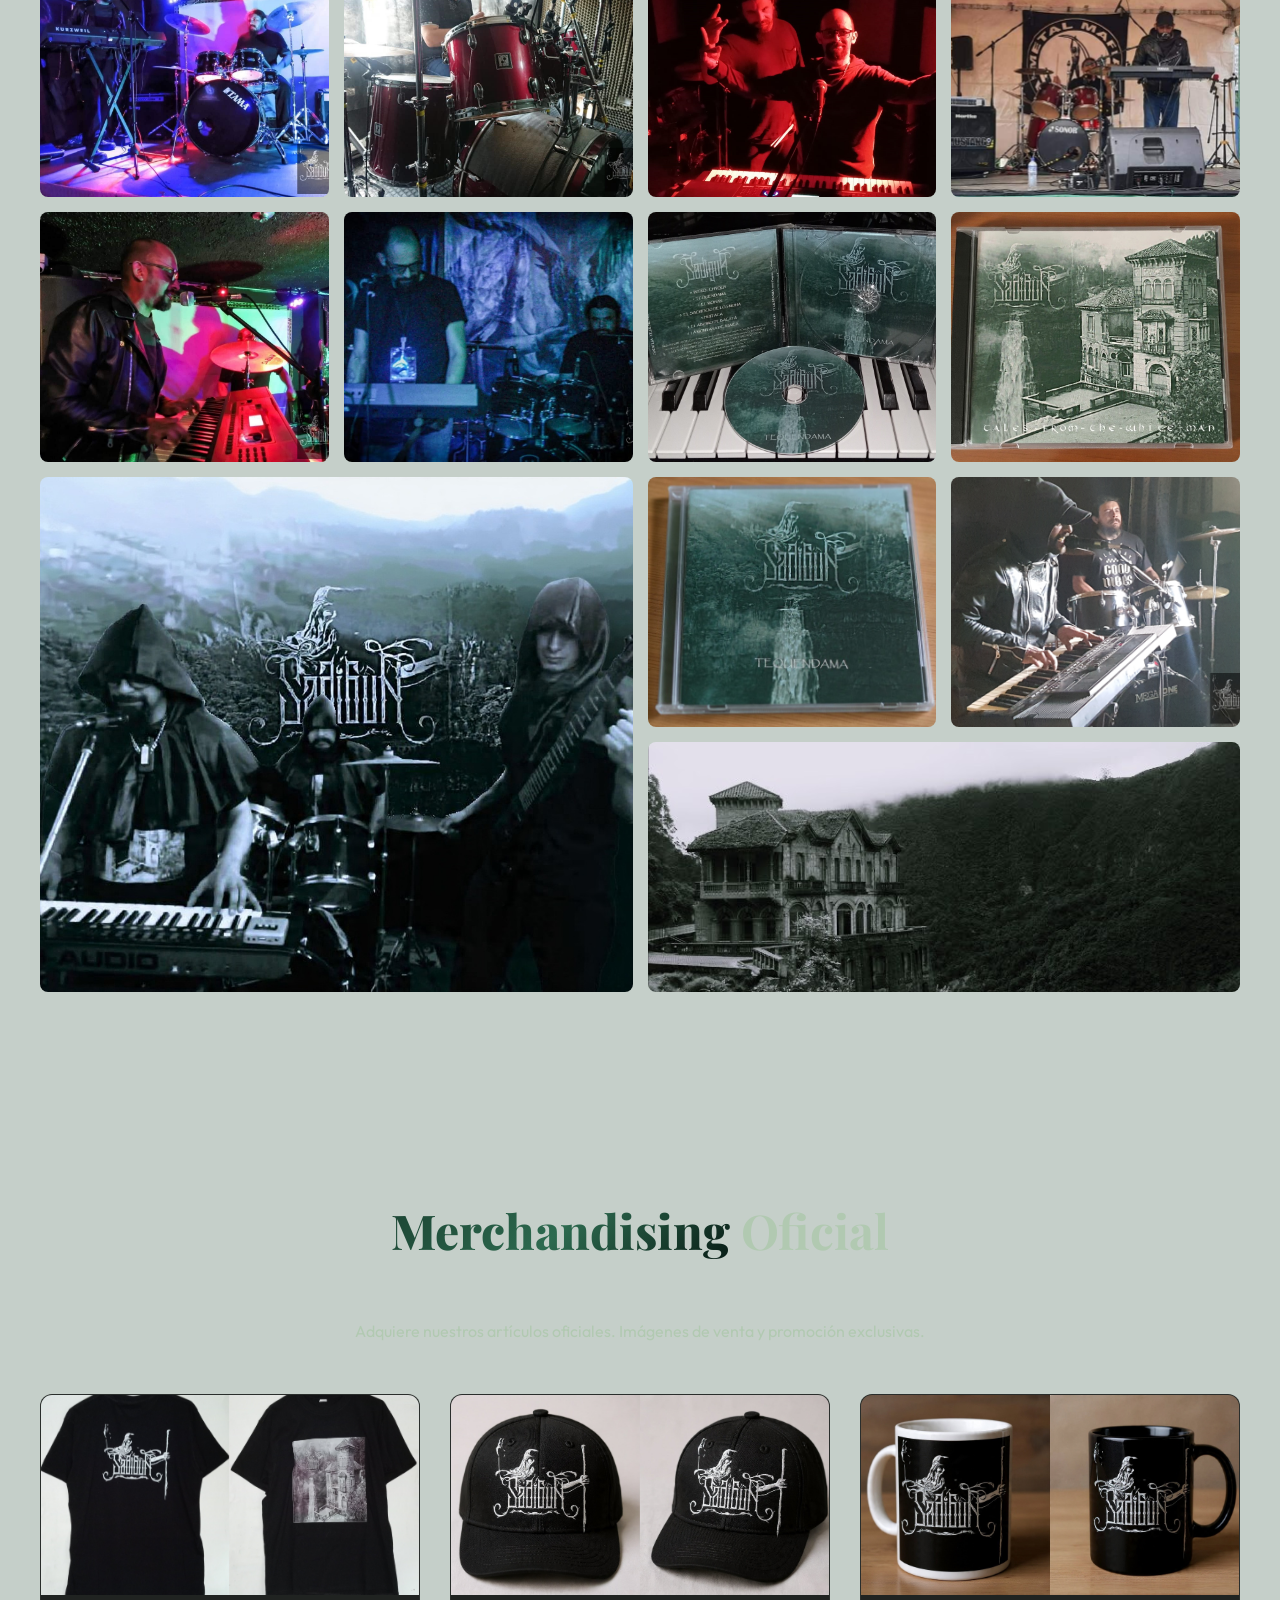
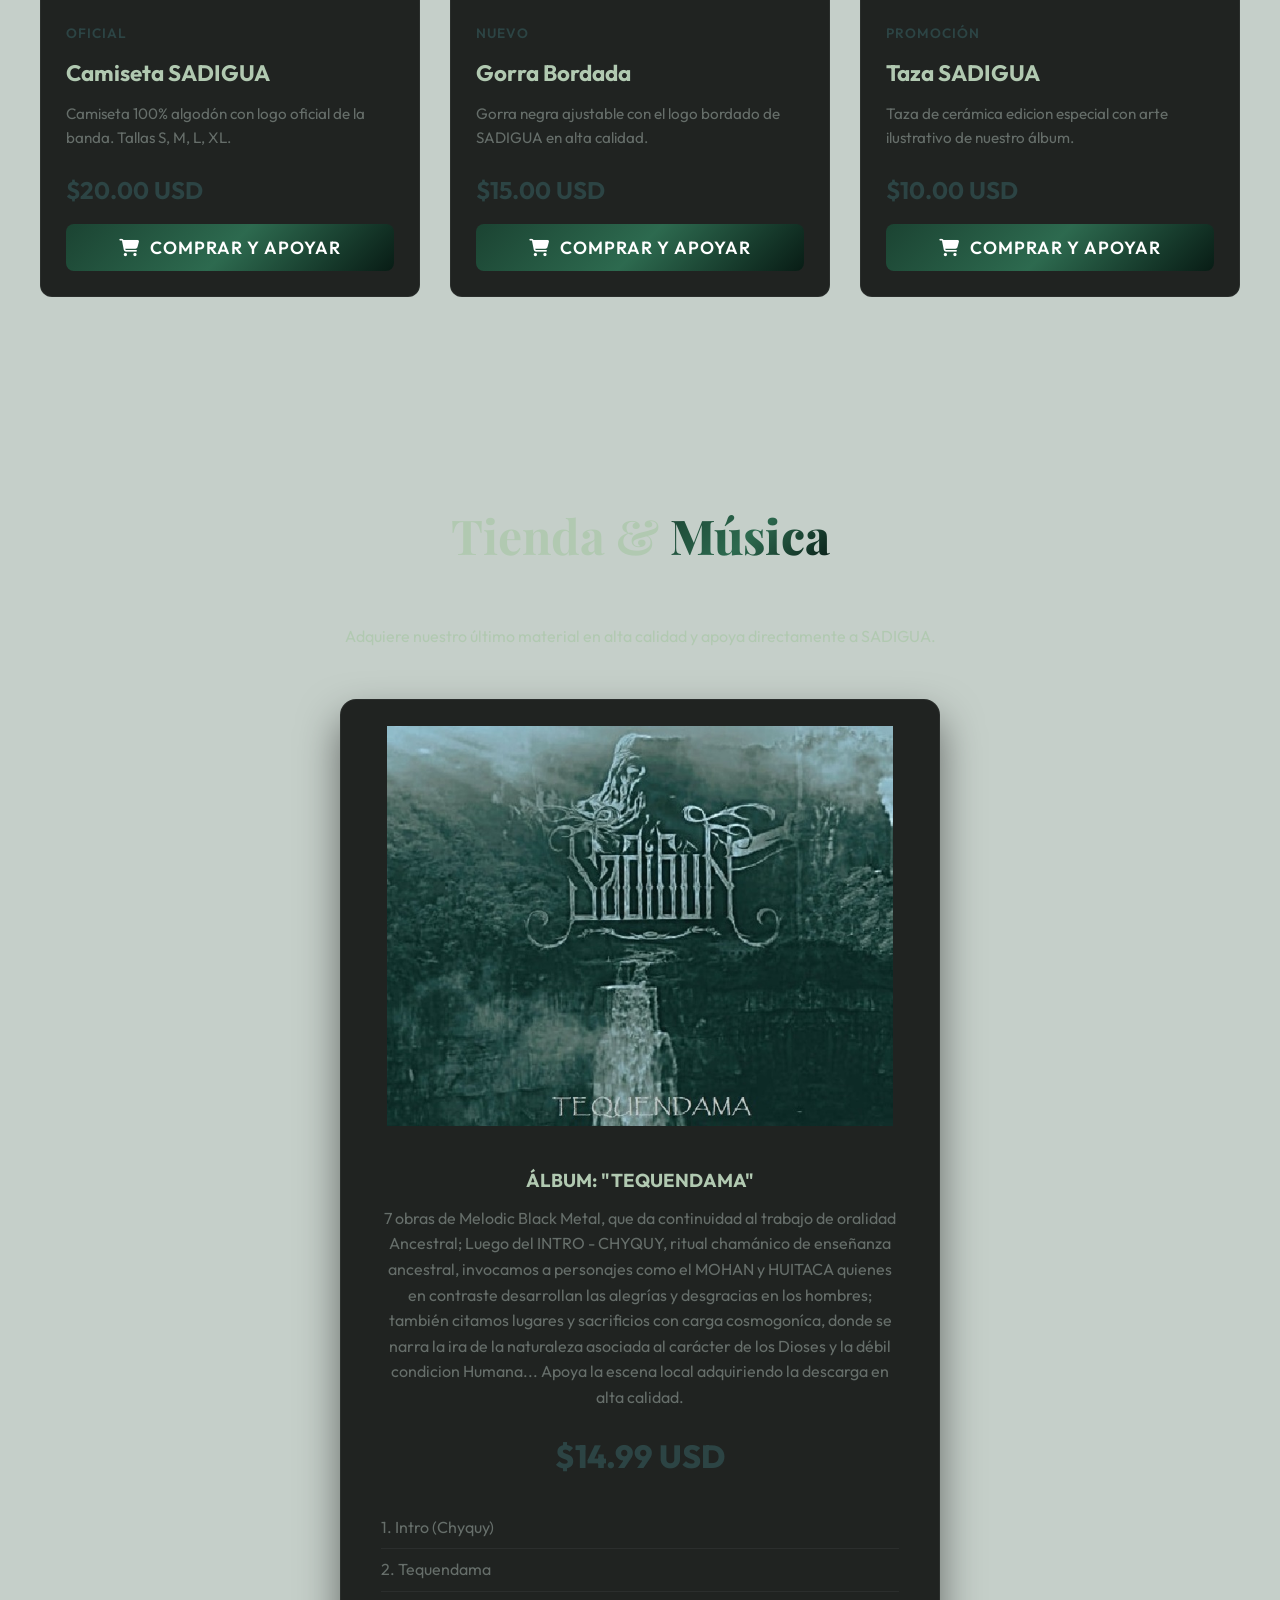
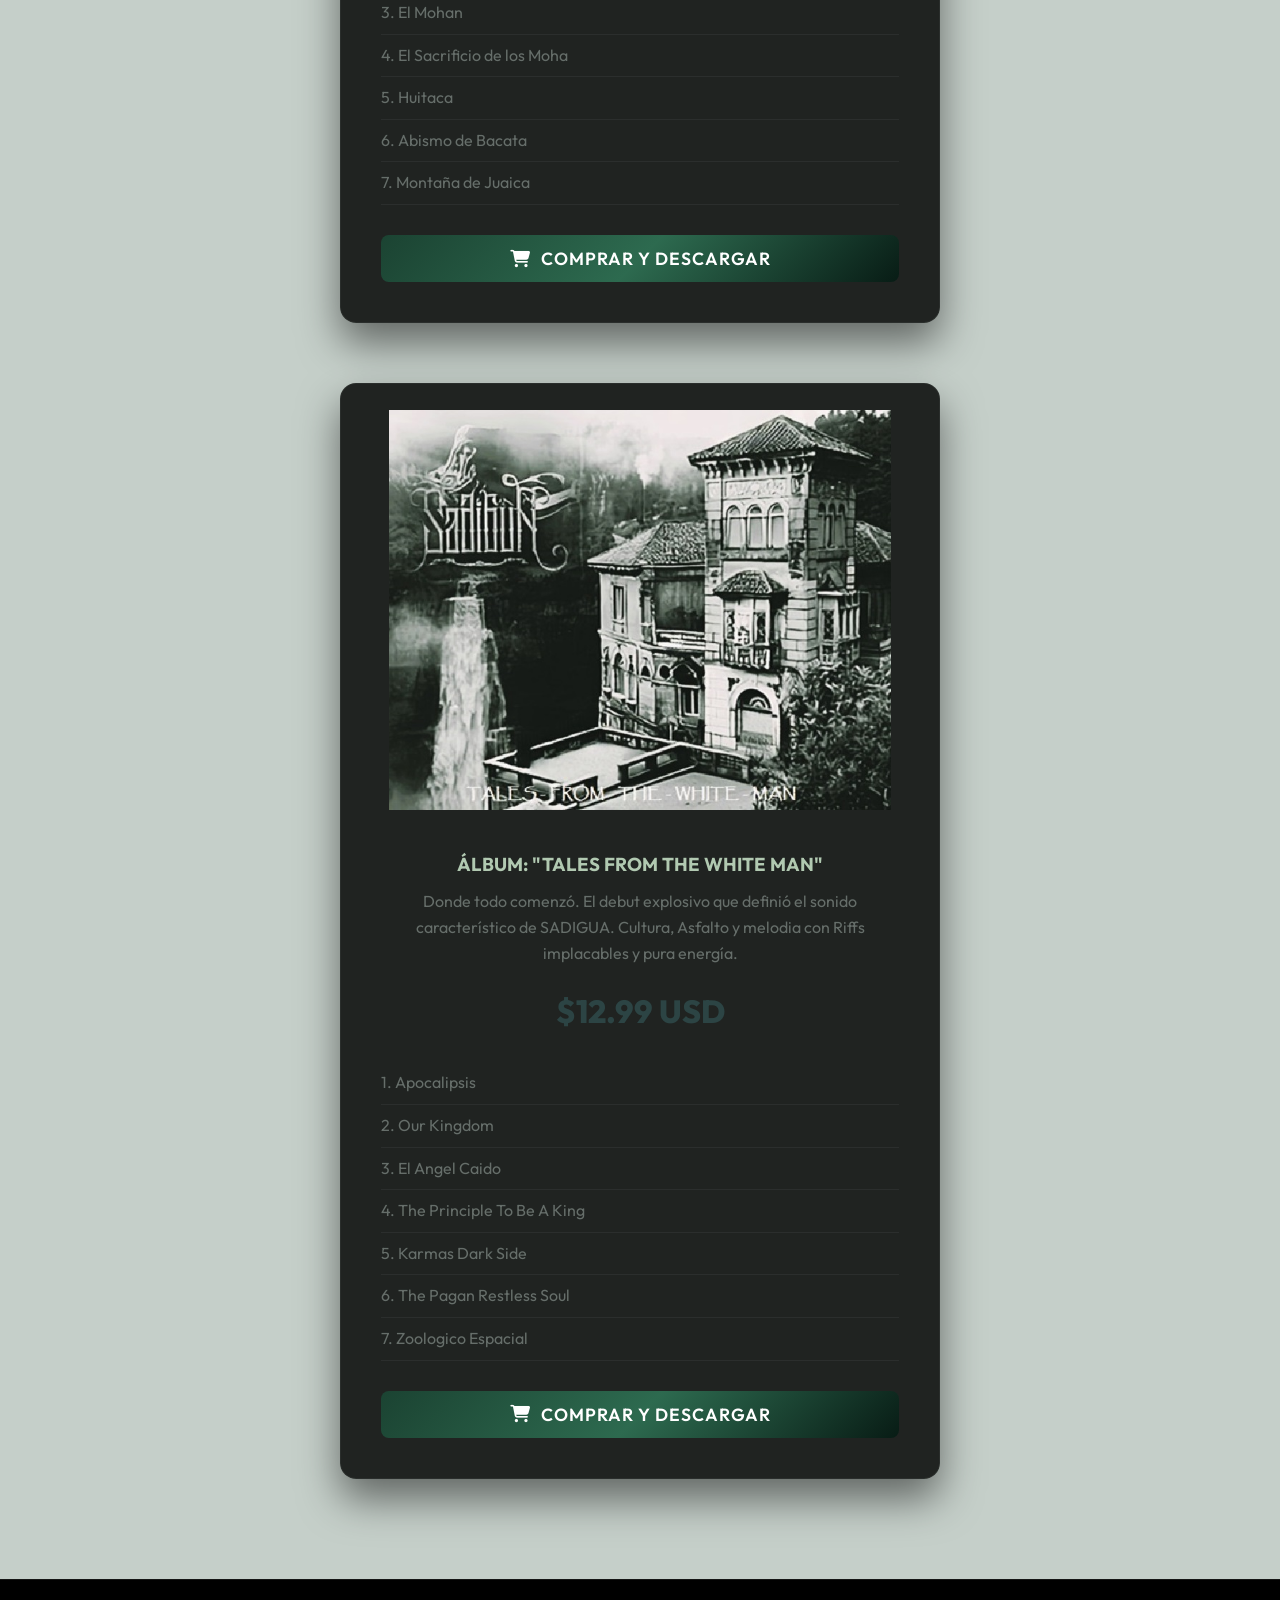
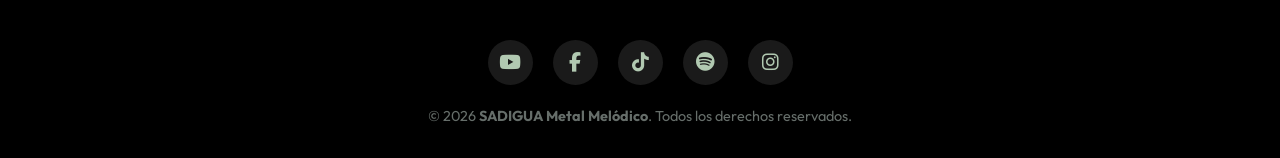
==== commit 08106149: "Add files via upload" ====
--- a/index.html
+++ b/index.html
@@ -96,8 +96,8 @@
                             <span class="read-more">Leer más <i class="fa-solid fa-arrow-right"></i></span>
                         </div>
                     </article>
-                    <article class="post-card" onclick="openDetailsModal('post-2')">
-                        <div class="post-image" style="background-image: url('imagenes galeria/contraportada.jpg')">
+                    <article class="post-card" onclick="openDetailsModal('post-3')">
+                        <div class="post-image" style="background-image: url('imagenes galeria/estatua.jpg')">
                         </div>
                         <div class="post-content">
                             <span class="post-date">22 ENE 2026</span>
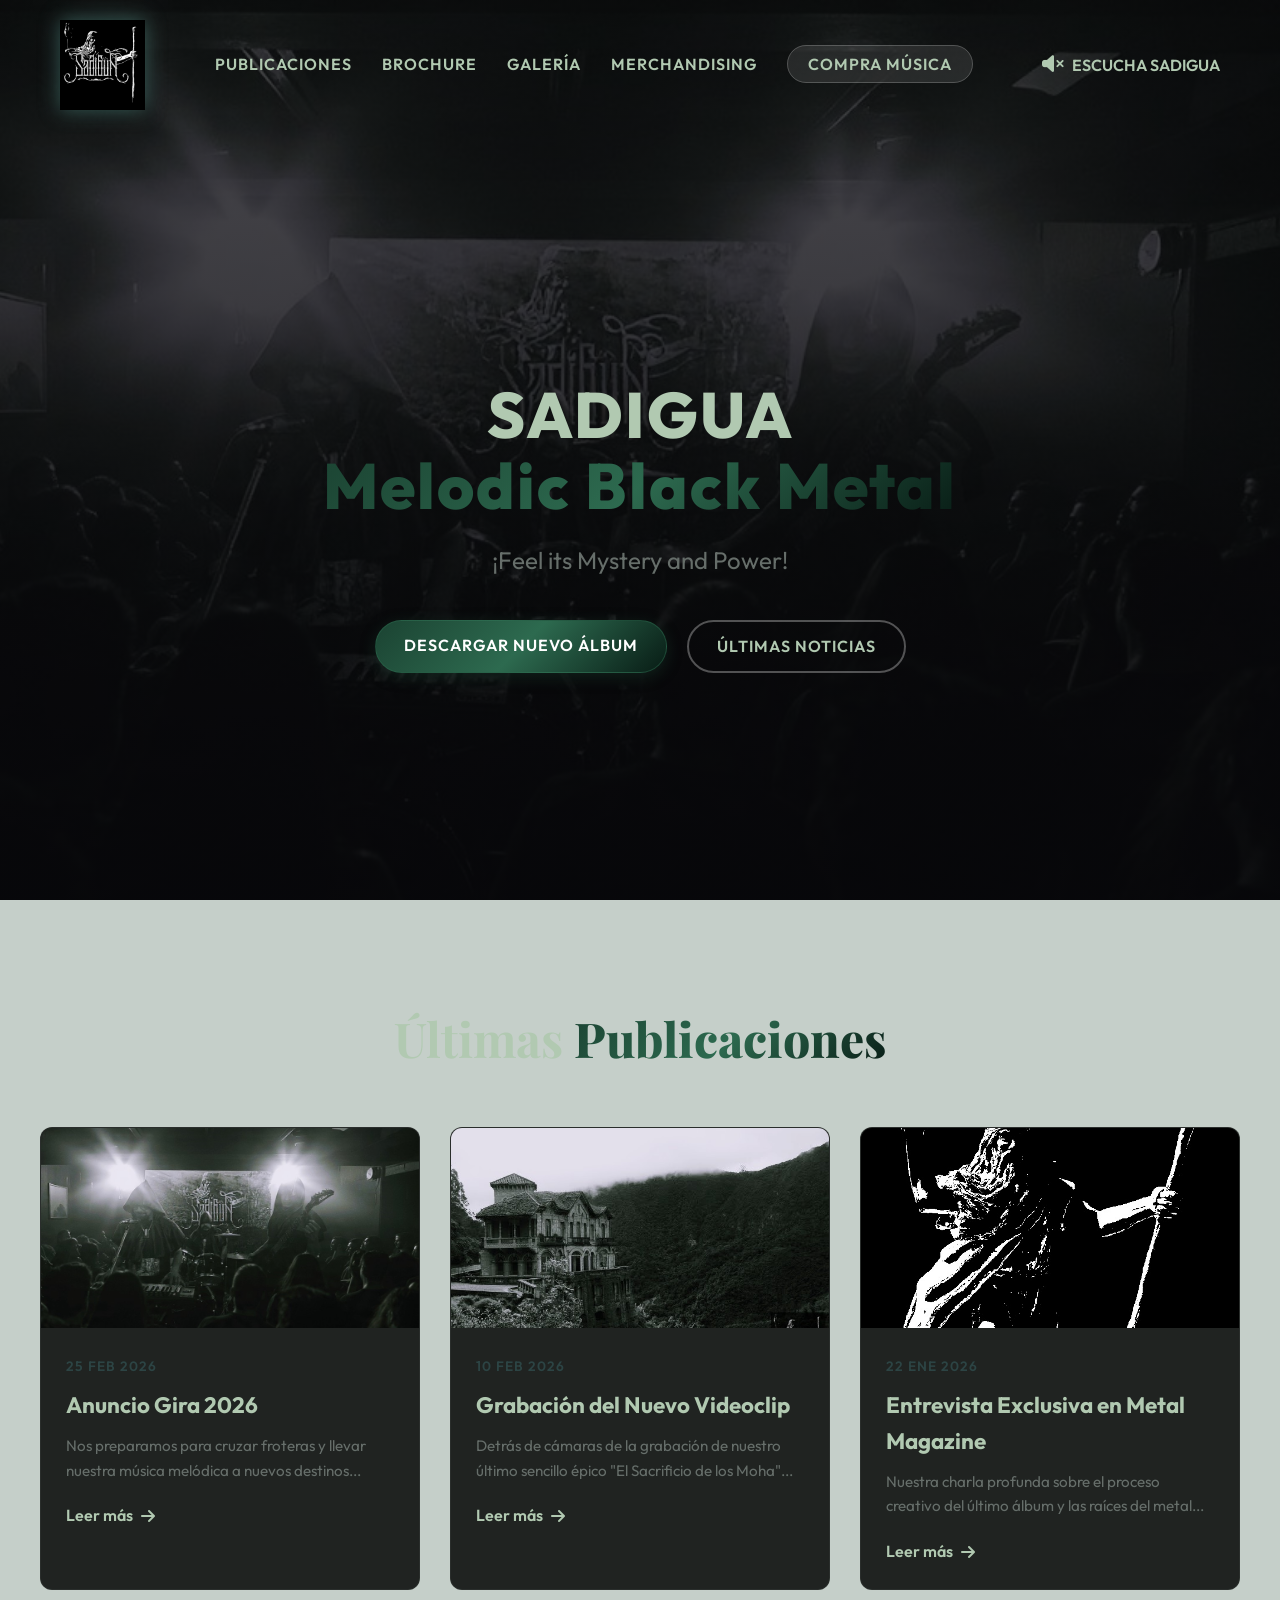
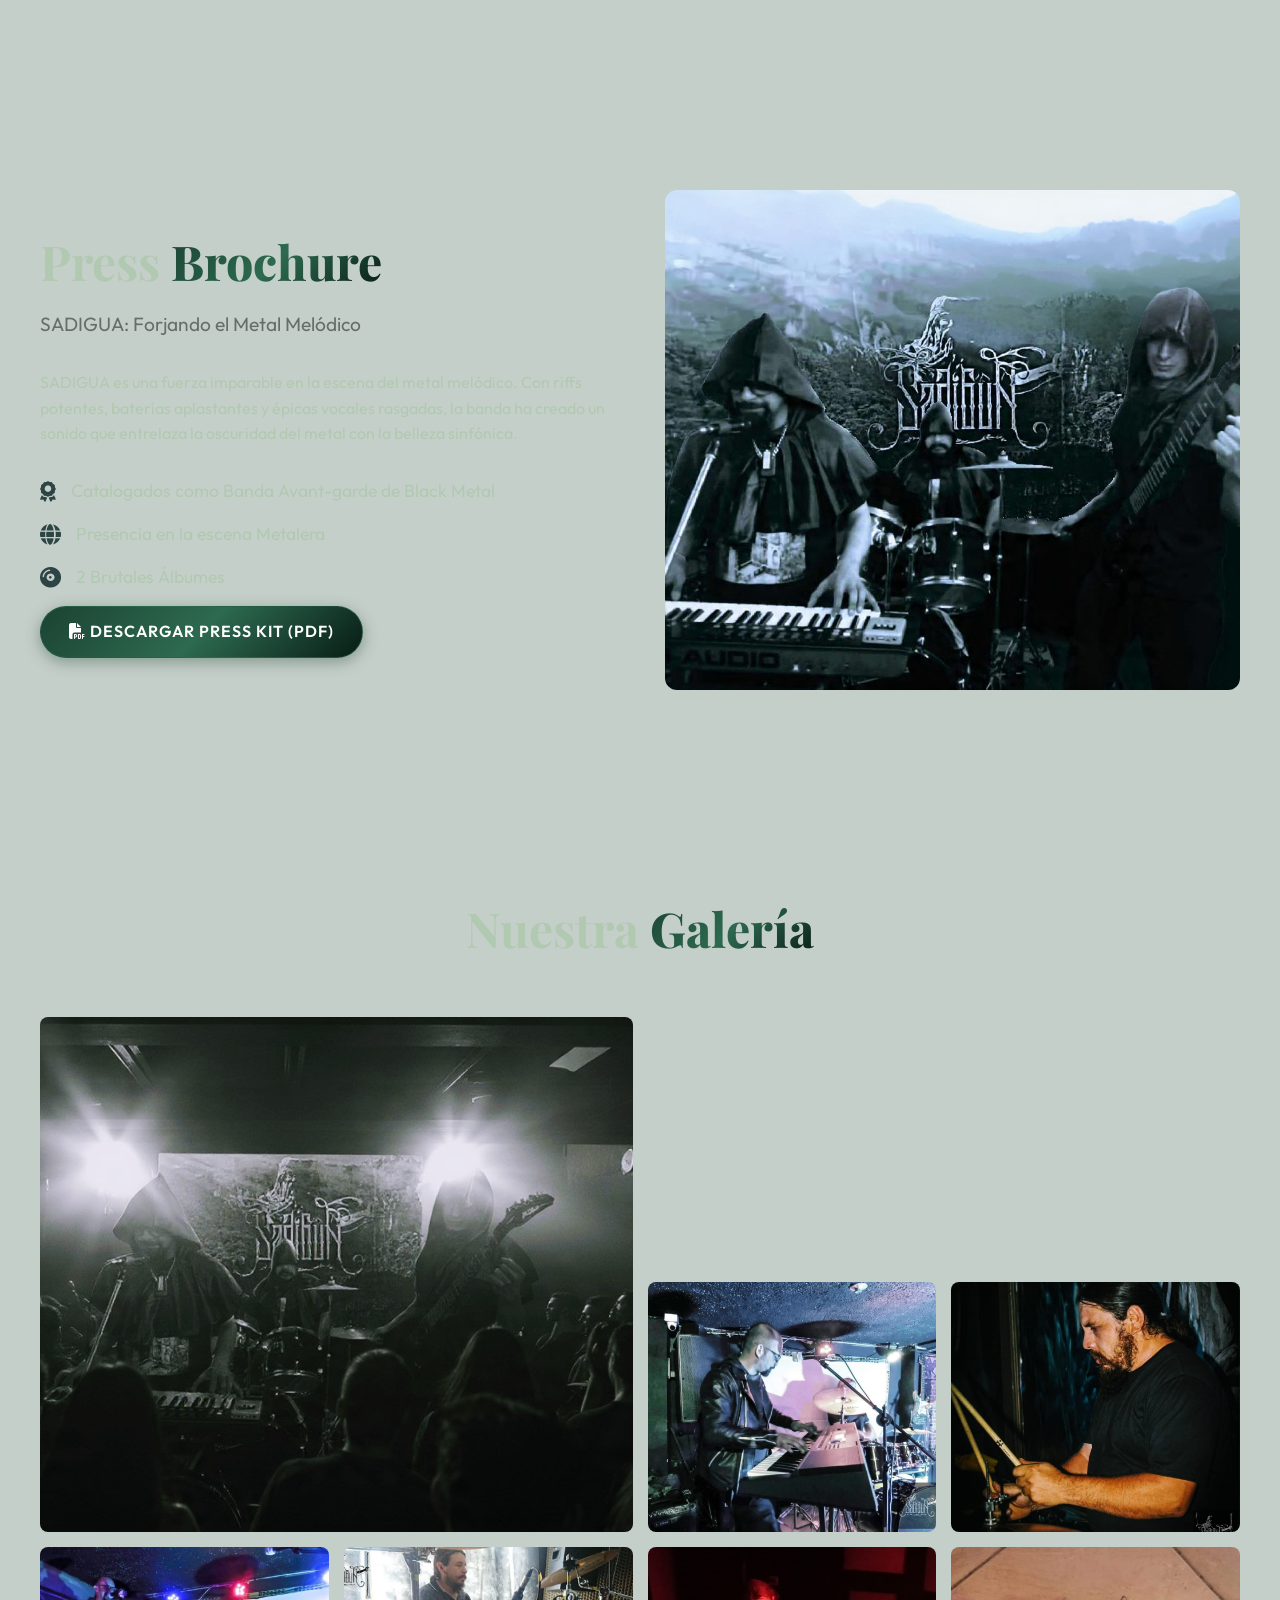
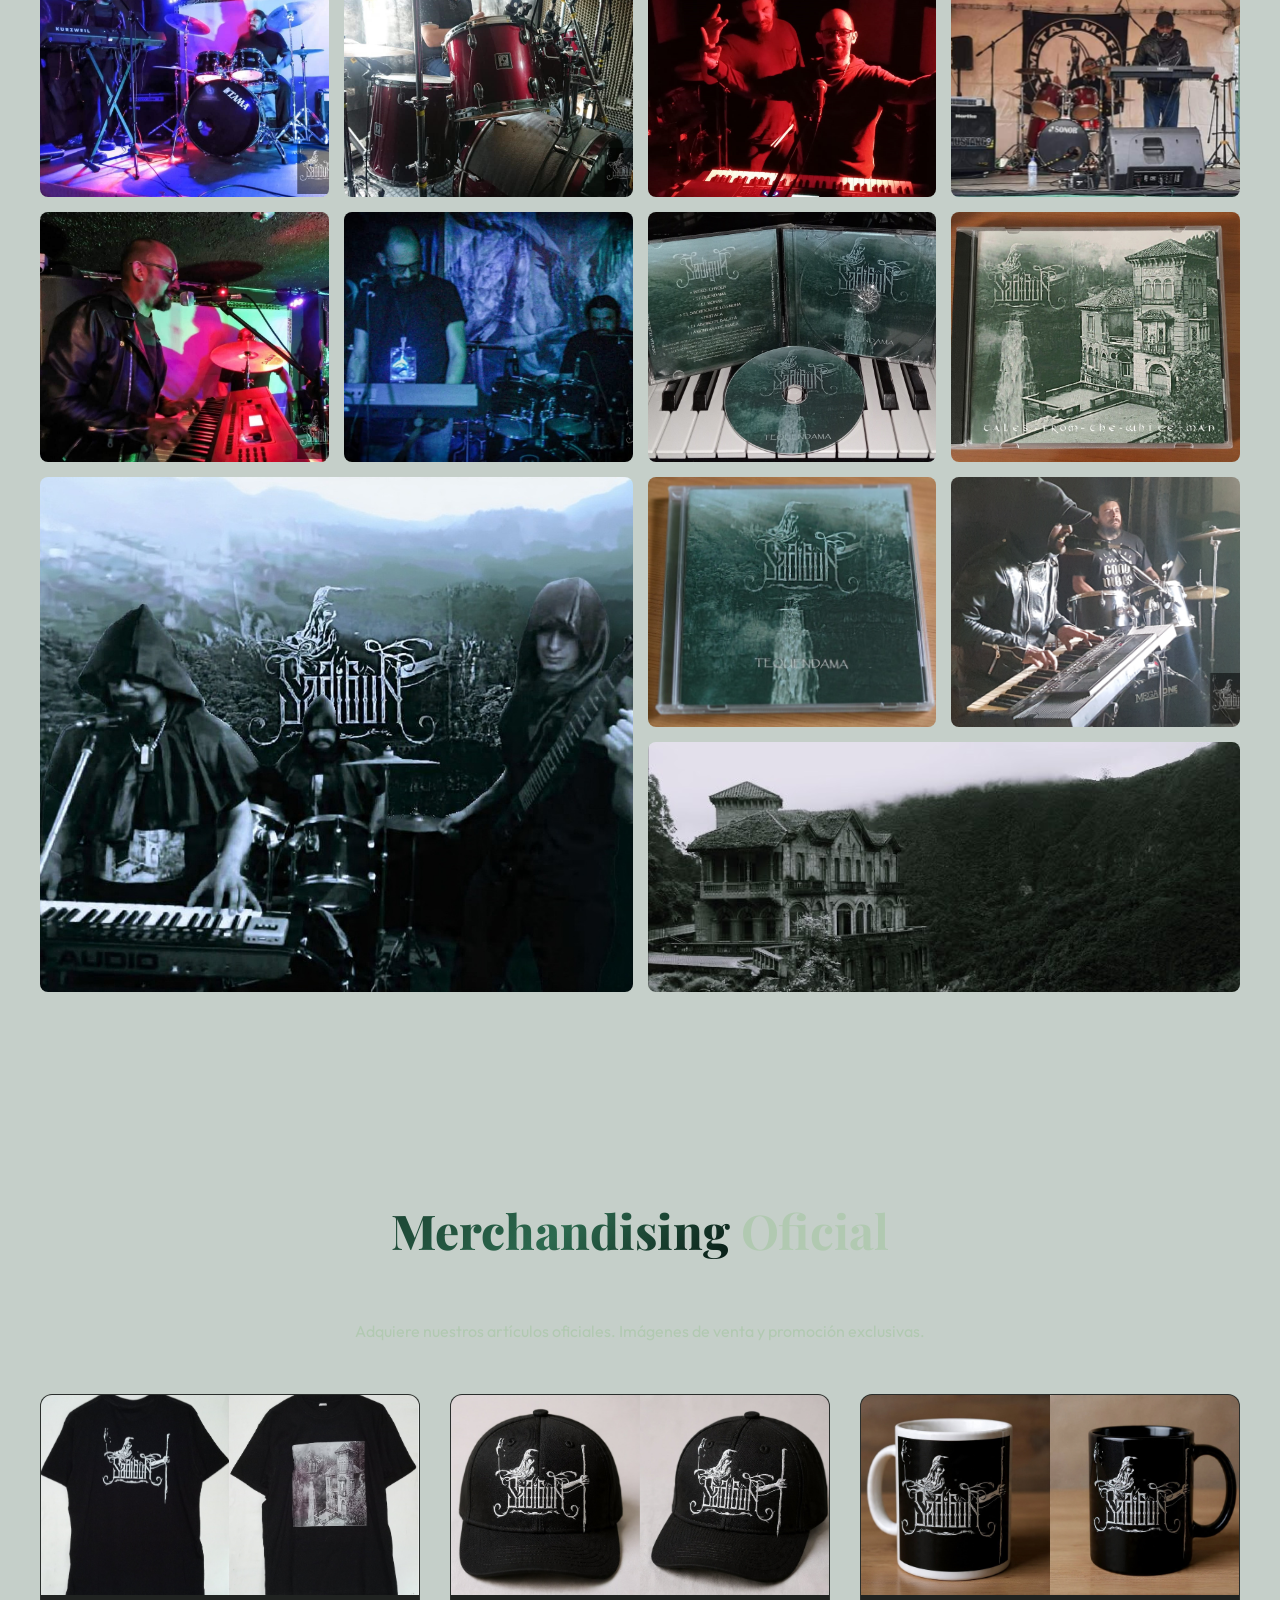
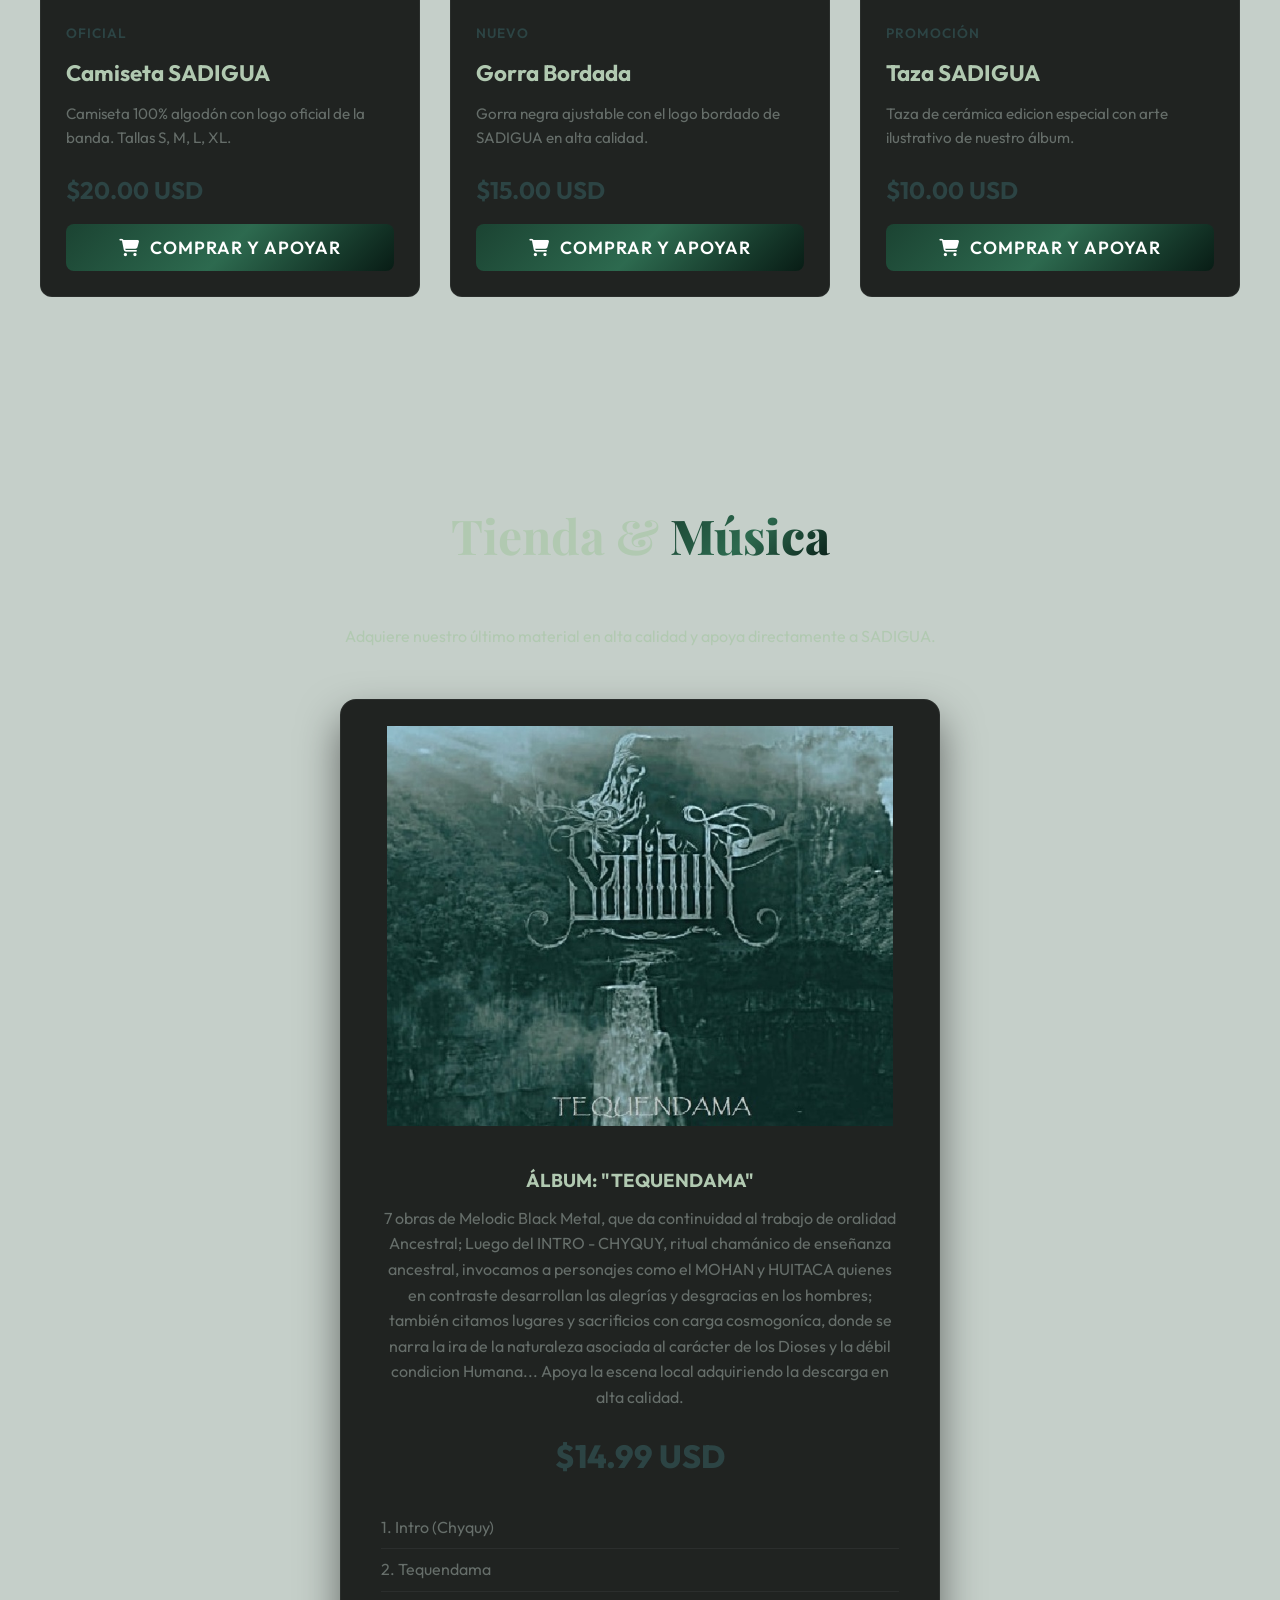
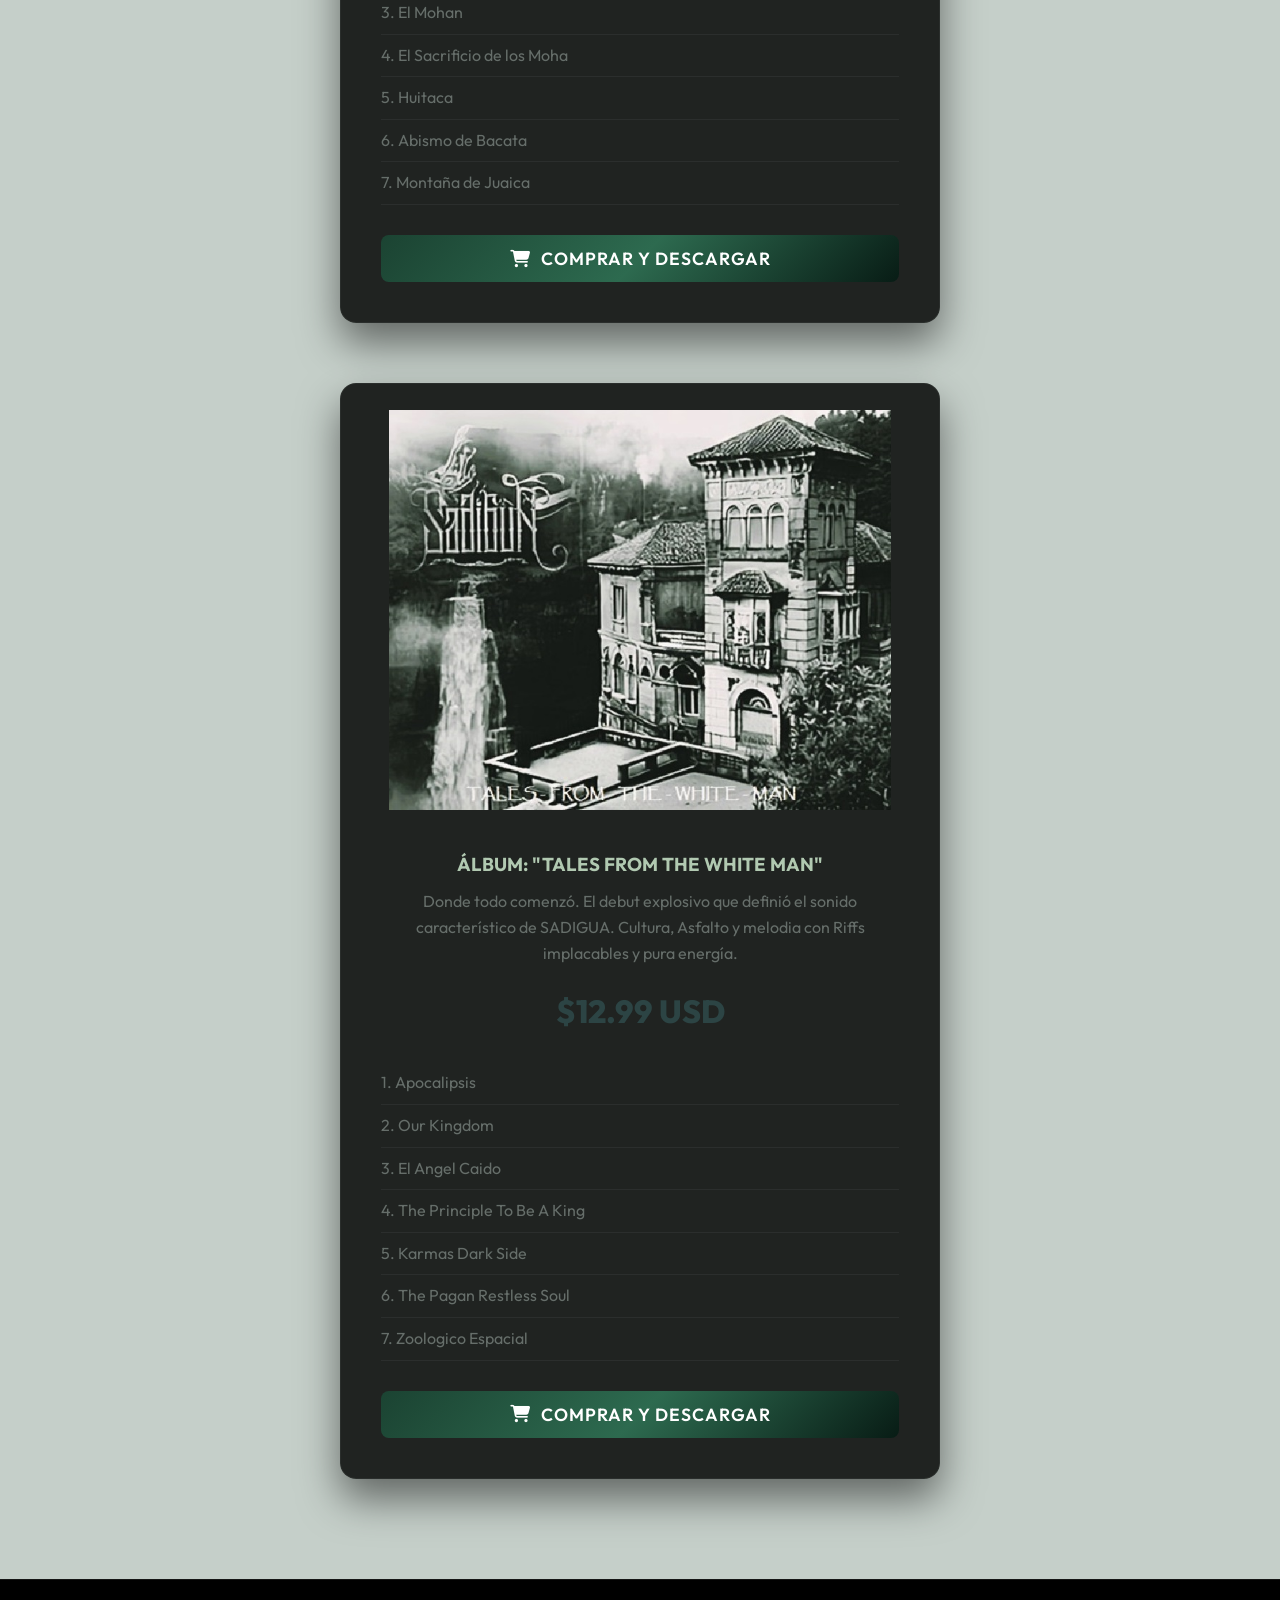
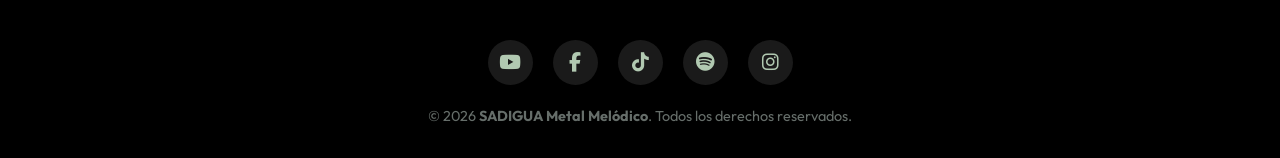
==== commit da051883: "Add files via upload" ====
--- a/index.html
+++ b/index.html
@@ -153,11 +153,11 @@
                     </div>
                     <div class="gallery-item"
                         style="background-image: url('imagenes galeria/caratula tales from the white man.jpg')"
-                        onclick="openLightbox('imagenes galeria/caratula tales from the white man.jpg', 'Caratula primer album -TALES FROM THE WHITE MAN-')">
+                        onclick="openLightbox('imagenes galeria/caratula tales from the white man.jpg', 'Primer Album')">
                         <div class="gallery-overlay"><i class="fa-solid fa-expand"></i></div>
                     </div>
                     <div class="gallery-item" style="background-image: url('imagenes galeria/caratula tequendama.jpg')"
-                        onclick="openLightbox('imagenes galeria/caratula tequendama.jpg', 'Caratula Segundo Album -TEQUENDAMA-')">
+                        onclick="openLightbox('imagenes galeria/caratula tequendama.jpg', 'Segundo Album')">
                         <div class="gallery-overlay"><i class="fa-solid fa-expand"></i></div>
                     </div>
                     <div class="gallery-item" style="background-image: url('imagenes galeria/teclados.jpg')"
